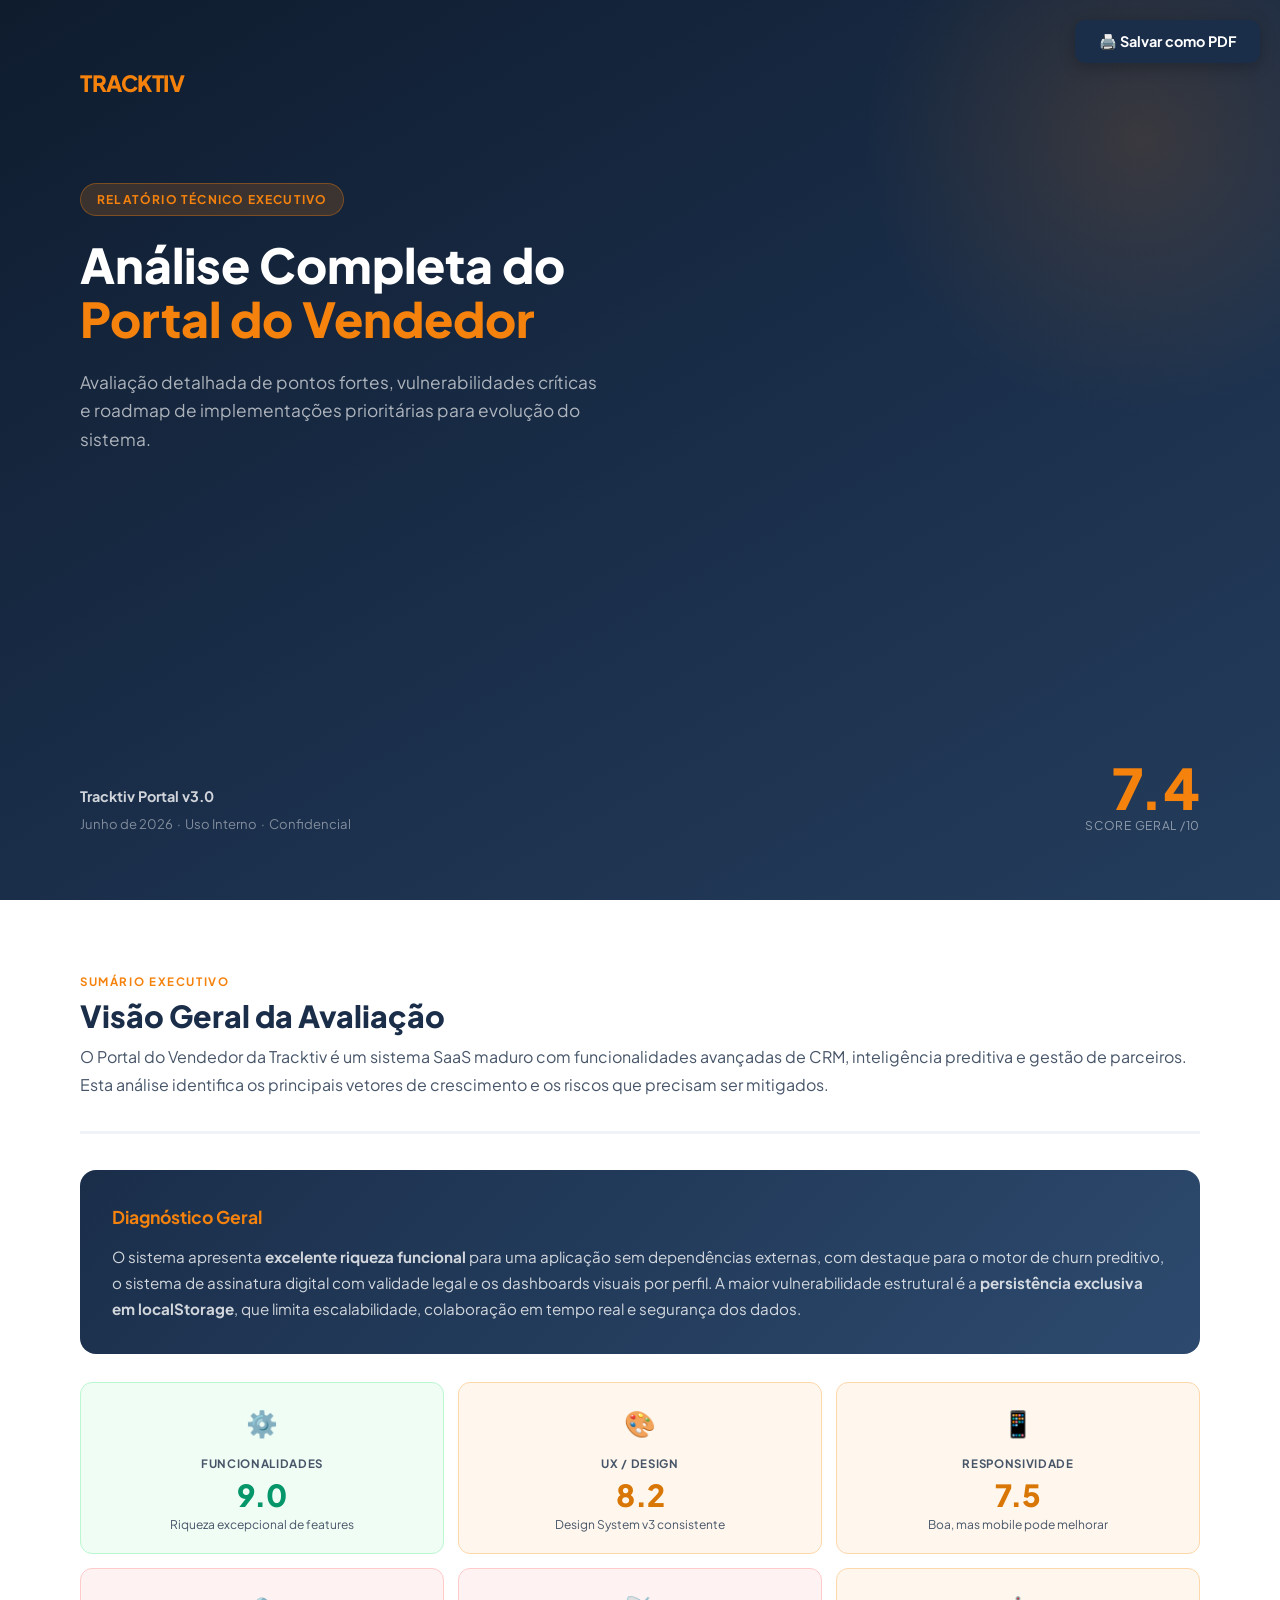
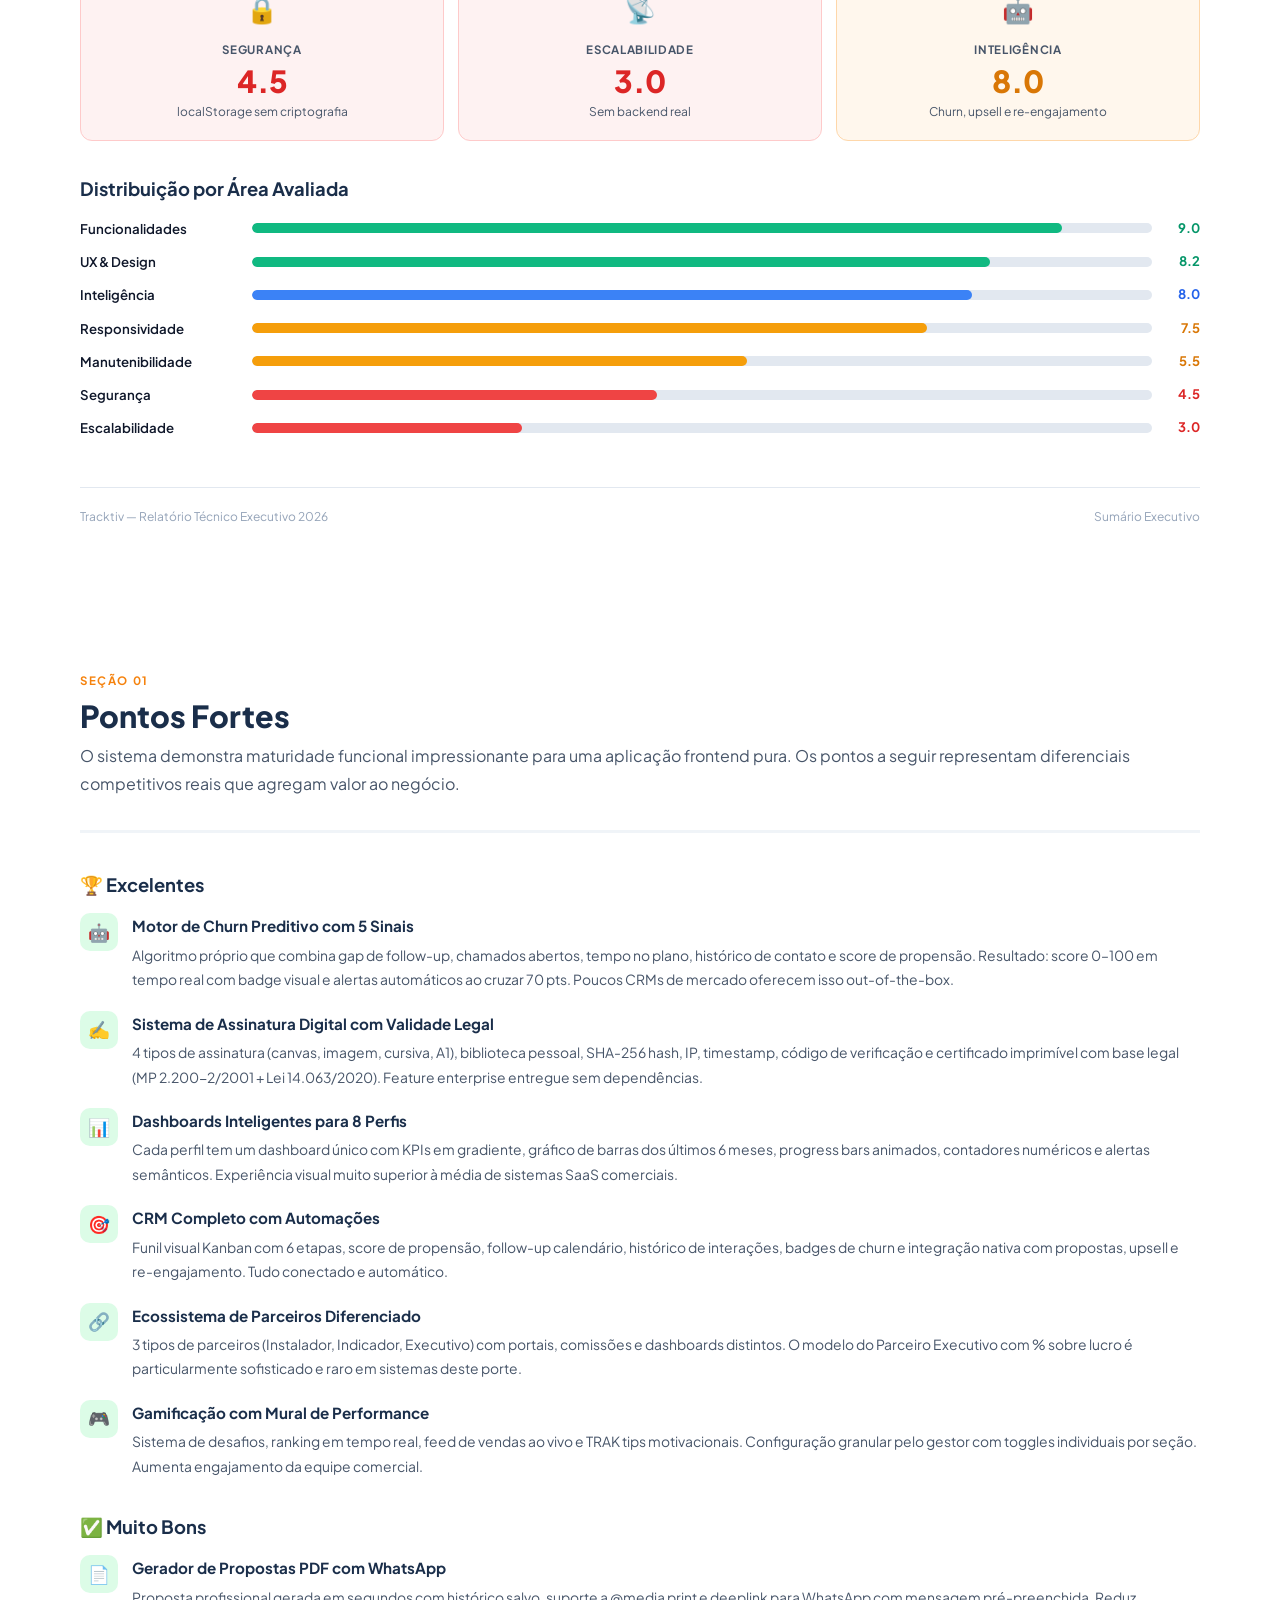
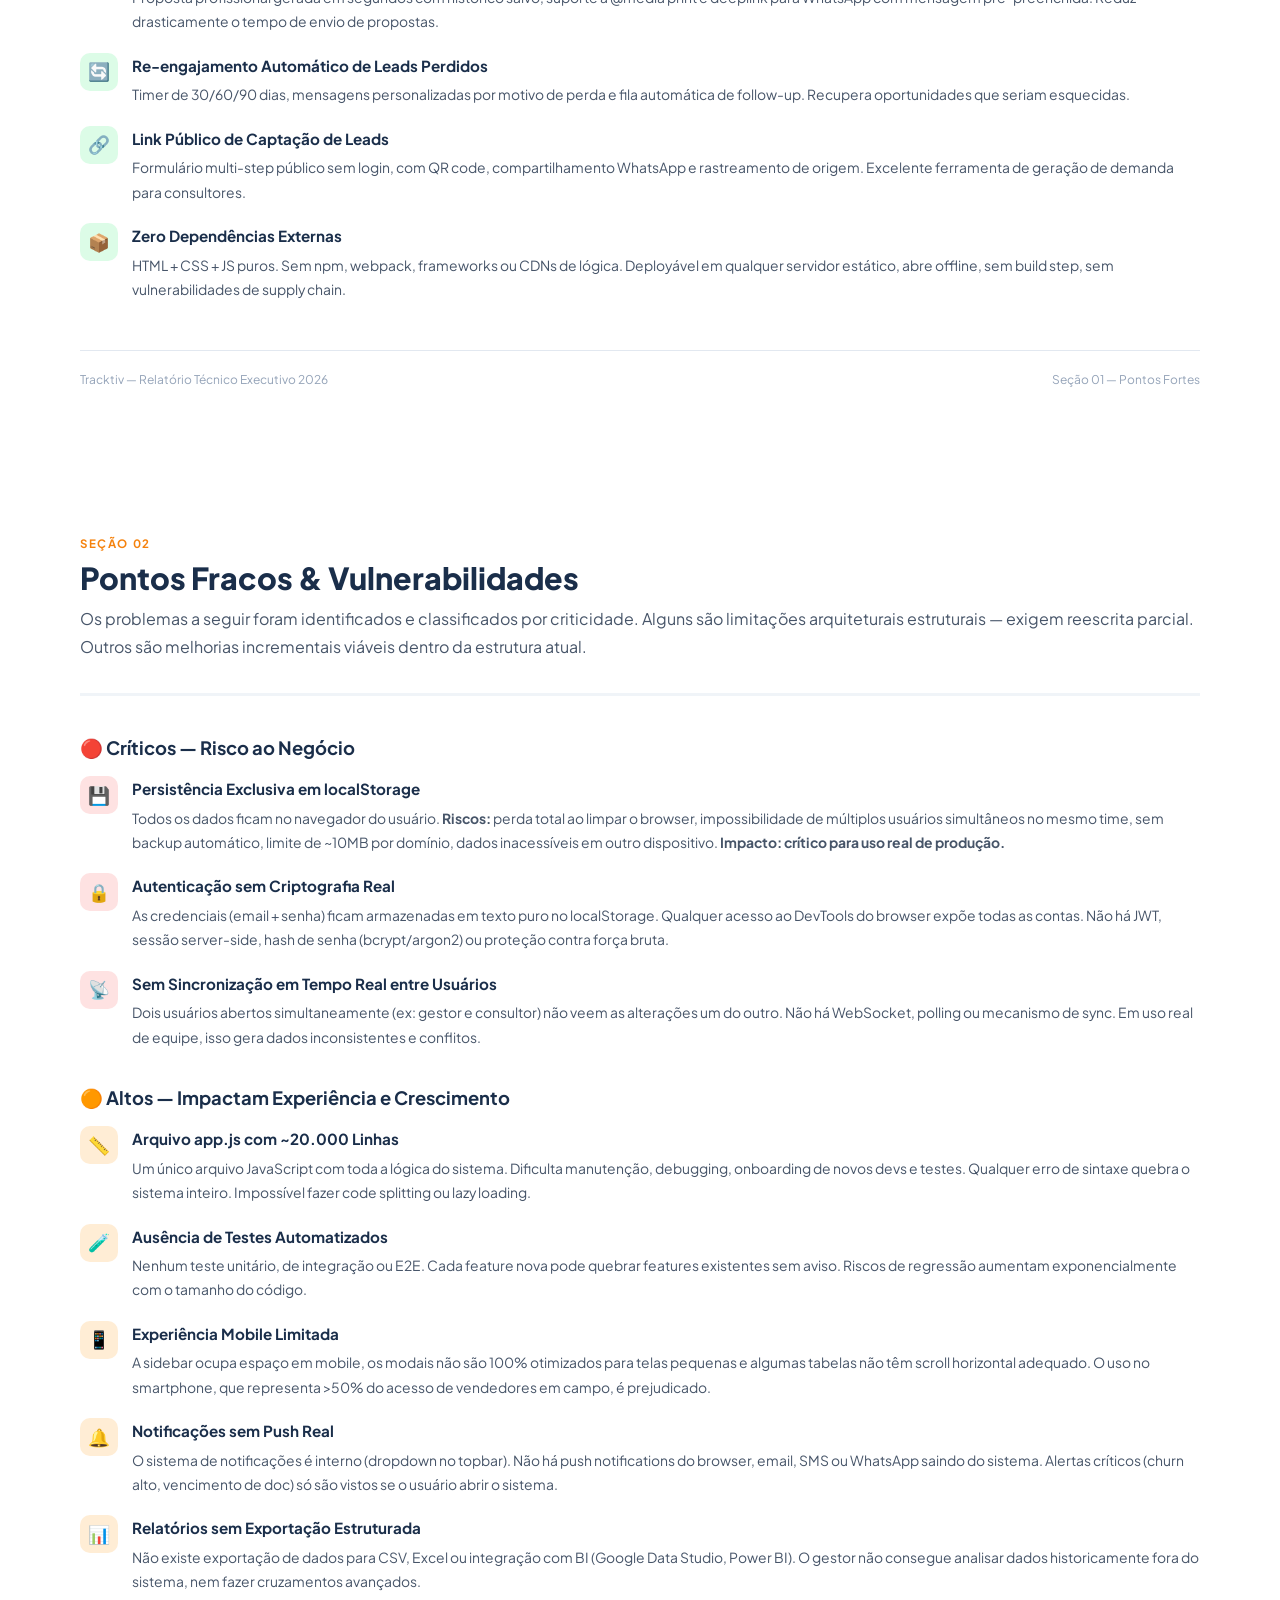
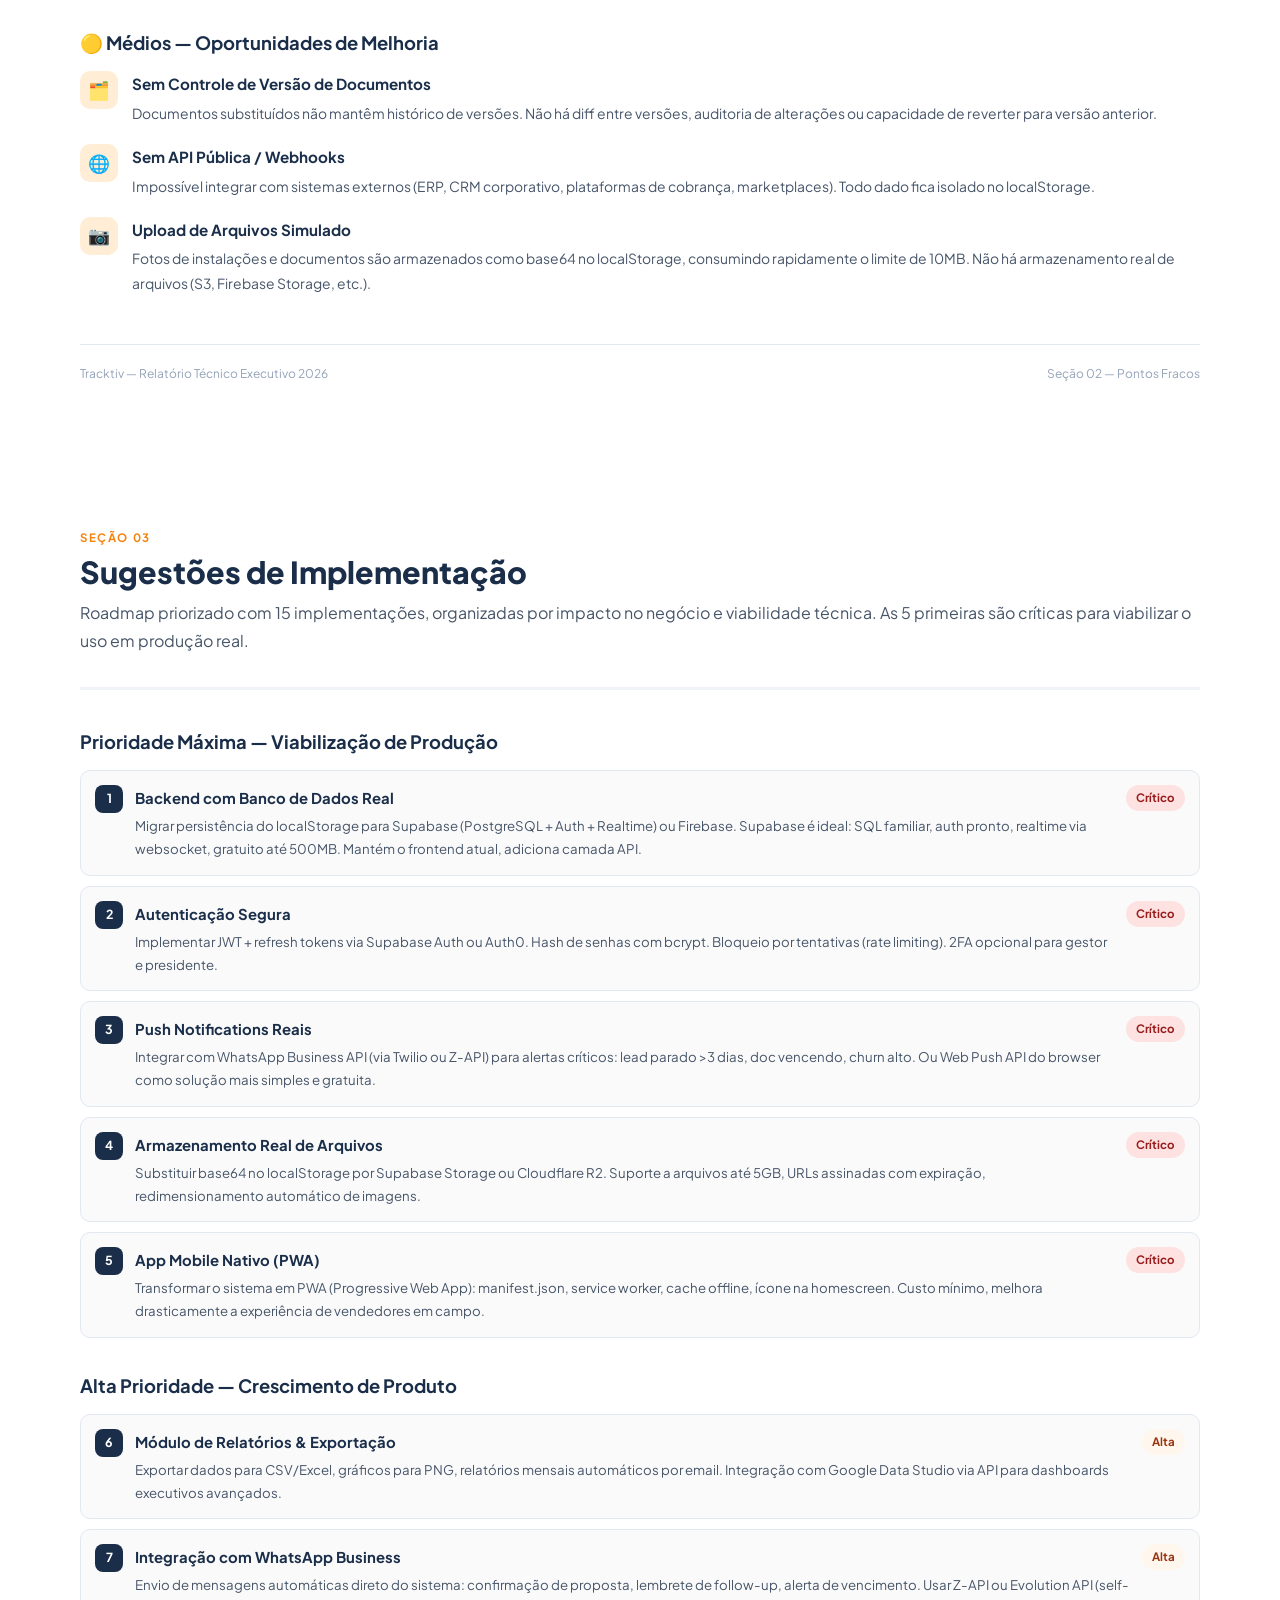
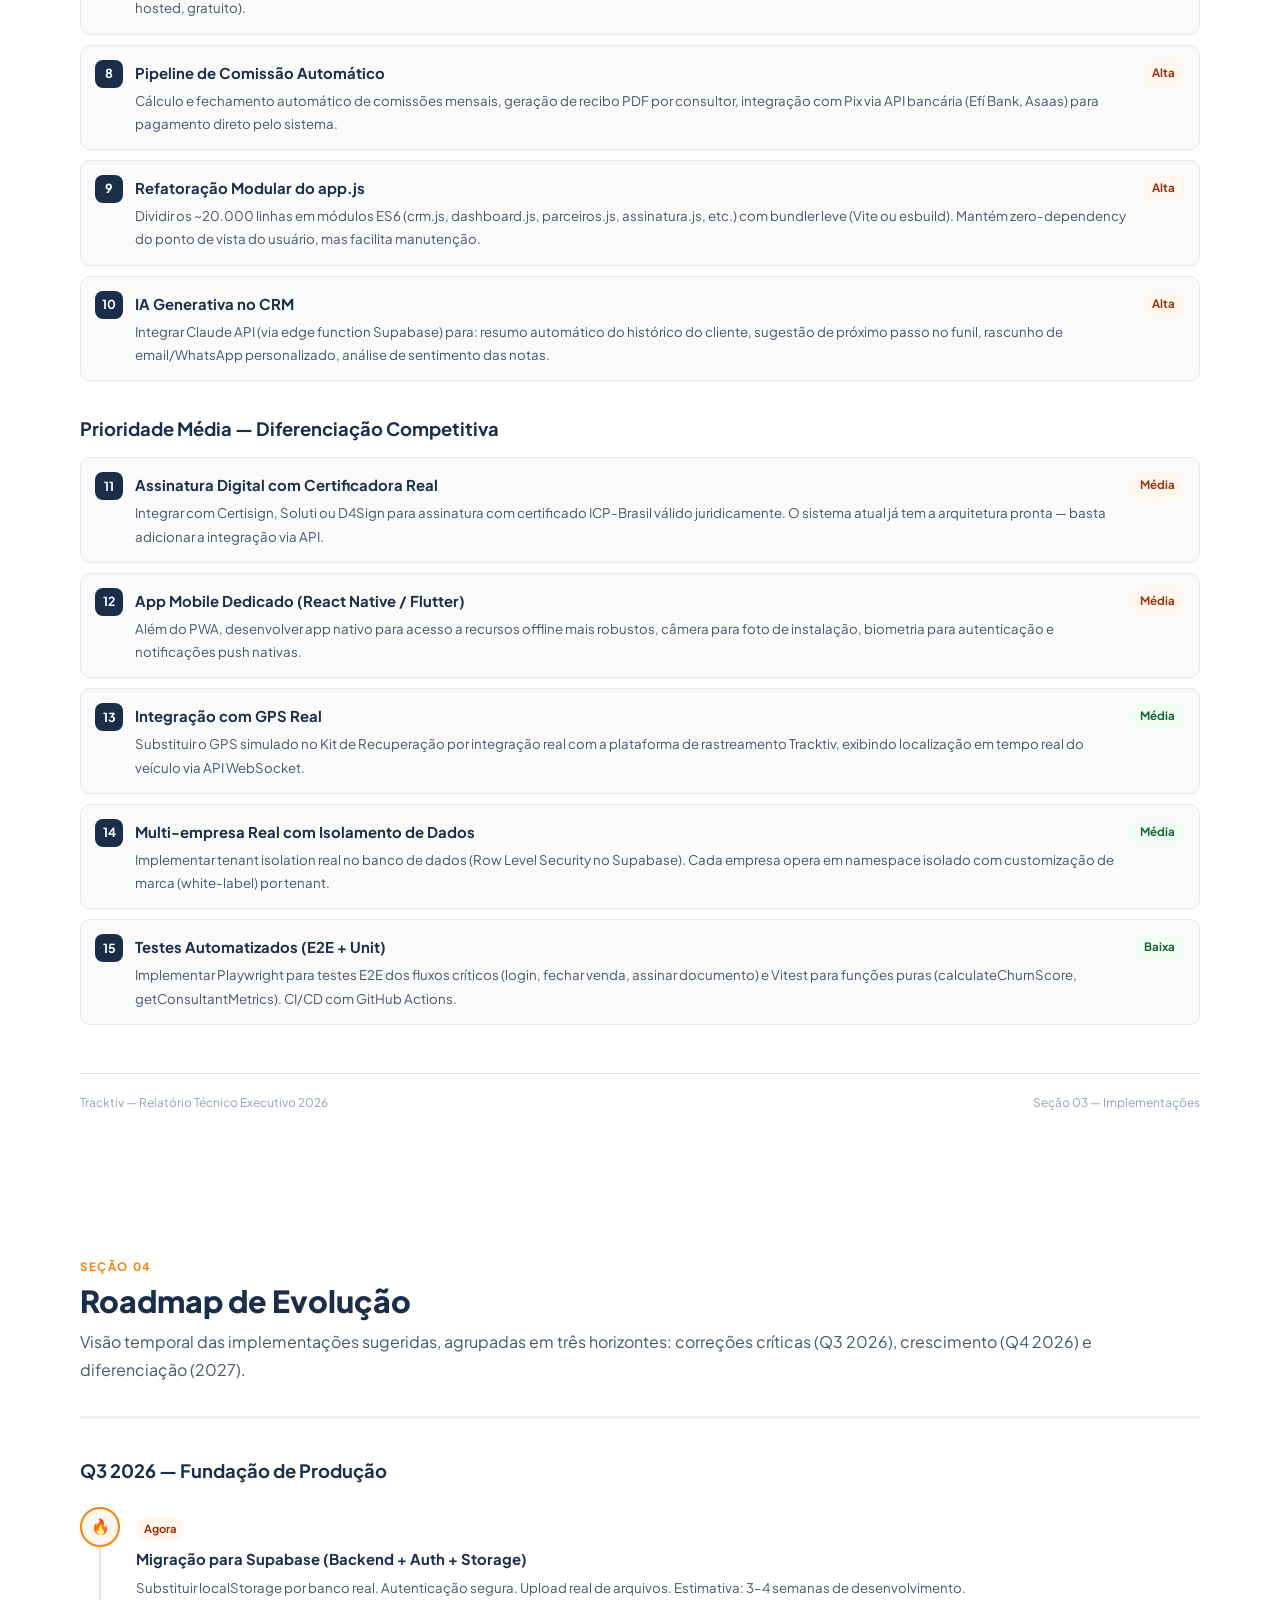
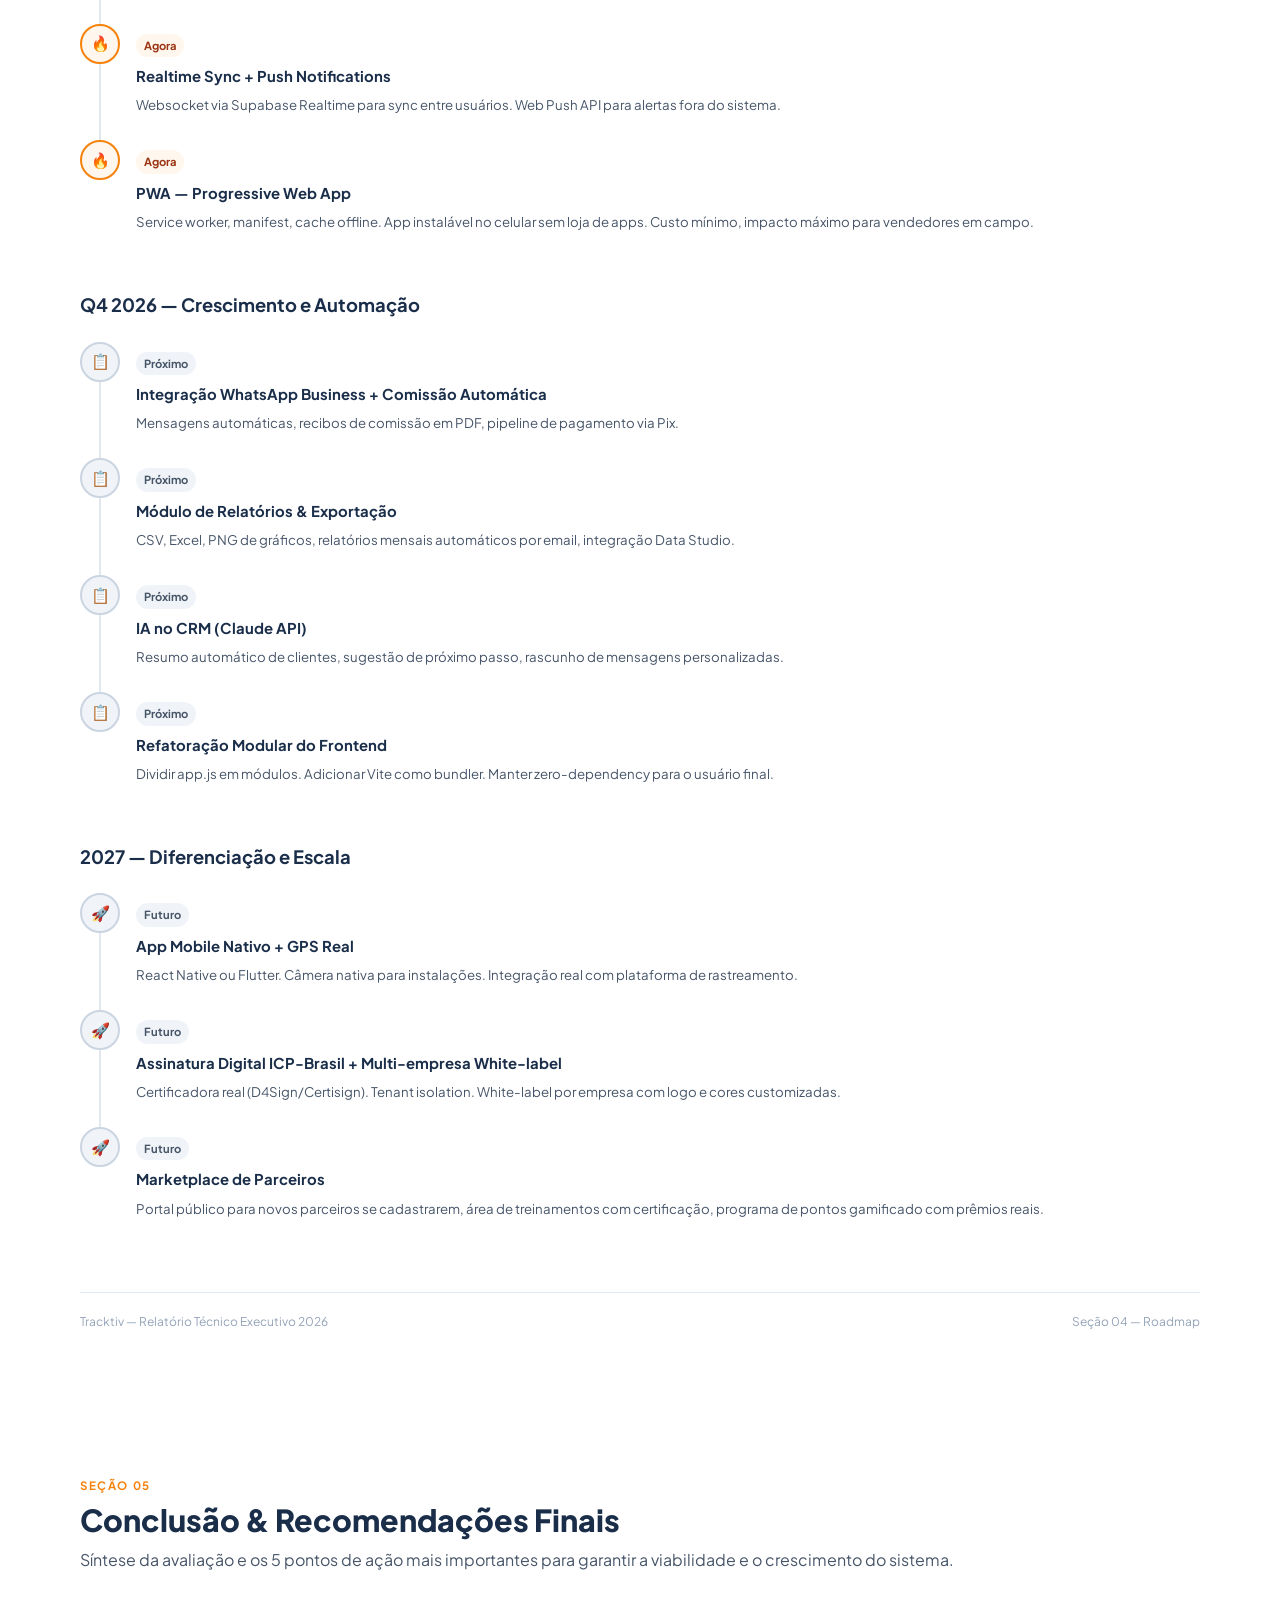
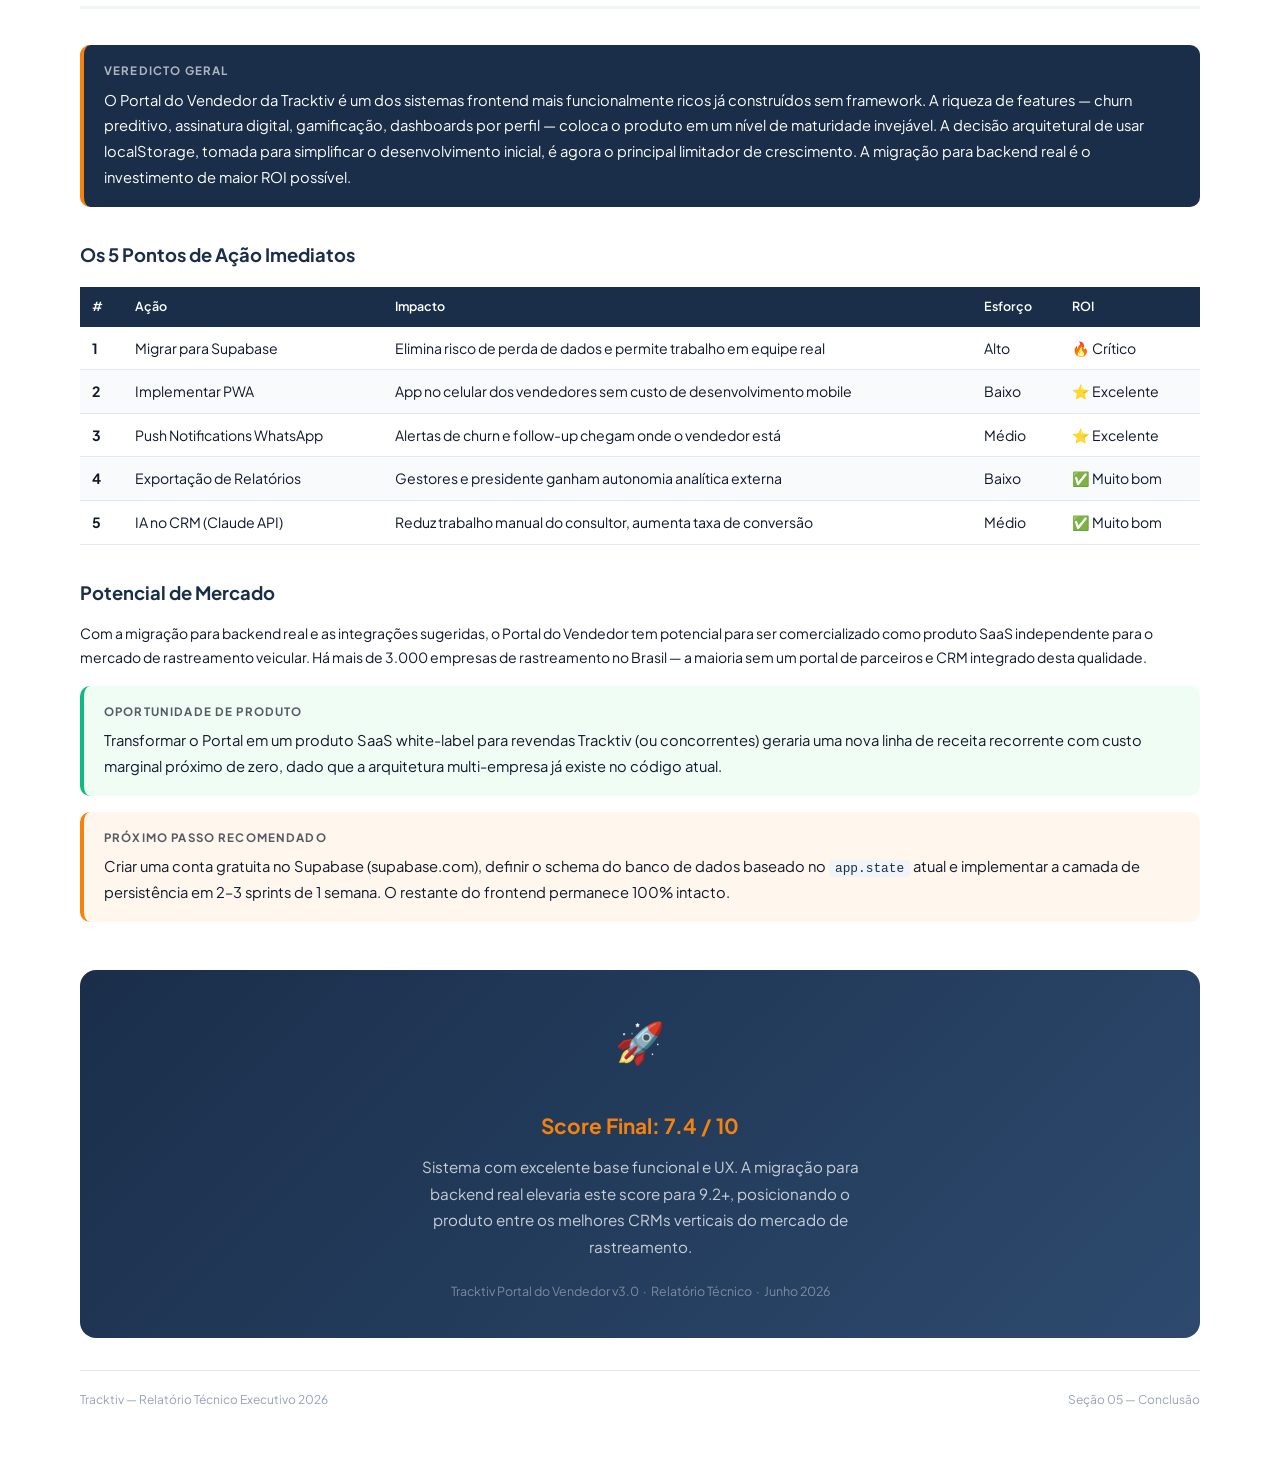
==== relatorio-sistema.html @ e9f8a372 "primeiro commit — Tracktiv Portal do Vendedor" ====
<!DOCTYPE html>
<html lang="pt-BR">
<head>
<meta charset="UTF-8">
<meta name="viewport" content="width=device-width, initial-scale=1.0">
<title>Relatório Técnico — Tracktiv Portal do Vendedor</title>
<link href="https://fonts.googleapis.com/css2?family=Plus+Jakarta+Sans:wght@300;400;500;600;700;800&display=swap" rel="stylesheet">
<style>
* { box-sizing: border-box; margin: 0; padding: 0; }
body { font-family: 'Plus Jakarta Sans', sans-serif; color: #0f172a; background: #fff; font-size: 14px; line-height: 1.75; }

/* ── PRINT BUTTON (screen only) ── */
.print-btn {
  position: fixed; top: 20px; right: 20px; z-index: 999;
  background: #1a2e4a; color: #fff; border: none; padding: 12px 24px;
  border-radius: 10px; font-family: inherit; font-size: .9rem; font-weight: 700;
  cursor: pointer; box-shadow: 0 4px 16px rgba(0,0,0,.25);
}
.print-btn:hover { background: #f5820d; }

/* ── COVER ── */
.cover {
  min-height: 100vh;
  background: linear-gradient(150deg, #0f1c2e 0%, #1a2e4a 55%, #243d5c 100%);
  display: flex; flex-direction: column; justify-content: space-between;
  padding: 64px 80px; color: #fff; page-break-after: always;
  position: relative; overflow: hidden;
}
.cover::before {
  content: ''; position: absolute; top: -160px; right: -160px;
  width: 600px; height: 600px; border-radius: 50%;
  background: radial-gradient(circle, rgba(245,130,13,.15), transparent 65%);
}
.cover-top { position: relative; }
.cover-logo { font-size: 1.4rem; font-weight: 800; color: #f5820d; letter-spacing: -.02em; margin-bottom: 80px; }
.cover-tag { display: inline-block; background: rgba(245,130,13,.18); color: #f5820d; border: 1px solid rgba(245,130,13,.35); padding: 5px 16px; border-radius: 40px; font-size: .75rem; font-weight: 700; letter-spacing: .1em; text-transform: uppercase; margin-bottom: 22px; }
.cover h1 { font-size: 3rem; font-weight: 800; line-height: 1.12; margin-bottom: 22px; }
.cover h1 em { color: #f5820d; font-style: normal; }
.cover-sub { font-size: 1.08rem; color: rgba(255,255,255,.65); max-width: 520px; line-height: 1.65; }
.cover-bottom { position: relative; display: flex; justify-content: space-between; align-items: flex-end; flex-wrap: wrap; gap: 20px; }
.cover-meta { font-size: .82rem; color: rgba(255,255,255,.45); }
.cover-meta strong { color: rgba(255,255,255,.8); display: block; font-size: .9rem; margin-bottom: 4px; }
.cover-score { text-align: right; }
.cover-score .score-val { font-size: 3.5rem; font-weight: 800; color: #f5820d; line-height: 1; }
.cover-score .score-lbl { font-size: .75rem; color: rgba(255,255,255,.5); letter-spacing: .06em; text-transform: uppercase; }

/* ── PAGE LAYOUT ── */
.page { padding: 72px 80px; page-break-after: always; }
.page:last-child { page-break-after: avoid; }

/* ── SECTION HEADER ── */
.sec-head { margin-bottom: 36px; padding-bottom: 20px; border-bottom: 3px solid #f0f4f8; }
.sec-head .ch-num { font-size: .72rem; font-weight: 700; color: #f5820d; letter-spacing: .14em; text-transform: uppercase; margin-bottom: 6px; }
.sec-head h2 { font-size: 1.9rem; font-weight: 800; color: #1a2e4a; line-height: 1.2; }
.sec-head .lead { font-size: 1rem; color: #475569; margin-top: 8px; }

/* ── TYPOGRAPHY ── */
h3 { font-size: 1.15rem; font-weight: 700; color: #1a2e4a; margin: 32px 0 12px; }
h4 { font-size: .97rem; font-weight: 700; color: #1a2e4a; margin: 20px 0 8px; }
p  { margin-bottom: 12px; }
ul, ol { margin: 8px 0 14px 18px; }
li { margin-bottom: 5px; }
code { background: #f0f4f8; padding: 1px 6px; border-radius: 4px; font-size: .87em; font-family: monospace; color: #1a2e4a; }

/* ── BOXES ── */
.box { padding: 16px 20px; border-radius: 10px; margin: 16px 0; font-size: .92rem; }
.box-blue   { background: #eff6ff; border-left: 4px solid #3b82f6; }
.box-green  { background: #f0fdf4; border-left: 4px solid #10b981; }
.box-orange { background: #fff7ed; border-left: 4px solid #f5820d; }
.box-red    { background: #fef2f2; border-left: 4px solid #ef4444; }
.box-purple { background: #faf5ff; border-left: 4px solid #8b5cf6; }
.box-dark   { background: #1a2e4a; color: #fff; border-left: 4px solid #f5820d; }
.box strong { display: block; font-size: .72rem; font-weight: 700; letter-spacing: .1em; text-transform: uppercase; margin-bottom: 6px; opacity: .7; }
.box-dark strong { opacity: .65; }

/* ── SCORE GRID ── */
.score-grid { display: grid; grid-template-columns: repeat(3, 1fr); gap: 14px; margin: 20px 0; }
.score-card { border-radius: 12px; padding: 18px; text-align: center; border: 1.5px solid #e2e8f0; }
.score-card .sc-icon  { font-size: 1.6rem; margin-bottom: 8px; }
.score-card .sc-area  { font-size: .72rem; font-weight: 700; color: #475569; letter-spacing: .06em; text-transform: uppercase; margin-bottom: 6px; }
.score-card .sc-val   { font-size: 1.9rem; font-weight: 800; line-height: 1; margin-bottom: 4px; }
.score-card .sc-note  { font-size: .75rem; color: #475569; }
.score-card.good  { background: #f0fdf4; border-color: #bbf7d0; }
.score-card.good  .sc-val { color: #059669; }
.score-card.ok    { background: #fff7ed; border-color: #fed7aa; }
.score-card.ok    .sc-val { color: #d97706; }
.score-card.warn  { background: #fef2f2; border-color: #fecaca; }
.score-card.warn  .sc-val { color: #dc2626; }

/* ── STRENGTH / WEAKNESS ITEM ── */
.sw-item { display: flex; gap: 14px; margin-bottom: 18px; align-items: flex-start; }
.sw-icon { width: 38px; height: 38px; border-radius: 10px; display: flex; align-items: center; justify-content: center; font-size: 1.1rem; flex-shrink: 0; }
.sw-icon.green  { background: #dcfce7; }
.sw-icon.red    { background: #fee2e2; }
.sw-icon.orange { background: #ffedd5; }
.sw-body h4 { margin: 0 0 4px; font-size: .95rem; }
.sw-body p  { margin: 0; font-size: .87rem; color: #475569; }

/* ── PRIORITY ITEM ── */
.pri-item { display: grid; grid-template-columns: 28px 1fr auto; gap: 12px; align-items: start; padding: 14px; border-radius: 10px; margin-bottom: 10px; border: 1.5px solid #e2e8f0; background: #fafafa; }
.pri-num  { width: 28px; height: 28px; border-radius: 8px; background: #1a2e4a; color: #fff; display: flex; align-items: center; justify-content: center; font-size: .78rem; font-weight: 700; }
.pri-body h4 { margin: 0 0 3px; font-size: .93rem; }
.pri-body p  { margin: 0; font-size: .83rem; color: #475569; }
.pri-badge { padding: 3px 10px; border-radius: 20px; font-size: .72rem; font-weight: 700; white-space: nowrap; }
.pb-high   { background: #fee2e2; color: #991b1b; }
.pb-med    { background: #fff7ed; color: #9a3412; }
.pb-low    { background: #f0fdf4; color: #166534; }

/* ── TABLE ── */
.tbl { width: 100%; border-collapse: collapse; margin: 16px 0; font-size: .88rem; }
.tbl th { background: #1a2e4a; color: #fff; padding: 9px 12px; text-align: left; font-size: .78rem; font-weight: 600; }
.tbl td { padding: 9px 12px; border-bottom: 1px solid #e2e8f0; vertical-align: top; }
.tbl tr:nth-child(even) td { background: #f8fafc; }

/* ── RADAR / BAR ── */
.bar-row { display: flex; align-items: center; gap: 12px; margin-bottom: 10px; }
.bar-lbl { width: 160px; font-size: .83rem; font-weight: 600; flex-shrink: 0; }
.bar-track { flex: 1; height: 10px; background: #e2e8f0; border-radius: 6px; overflow: hidden; }
.bar-fill  { height: 100%; border-radius: 6px; }
.bar-val   { width: 36px; text-align: right; font-size: .82rem; font-weight: 700; }

/* ── ROADMAP ── */
.roadmap { position: relative; margin: 20px 0; }
.rm-item { display: flex; gap: 16px; margin-bottom: 0; position: relative; }
.rm-item::before { content: ''; position: absolute; left: 19px; top: 38px; bottom: -10px; width: 2px; background: #e2e8f0; }
.rm-item:last-child::before { display: none; }
.rm-dot  { width: 40px; height: 40px; border-radius: 50%; display: flex; align-items: center; justify-content: center; font-size: .95rem; flex-shrink: 0; z-index: 1; }
.rm-done   { background: #dcfce7; border: 2px solid #10b981; }
.rm-now    { background: #fff7ed; border: 2px solid #f5820d; }
.rm-future { background: #f0f4f8; border: 2px solid #cbd5e1; }
.rm-body  { padding: 8px 0 24px; }
.rm-body h4 { margin: 0 0 4px; font-size: .93rem; }
.rm-body p  { margin: 0; font-size: .83rem; color: #475569; }
.rm-tag { display: inline-block; padding: 2px 8px; border-radius: 12px; font-size: .7rem; font-weight: 700; margin-bottom: 6px; }
.rt-done   { background: #dcfce7; color: #166534; }
.rt-now    { background: #fff7ed; color: #9a3412; }
.rt-future { background: #f0f4f8; color: #475569; }

/* ── SUMMARY CARD ── */
.summary-hero { background: linear-gradient(135deg, #1a2e4a 0%, #2d4a6e 100%); color: #fff; border-radius: 16px; padding: 32px; margin-bottom: 28px; }
.summary-hero h3 { color: #f5820d; margin: 0 0 12px; font-size: 1.1rem; }
.summary-hero p  { color: rgba(255,255,255,.8); font-size: .95rem; margin: 0; line-height: 1.7; }
.summary-kpis { display: grid; grid-template-columns: repeat(4, 1fr); gap: 14px; }
.sk { text-align: center; padding: 16px; background: var(--bg, #f0f4f8); border-radius: 10px; }
.sk .sk-v { font-size: 1.7rem; font-weight: 800; color: #f5820d; line-height: 1; margin-bottom: 4px; }
.sk .sk-l { font-size: .72rem; color: rgba(255,255,255,.55); font-weight: 600; text-transform: uppercase; letter-spacing: .06em; }

/* ── FOOTER ── */
.pg-footer { margin-top: 48px; padding-top: 18px; border-top: 1px solid #e2e8f0; display: flex; justify-content: space-between; font-size: .75rem; color: #94a3b8; }

/* ── PRINT ── */
@media print {
  .print-btn { display: none; }
  .page { padding: 52px 60px; }
  .cover { padding: 52px 60px; }
  body { font-size: 12.5px; }
  .cover h1 { font-size: 2.4rem; }
  .sec-head h2 { font-size: 1.6rem; }
}
</style>
</head>
<body>

<button class="print-btn" onclick="window.print()">🖨️ Salvar como PDF</button>

<!-- ═══════════ CAPA ═══════════ -->
<div class="cover">
  <div class="cover-top">
    <div class="cover-logo">TRACKTIV</div>
    <div class="cover-tag">Relatório Técnico Executivo</div>
    <h1>Análise Completa do<br><em>Portal do Vendedor</em></h1>
    <p class="cover-sub">Avaliação detalhada de pontos fortes, vulnerabilidades críticas e roadmap de implementações prioritárias para evolução do sistema.</p>
  </div>
  <div class="cover-bottom">
    <div class="cover-meta">
      <strong>Tracktiv Portal v3.0</strong>
      Junho de 2026 &nbsp;·&nbsp; Uso Interno &nbsp;·&nbsp; Confidencial
    </div>
    <div class="cover-score">
      <div class="score-val">7.4</div>
      <div class="score-lbl">Score Geral /10</div>
    </div>
  </div>
</div>

<!-- ═══════════ SUMÁRIO EXECUTIVO ═══════════ -->
<div class="page">
  <div class="sec-head">
    <div class="ch-num">Sumário Executivo</div>
    <h2>Visão Geral da Avaliação</h2>
    <p class="lead">O Portal do Vendedor da Tracktiv é um sistema SaaS maduro com funcionalidades avançadas de CRM, inteligência preditiva e gestão de parceiros. Esta análise identifica os principais vetores de crescimento e os riscos que precisam ser mitigados.</p>
  </div>

  <div class="summary-hero">
    <h3>Diagnóstico Geral</h3>
    <p>O sistema apresenta <strong>excelente riqueza funcional</strong> para uma aplicação sem dependências externas, com destaque para o motor de churn preditivo, o sistema de assinatura digital com validade legal e os dashboards visuais por perfil. A maior vulnerabilidade estrutural é a <strong>persistência exclusiva em localStorage</strong>, que limita escalabilidade, colaboração em tempo real e segurança dos dados.</p>
  </div>

  <div class="score-grid">
    <div class="score-card good">
      <div class="sc-icon">⚙️</div>
      <div class="sc-area">Funcionalidades</div>
      <div class="sc-val">9.0</div>
      <div class="sc-note">Riqueza excepcional de features</div>
    </div>
    <div class="score-card ok">
      <div class="sc-icon">🎨</div>
      <div class="sc-area">UX / Design</div>
      <div class="sc-val">8.2</div>
      <div class="sc-note">Design System v3 consistente</div>
    </div>
    <div class="score-card ok">
      <div class="sc-icon">📱</div>
      <div class="sc-area">Responsividade</div>
      <div class="sc-val">7.5</div>
      <div class="sc-note">Boa, mas mobile pode melhorar</div>
    </div>
    <div class="score-card warn">
      <div class="sc-icon">🔒</div>
      <div class="sc-area">Segurança</div>
      <div class="sc-val">4.5</div>
      <div class="sc-note">localStorage sem criptografia</div>
    </div>
    <div class="score-card warn">
      <div class="sc-icon">📡</div>
      <div class="sc-area">Escalabilidade</div>
      <div class="sc-val">3.0</div>
      <div class="sc-note">Sem backend real</div>
    </div>
    <div class="score-card ok">
      <div class="sc-icon">🤖</div>
      <div class="sc-area">Inteligência</div>
      <div class="sc-val">8.0</div>
      <div class="sc-note">Churn, upsell e re-engajamento</div>
    </div>
  </div>

  <h3>Distribuição por Área Avaliada</h3>
  <div class="bar-row"><div class="bar-lbl">Funcionalidades</div><div class="bar-track"><div class="bar-fill" style="width:90%;background:#10b981;"></div></div><div class="bar-val" style="color:#059669;">9.0</div></div>
  <div class="bar-row"><div class="bar-lbl">UX & Design</div><div class="bar-track"><div class="bar-fill" style="width:82%;background:#10b981;"></div></div><div class="bar-val" style="color:#059669;">8.2</div></div>
  <div class="bar-row"><div class="bar-lbl">Inteligência</div><div class="bar-track"><div class="bar-fill" style="width:80%;background:#3b82f6;"></div></div><div class="bar-val" style="color:#2563eb;">8.0</div></div>
  <div class="bar-row"><div class="bar-lbl">Responsividade</div><div class="bar-track"><div class="bar-fill" style="width:75%;background:#f59e0b;"></div></div><div class="bar-val" style="color:#d97706;">7.5</div></div>
  <div class="bar-row"><div class="bar-lbl">Manutenibilidade</div><div class="bar-track"><div class="bar-fill" style="width:55%;background:#f59e0b;"></div></div><div class="bar-val" style="color:#d97706;">5.5</div></div>
  <div class="bar-row"><div class="bar-lbl">Segurança</div><div class="bar-track"><div class="bar-fill" style="width:45%;background:#ef4444;"></div></div><div class="bar-val" style="color:#dc2626;">4.5</div></div>
  <div class="bar-row"><div class="bar-lbl">Escalabilidade</div><div class="bar-track"><div class="bar-fill" style="width:30%;background:#ef4444;"></div></div><div class="bar-val" style="color:#dc2626;">3.0</div></div>

  <div class="pg-footer">
    <span>Tracktiv — Relatório Técnico Executivo 2026</span>
    <span>Sumário Executivo</span>
  </div>
</div>

<!-- ═══════════ PONTOS FORTES ═══════════ -->
<div class="page">
  <div class="sec-head">
    <div class="ch-num">Seção 01</div>
    <h2>Pontos Fortes</h2>
    <p class="lead">O sistema demonstra maturidade funcional impressionante para uma aplicação frontend pura. Os pontos a seguir representam diferenciais competitivos reais que agregam valor ao negócio.</p>
  </div>

  <h3>🏆 Excelentes</h3>

  <div class="sw-item">
    <div class="sw-icon green">🤖</div>
    <div class="sw-body">
      <h4>Motor de Churn Preditivo com 5 Sinais</h4>
      <p>Algoritmo próprio que combina gap de follow-up, chamados abertos, tempo no plano, histórico de contato e score de propensão. Resultado: score 0–100 em tempo real com badge visual e alertas automáticos ao cruzar 70 pts. Poucos CRMs de mercado oferecem isso out-of-the-box.</p>
    </div>
  </div>

  <div class="sw-item">
    <div class="sw-icon green">✍️</div>
    <div class="sw-body">
      <h4>Sistema de Assinatura Digital com Validade Legal</h4>
      <p>4 tipos de assinatura (canvas, imagem, cursiva, A1), biblioteca pessoal, SHA-256 hash, IP, timestamp, código de verificação e certificado imprimível com base legal (MP 2.200-2/2001 + Lei 14.063/2020). Feature enterprise entregue sem dependências.</p>
    </div>
  </div>

  <div class="sw-item">
    <div class="sw-icon green">📊</div>
    <div class="sw-body">
      <h4>Dashboards Inteligentes para 8 Perfis</h4>
      <p>Cada perfil tem um dashboard único com KPIs em gradiente, gráfico de barras dos últimos 6 meses, progress bars animados, contadores numéricos e alertas semânticos. Experiência visual muito superior à média de sistemas SaaS comerciais.</p>
    </div>
  </div>

  <div class="sw-item">
    <div class="sw-icon green">🎯</div>
    <div class="sw-body">
      <h4>CRM Completo com Automações</h4>
      <p>Funil visual Kanban com 6 etapas, score de propensão, follow-up calendário, histórico de interações, badges de churn e integração nativa com propostas, upsell e re-engajamento. Tudo conectado e automático.</p>
    </div>
  </div>

  <div class="sw-item">
    <div class="sw-icon green">🔗</div>
    <div class="sw-body">
      <h4>Ecossistema de Parceiros Diferenciado</h4>
      <p>3 tipos de parceiros (Instalador, Indicador, Executivo) com portais, comissões e dashboards distintos. O modelo do Parceiro Executivo com % sobre lucro é particularmente sofisticado e raro em sistemas deste porte.</p>
    </div>
  </div>

  <div class="sw-item">
    <div class="sw-icon green">🎮</div>
    <div class="sw-body">
      <h4>Gamificação com Mural de Performance</h4>
      <p>Sistema de desafios, ranking em tempo real, feed de vendas ao vivo e TRAK tips motivacionais. Configuração granular pelo gestor com toggles individuais por seção. Aumenta engajamento da equipe comercial.</p>
    </div>
  </div>

  <h3>✅ Muito Bons</h3>

  <div class="sw-item">
    <div class="sw-icon green">📄</div>
    <div class="sw-body">
      <h4>Gerador de Propostas PDF com WhatsApp</h4>
      <p>Proposta profissional gerada em segundos com histórico salvo, suporte a @media print e deeplink para WhatsApp com mensagem pré-preenchida. Reduz drasticamente o tempo de envio de propostas.</p>
    </div>
  </div>

  <div class="sw-item">
    <div class="sw-icon green">🔄</div>
    <div class="sw-body">
      <h4>Re-engajamento Automático de Leads Perdidos</h4>
      <p>Timer de 30/60/90 dias, mensagens personalizadas por motivo de perda e fila automática de follow-up. Recupera oportunidades que seriam esquecidas.</p>
    </div>
  </div>

  <div class="sw-item">
    <div class="sw-icon green">🔗</div>
    <div class="sw-body">
      <h4>Link Público de Captação de Leads</h4>
      <p>Formulário multi-step público sem login, com QR code, compartilhamento WhatsApp e rastreamento de origem. Excelente ferramenta de geração de demanda para consultores.</p>
    </div>
  </div>

  <div class="sw-item">
    <div class="sw-icon green">📦</div>
    <div class="sw-body">
      <h4>Zero Dependências Externas</h4>
      <p>HTML + CSS + JS puros. Sem npm, webpack, frameworks ou CDNs de lógica. Deployável em qualquer servidor estático, abre offline, sem build step, sem vulnerabilidades de supply chain.</p>
    </div>
  </div>

  <div class="pg-footer">
    <span>Tracktiv — Relatório Técnico Executivo 2026</span>
    <span>Seção 01 — Pontos Fortes</span>
  </div>
</div>

<!-- ═══════════ PONTOS FRACOS ═══════════ -->
<div class="page">
  <div class="sec-head">
    <div class="ch-num">Seção 02</div>
    <h2>Pontos Fracos & Vulnerabilidades</h2>
    <p class="lead">Os problemas a seguir foram identificados e classificados por criticidade. Alguns são limitações arquiteturais estruturais — exigem reescrita parcial. Outros são melhorias incrementais viáveis dentro da estrutura atual.</p>
  </div>

  <h3>🔴 Críticos — Risco ao Negócio</h3>

  <div class="sw-item">
    <div class="sw-icon red">💾</div>
    <div class="sw-body">
      <h4>Persistência Exclusiva em localStorage</h4>
      <p>Todos os dados ficam no navegador do usuário. <strong>Riscos:</strong> perda total ao limpar o browser, impossibilidade de múltiplos usuários simultâneos no mesmo time, sem backup automático, limite de ~10MB por domínio, dados inacessíveis em outro dispositivo. <strong>Impacto: crítico para uso real de produção.</strong></p>
    </div>
  </div>

  <div class="sw-item">
    <div class="sw-icon red">🔒</div>
    <div class="sw-body">
      <h4>Autenticação sem Criptografia Real</h4>
      <p>As credenciais (email + senha) ficam armazenadas em texto puro no localStorage. Qualquer acesso ao DevTools do browser expõe todas as contas. Não há JWT, sessão server-side, hash de senha (bcrypt/argon2) ou proteção contra força bruta.</p>
    </div>
  </div>

  <div class="sw-item">
    <div class="sw-icon red">📡</div>
    <div class="sw-body">
      <h4>Sem Sincronização em Tempo Real entre Usuários</h4>
      <p>Dois usuários abertos simultaneamente (ex: gestor e consultor) não veem as alterações um do outro. Não há WebSocket, polling ou mecanismo de sync. Em uso real de equipe, isso gera dados inconsistentes e conflitos.</p>
    </div>
  </div>

  <h3>🟠 Altos — Impactam Experiência e Crescimento</h3>

  <div class="sw-item">
    <div class="sw-icon orange">📏</div>
    <div class="sw-body">
      <h4>Arquivo app.js com ~20.000 Linhas</h4>
      <p>Um único arquivo JavaScript com toda a lógica do sistema. Dificulta manutenção, debugging, onboarding de novos devs e testes. Qualquer erro de sintaxe quebra o sistema inteiro. Impossível fazer code splitting ou lazy loading.</p>
    </div>
  </div>

  <div class="sw-item">
    <div class="sw-icon orange">🧪</div>
    <div class="sw-body">
      <h4>Ausência de Testes Automatizados</h4>
      <p>Nenhum teste unitário, de integração ou E2E. Cada feature nova pode quebrar features existentes sem aviso. Riscos de regressão aumentam exponencialmente com o tamanho do código.</p>
    </div>
  </div>

  <div class="sw-item">
    <div class="sw-icon orange">📱</div>
    <div class="sw-body">
      <h4>Experiência Mobile Limitada</h4>
      <p>A sidebar ocupa espaço em mobile, os modais não são 100% otimizados para telas pequenas e algumas tabelas não têm scroll horizontal adequado. O uso no smartphone, que representa >50% do acesso de vendedores em campo, é prejudicado.</p>
    </div>
  </div>

  <div class="sw-item">
    <div class="sw-icon orange">🔔</div>
    <div class="sw-body">
      <h4>Notificações sem Push Real</h4>
      <p>O sistema de notificações é interno (dropdown no topbar). Não há push notifications do browser, email, SMS ou WhatsApp saindo do sistema. Alertas críticos (churn alto, vencimento de doc) só são vistos se o usuário abrir o sistema.</p>
    </div>
  </div>

  <div class="sw-item">
    <div class="sw-icon orange">📊</div>
    <div class="sw-body">
      <h4>Relatórios sem Exportação Estruturada</h4>
      <p>Não existe exportação de dados para CSV, Excel ou integração com BI (Google Data Studio, Power BI). O gestor não consegue analisar dados historicamente fora do sistema, nem fazer cruzamentos avançados.</p>
    </div>
  </div>

  <h3>🟡 Médios — Oportunidades de Melhoria</h3>

  <div class="sw-item">
    <div class="sw-icon orange">🗂️</div>
    <div class="sw-body">
      <h4>Sem Controle de Versão de Documentos</h4>
      <p>Documentos substituídos não mantêm histórico de versões. Não há diff entre versões, auditoria de alterações ou capacidade de reverter para versão anterior.</p>
    </div>
  </div>

  <div class="sw-item">
    <div class="sw-icon orange">🌐</div>
    <div class="sw-body">
      <h4>Sem API Pública / Webhooks</h4>
      <p>Impossível integrar com sistemas externos (ERP, CRM corporativo, plataformas de cobrança, marketplaces). Todo dado fica isolado no localStorage.</p>
    </div>
  </div>

  <div class="sw-item">
    <div class="sw-icon orange">📷</div>
    <div class="sw-body">
      <h4>Upload de Arquivos Simulado</h4>
      <p>Fotos de instalações e documentos são armazenados como base64 no localStorage, consumindo rapidamente o limite de 10MB. Não há armazenamento real de arquivos (S3, Firebase Storage, etc.).</p>
    </div>
  </div>

  <div class="pg-footer">
    <span>Tracktiv — Relatório Técnico Executivo 2026</span>
    <span>Seção 02 — Pontos Fracos</span>
  </div>
</div>

<!-- ═══════════ SUGESTÕES ═══════════ -->
<div class="page">
  <div class="sec-head">
    <div class="ch-num">Seção 03</div>
    <h2>Sugestões de Implementação</h2>
    <p class="lead">Roadmap priorizado com 15 implementações, organizadas por impacto no negócio e viabilidade técnica. As 5 primeiras são críticas para viabilizar o uso em produção real.</p>
  </div>

  <h3>Prioridade Máxima — Viabilização de Produção</h3>

  <div class="pri-item">
    <div class="pri-num">1</div>
    <div class="pri-body">
      <h4>Backend com Banco de Dados Real</h4>
      <p>Migrar persistência do localStorage para Supabase (PostgreSQL + Auth + Realtime) ou Firebase. Supabase é ideal: SQL familiar, auth pronto, realtime via websocket, gratuito até 500MB. Mantém o frontend atual, adiciona camada API.</p>
    </div>
    <div class="pri-badge pb-high">Crítico</div>
  </div>

  <div class="pri-item">
    <div class="pri-num">2</div>
    <div class="pri-body">
      <h4>Autenticação Segura</h4>
      <p>Implementar JWT + refresh tokens via Supabase Auth ou Auth0. Hash de senhas com bcrypt. Bloqueio por tentativas (rate limiting). 2FA opcional para gestor e presidente.</p>
    </div>
    <div class="pri-badge pb-high">Crítico</div>
  </div>

  <div class="pri-item">
    <div class="pri-num">3</div>
    <div class="pri-body">
      <h4>Push Notifications Reais</h4>
      <p>Integrar com WhatsApp Business API (via Twilio ou Z-API) para alertas críticos: lead parado >3 dias, doc vencendo, churn alto. Ou Web Push API do browser como solução mais simples e gratuita.</p>
    </div>
    <div class="pri-badge pb-high">Crítico</div>
  </div>

  <div class="pri-item">
    <div class="pri-num">4</div>
    <div class="pri-body">
      <h4>Armazenamento Real de Arquivos</h4>
      <p>Substituir base64 no localStorage por Supabase Storage ou Cloudflare R2. Suporte a arquivos até 5GB, URLs assinadas com expiração, redimensionamento automático de imagens.</p>
    </div>
    <div class="pri-badge pb-high">Crítico</div>
  </div>

  <div class="pri-item">
    <div class="pri-num">5</div>
    <div class="pri-body">
      <h4>App Mobile Nativo (PWA)</h4>
      <p>Transformar o sistema em PWA (Progressive Web App): manifest.json, service worker, cache offline, ícone na homescreen. Custo mínimo, melhora drasticamente a experiência de vendedores em campo.</p>
    </div>
    <div class="pri-badge pb-high">Crítico</div>
  </div>

  <h3>Alta Prioridade — Crescimento de Produto</h3>

  <div class="pri-item">
    <div class="pri-num">6</div>
    <div class="pri-body">
      <h4>Módulo de Relatórios & Exportação</h4>
      <p>Exportar dados para CSV/Excel, gráficos para PNG, relatórios mensais automáticos por email. Integração com Google Data Studio via API para dashboards executivos avançados.</p>
    </div>
    <div class="pri-badge pb-med">Alta</div>
  </div>

  <div class="pri-item">
    <div class="pri-num">7</div>
    <div class="pri-body">
      <h4>Integração com WhatsApp Business</h4>
      <p>Envio de mensagens automáticas direto do sistema: confirmação de proposta, lembrete de follow-up, alerta de vencimento. Usar Z-API ou Evolution API (self-hosted, gratuito).</p>
    </div>
    <div class="pri-badge pb-med">Alta</div>
  </div>

  <div class="pri-item">
    <div class="pri-num">8</div>
    <div class="pri-body">
      <h4>Pipeline de Comissão Automático</h4>
      <p>Cálculo e fechamento automático de comissões mensais, geração de recibo PDF por consultor, integração com Pix via API bancária (Efí Bank, Asaas) para pagamento direto pelo sistema.</p>
    </div>
    <div class="pri-badge pb-med">Alta</div>
  </div>

  <div class="pri-item">
    <div class="pri-num">9</div>
    <div class="pri-body">
      <h4>Refatoração Modular do app.js</h4>
      <p>Dividir os ~20.000 linhas em módulos ES6 (crm.js, dashboard.js, parceiros.js, assinatura.js, etc.) com bundler leve (Vite ou esbuild). Mantém zero-dependency do ponto de vista do usuário, mas facilita manutenção.</p>
    </div>
    <div class="pri-badge pb-med">Alta</div>
  </div>

  <div class="pri-item">
    <div class="pri-num">10</div>
    <div class="pri-body">
      <h4>IA Generativa no CRM</h4>
      <p>Integrar Claude API (via edge function Supabase) para: resumo automático do histórico do cliente, sugestão de próximo passo no funil, rascunho de email/WhatsApp personalizado, análise de sentimento das notas.</p>
    </div>
    <div class="pri-badge pb-med">Alta</div>
  </div>

  <h3>Prioridade Média — Diferenciação Competitiva</h3>

  <div class="pri-item">
    <div class="pri-num">11</div>
    <div class="pri-body">
      <h4>Assinatura Digital com Certificadora Real</h4>
      <p>Integrar com Certisign, Soluti ou D4Sign para assinatura com certificado ICP-Brasil válido juridicamente. O sistema atual já tem a arquitetura pronta — basta adicionar a integração via API.</p>
    </div>
    <div class="pri-badge pb-med">Média</div>
  </div>

  <div class="pri-item">
    <div class="pri-num">12</div>
    <div class="pri-body">
      <h4>App Mobile Dedicado (React Native / Flutter)</h4>
      <p>Além do PWA, desenvolver app nativo para acesso a recursos offline mais robustos, câmera para foto de instalação, biometria para autenticação e notificações push nativas.</p>
    </div>
    <div class="pri-badge pb-med">Média</div>
  </div>

  <div class="pri-item">
    <div class="pri-num">13</div>
    <div class="pri-body">
      <h4>Integração com GPS Real</h4>
      <p>Substituir o GPS simulado no Kit de Recuperação por integração real com a plataforma de rastreamento Tracktiv, exibindo localização em tempo real do veículo via API WebSocket.</p>
    </div>
    <div class="pri-badge pb-low">Média</div>
  </div>

  <div class="pri-item">
    <div class="pri-num">14</div>
    <div class="pri-body">
      <h4>Multi-empresa Real com Isolamento de Dados</h4>
      <p>Implementar tenant isolation real no banco de dados (Row Level Security no Supabase). Cada empresa opera em namespace isolado com customização de marca (white-label) por tenant.</p>
    </div>
    <div class="pri-badge pb-low">Média</div>
  </div>

  <div class="pri-item">
    <div class="pri-num">15</div>
    <div class="pri-body">
      <h4>Testes Automatizados (E2E + Unit)</h4>
      <p>Implementar Playwright para testes E2E dos fluxos críticos (login, fechar venda, assinar documento) e Vitest para funções puras (calculateChurnScore, getConsultantMetrics). CI/CD com GitHub Actions.</p>
    </div>
    <div class="pri-badge pb-low">Baixa</div>
  </div>

  <div class="pg-footer">
    <span>Tracktiv — Relatório Técnico Executivo 2026</span>
    <span>Seção 03 — Implementações</span>
  </div>
</div>

<!-- ═══════════ ROADMAP ═══════════ -->
<div class="page">
  <div class="sec-head">
    <div class="ch-num">Seção 04</div>
    <h2>Roadmap de Evolução</h2>
    <p class="lead">Visão temporal das implementações sugeridas, agrupadas em três horizontes: correções críticas (Q3 2026), crescimento (Q4 2026) e diferenciação (2027).</p>
  </div>

  <h3>Q3 2026 — Fundação de Produção</h3>
  <div class="roadmap">
    <div class="rm-item">
      <div class="rm-dot rm-now">🔥</div>
      <div class="rm-body">
        <span class="rm-tag rt-now">Agora</span>
        <h4>Migração para Supabase (Backend + Auth + Storage)</h4>
        <p>Substituir localStorage por banco real. Autenticação segura. Upload real de arquivos. Estimativa: 3–4 semanas de desenvolvimento.</p>
      </div>
    </div>
    <div class="rm-item">
      <div class="rm-dot rm-now">🔥</div>
      <div class="rm-body">
        <span class="rm-tag rt-now">Agora</span>
        <h4>Realtime Sync + Push Notifications</h4>
        <p>Websocket via Supabase Realtime para sync entre usuários. Web Push API para alertas fora do sistema.</p>
      </div>
    </div>
    <div class="rm-item">
      <div class="rm-dot rm-now">🔥</div>
      <div class="rm-body">
        <span class="rm-tag rt-now">Agora</span>
        <h4>PWA — Progressive Web App</h4>
        <p>Service worker, manifest, cache offline. App instalável no celular sem loja de apps. Custo mínimo, impacto máximo para vendedores em campo.</p>
      </div>
    </div>
  </div>

  <h3>Q4 2026 — Crescimento e Automação</h3>
  <div class="roadmap">
    <div class="rm-item">
      <div class="rm-dot rm-future">📋</div>
      <div class="rm-body">
        <span class="rm-tag rt-future">Próximo</span>
        <h4>Integração WhatsApp Business + Comissão Automática</h4>
        <p>Mensagens automáticas, recibos de comissão em PDF, pipeline de pagamento via Pix.</p>
      </div>
    </div>
    <div class="rm-item">
      <div class="rm-dot rm-future">📋</div>
      <div class="rm-body">
        <span class="rm-tag rt-future">Próximo</span>
        <h4>Módulo de Relatórios & Exportação</h4>
        <p>CSV, Excel, PNG de gráficos, relatórios mensais automáticos por email, integração Data Studio.</p>
      </div>
    </div>
    <div class="rm-item">
      <div class="rm-dot rm-future">📋</div>
      <div class="rm-body">
        <span class="rm-tag rt-future">Próximo</span>
        <h4>IA no CRM (Claude API)</h4>
        <p>Resumo automático de clientes, sugestão de próximo passo, rascunho de mensagens personalizadas.</p>
      </div>
    </div>
    <div class="rm-item">
      <div class="rm-dot rm-future">📋</div>
      <div class="rm-body">
        <span class="rm-tag rt-future">Próximo</span>
        <h4>Refatoração Modular do Frontend</h4>
        <p>Dividir app.js em módulos. Adicionar Vite como bundler. Manter zero-dependency para o usuário final.</p>
      </div>
    </div>
  </div>

  <h3>2027 — Diferenciação e Escala</h3>
  <div class="roadmap">
    <div class="rm-item">
      <div class="rm-dot rm-future">🚀</div>
      <div class="rm-body">
        <span class="rm-tag rt-future">Futuro</span>
        <h4>App Mobile Nativo + GPS Real</h4>
        <p>React Native ou Flutter. Câmera nativa para instalações. Integração real com plataforma de rastreamento.</p>
      </div>
    </div>
    <div class="rm-item">
      <div class="rm-dot rm-future">🚀</div>
      <div class="rm-body">
        <span class="rm-tag rt-future">Futuro</span>
        <h4>Assinatura Digital ICP-Brasil + Multi-empresa White-label</h4>
        <p>Certificadora real (D4Sign/Certisign). Tenant isolation. White-label por empresa com logo e cores customizadas.</p>
      </div>
    </div>
    <div class="rm-item">
      <div class="rm-dot rm-future">🚀</div>
      <div class="rm-body">
        <span class="rm-tag rt-future">Futuro</span>
        <h4>Marketplace de Parceiros</h4>
        <p>Portal público para novos parceiros se cadastrarem, área de treinamentos com certificação, programa de pontos gamificado com prêmios reais.</p>
      </div>
    </div>
  </div>

  <div class="pg-footer">
    <span>Tracktiv — Relatório Técnico Executivo 2026</span>
    <span>Seção 04 — Roadmap</span>
  </div>
</div>

<!-- ═══════════ CONCLUSÃO ═══════════ -->
<div class="page">
  <div class="sec-head">
    <div class="ch-num">Seção 05</div>
    <h2>Conclusão & Recomendações Finais</h2>
    <p class="lead">Síntese da avaliação e os 5 pontos de ação mais importantes para garantir a viabilidade e o crescimento do sistema.</p>
  </div>

  <div class="box box-dark" style="margin-bottom:28px;">
    <strong>Veredicto Geral</strong>
    O Portal do Vendedor da Tracktiv é um dos sistemas frontend mais funcionalmente ricos já construídos sem framework. A riqueza de features — churn preditivo, assinatura digital, gamificação, dashboards por perfil — coloca o produto em um nível de maturidade invejável. A decisão arquitetural de usar localStorage, tomada para simplificar o desenvolvimento inicial, é agora o principal limitador de crescimento. A migração para backend real é o investimento de maior ROI possível.
  </div>

  <h3>Os 5 Pontos de Ação Imediatos</h3>

  <table class="tbl">
    <thead>
      <tr><th>#</th><th>Ação</th><th>Impacto</th><th>Esforço</th><th>ROI</th></tr>
    </thead>
    <tbody>
      <tr>
        <td><strong>1</strong></td>
        <td>Migrar para Supabase</td>
        <td>Elimina risco de perda de dados e permite trabalho em equipe real</td>
        <td>Alto</td>
        <td>🔥 Crítico</td>
      </tr>
      <tr>
        <td><strong>2</strong></td>
        <td>Implementar PWA</td>
        <td>App no celular dos vendedores sem custo de desenvolvimento mobile</td>
        <td>Baixo</td>
        <td>⭐ Excelente</td>
      </tr>
      <tr>
        <td><strong>3</strong></td>
        <td>Push Notifications WhatsApp</td>
        <td>Alertas de churn e follow-up chegam onde o vendedor está</td>
        <td>Médio</td>
        <td>⭐ Excelente</td>
      </tr>
      <tr>
        <td><strong>4</strong></td>
        <td>Exportação de Relatórios</td>
        <td>Gestores e presidente ganham autonomia analítica externa</td>
        <td>Baixo</td>
        <td>✅ Muito bom</td>
      </tr>
      <tr>
        <td><strong>5</strong></td>
        <td>IA no CRM (Claude API)</td>
        <td>Reduz trabalho manual do consultor, aumenta taxa de conversão</td>
        <td>Médio</td>
        <td>✅ Muito bom</td>
      </tr>
    </tbody>
  </table>

  <h3>Potencial de Mercado</h3>
  <p>Com a migração para backend real e as integrações sugeridas, o Portal do Vendedor tem potencial para ser comercializado como produto SaaS independente para o mercado de rastreamento veicular. Há mais de 3.000 empresas de rastreamento no Brasil — a maioria sem um portal de parceiros e CRM integrado desta qualidade.</p>

  <div class="box box-green">
    <strong>Oportunidade de Produto</strong>
    Transformar o Portal em um produto SaaS white-label para revendas Tracktiv (ou concorrentes) geraria uma nova linha de receita recorrente com custo marginal próximo de zero, dado que a arquitetura multi-empresa já existe no código atual.
  </div>

  <div class="box box-orange">
    <strong>Próximo Passo Recomendado</strong>
    Criar uma conta gratuita no Supabase (supabase.com), definir o schema do banco de dados baseado no <code>app.state</code> atual e implementar a camada de persistência em 2–3 sprints de 1 semana. O restante do frontend permanece 100% intacto.
  </div>

  <div style="text-align:center;margin-top:48px;padding:36px;background:linear-gradient(135deg,#1a2e4a,#2d4a6e);border-radius:16px;color:#fff;">
    <div style="font-size:2.5rem;margin-bottom:16px;">🚀</div>
    <h3 style="color:#f5820d;margin-bottom:10px;font-size:1.3rem;">Score Final: 7.4 / 10</h3>
    <p style="color:rgba(255,255,255,.75);max-width:480px;margin:0 auto;font-size:.95rem;">Sistema com excelente base funcional e UX. A migração para backend real elevaria este score para 9.2+, posicionando o produto entre os melhores CRMs verticais do mercado de rastreamento.</p>
    <div style="margin-top:20px;font-size:.78rem;color:rgba(255,255,255,.4);">Tracktiv Portal do Vendedor v3.0 &nbsp;·&nbsp; Relatório Técnico &nbsp;·&nbsp; Junho 2026</div>
  </div>

  <div class="pg-footer" style="margin-top:32px;">
    <span>Tracktiv — Relatório Técnico Executivo 2026</span>
    <span>Seção 05 — Conclusão</span>
  </div>
</div>

</body>
</html>
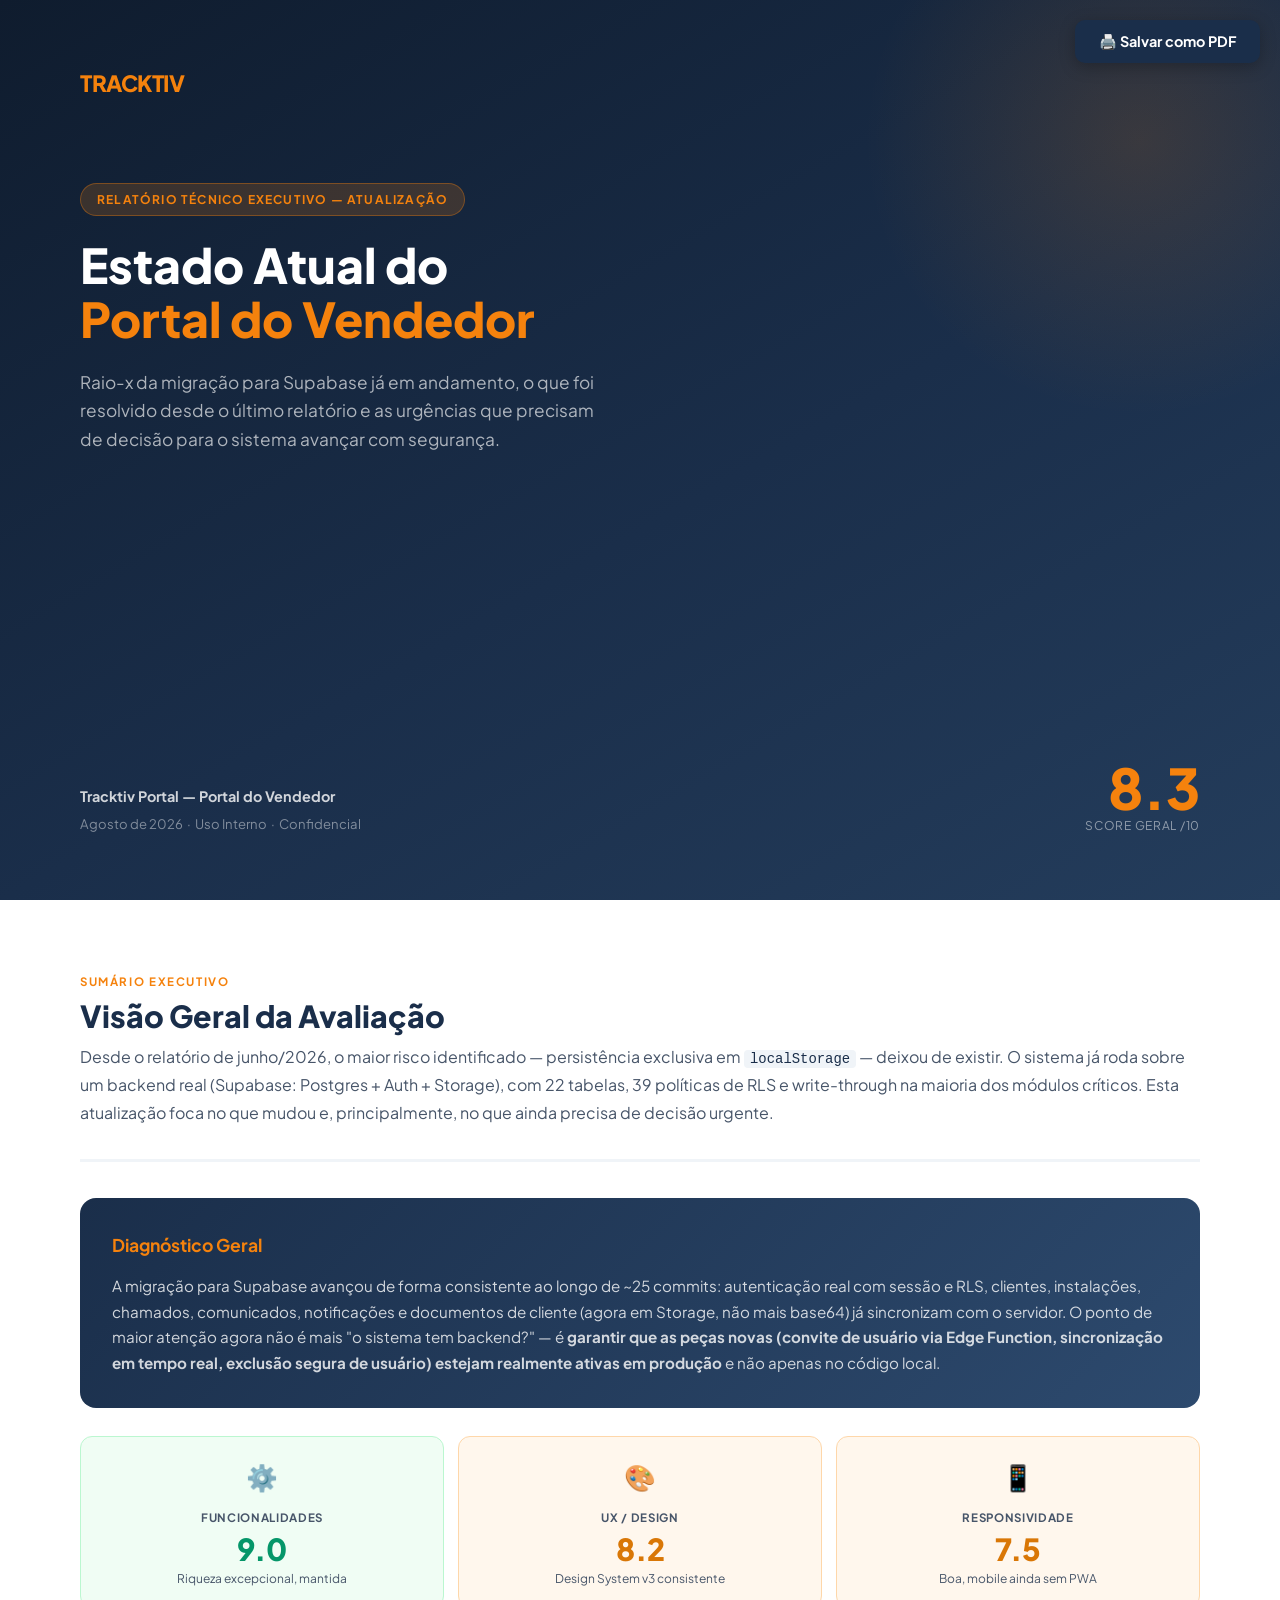
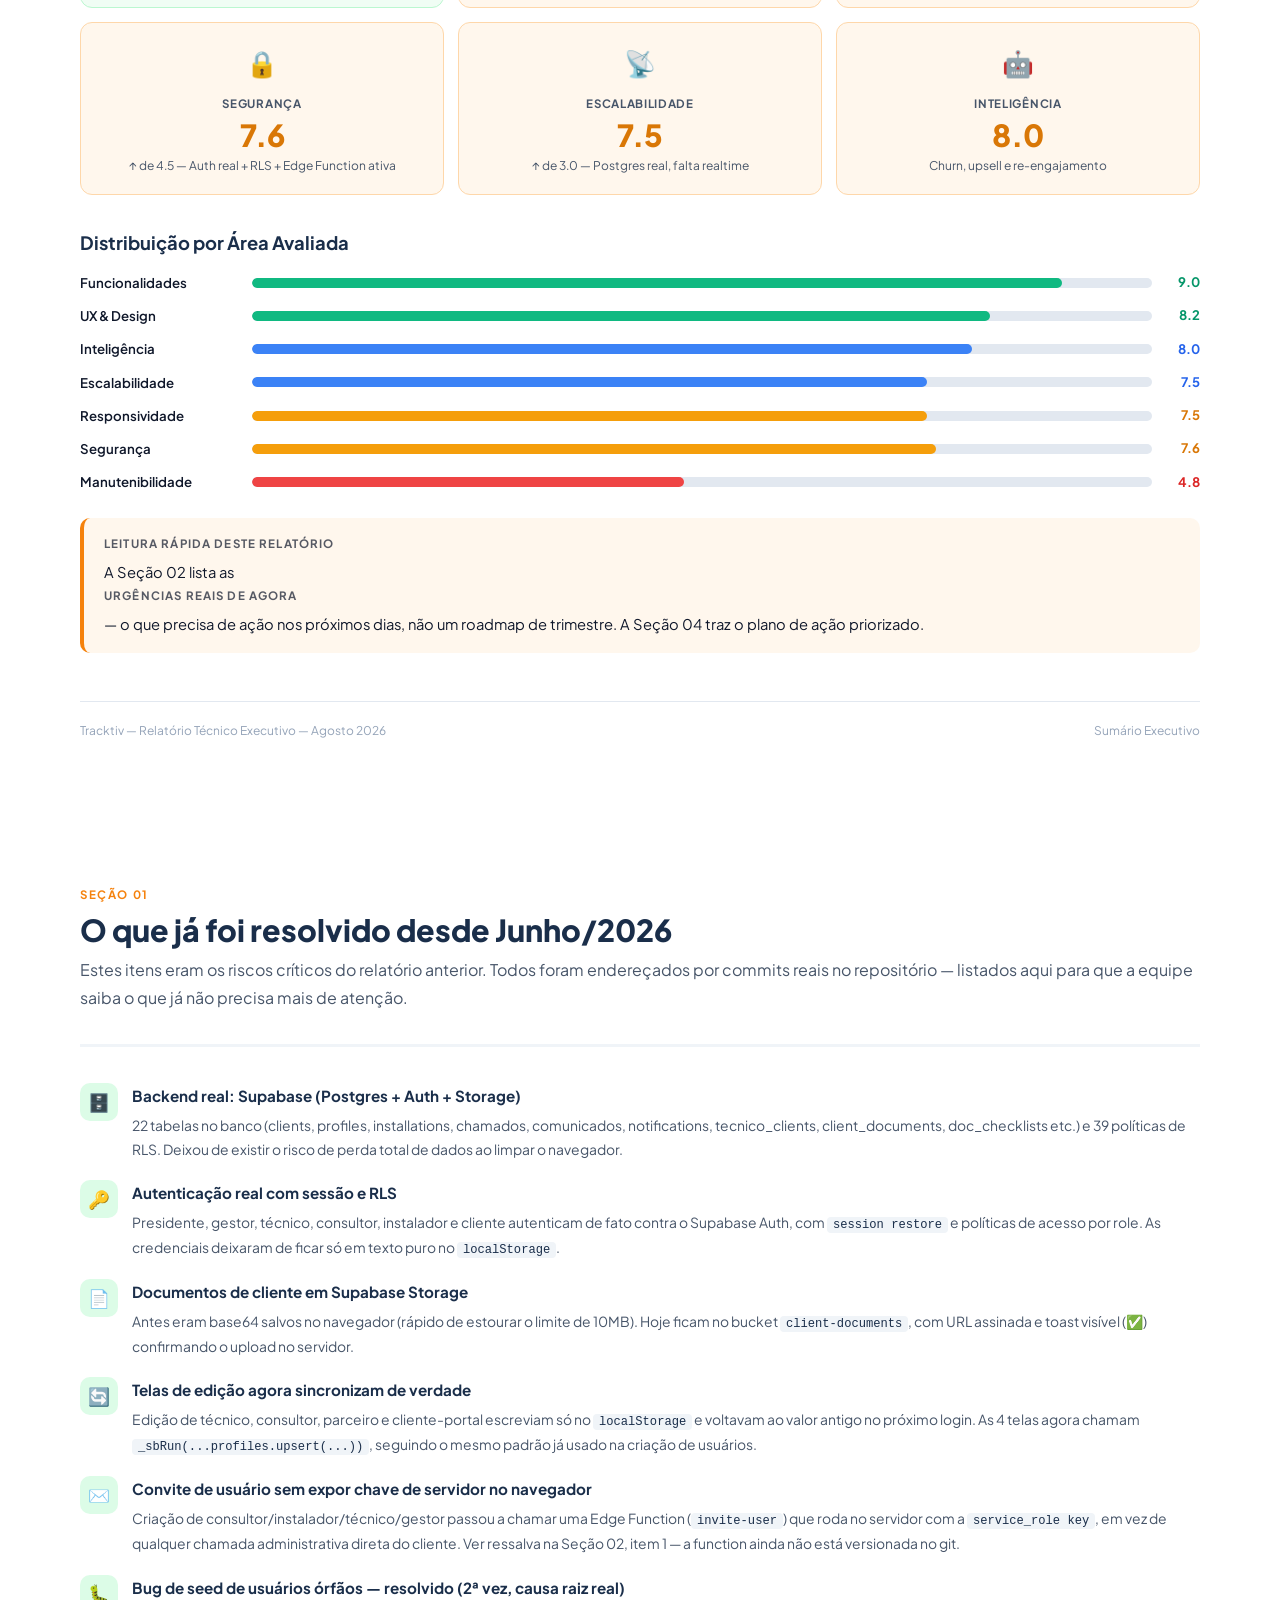
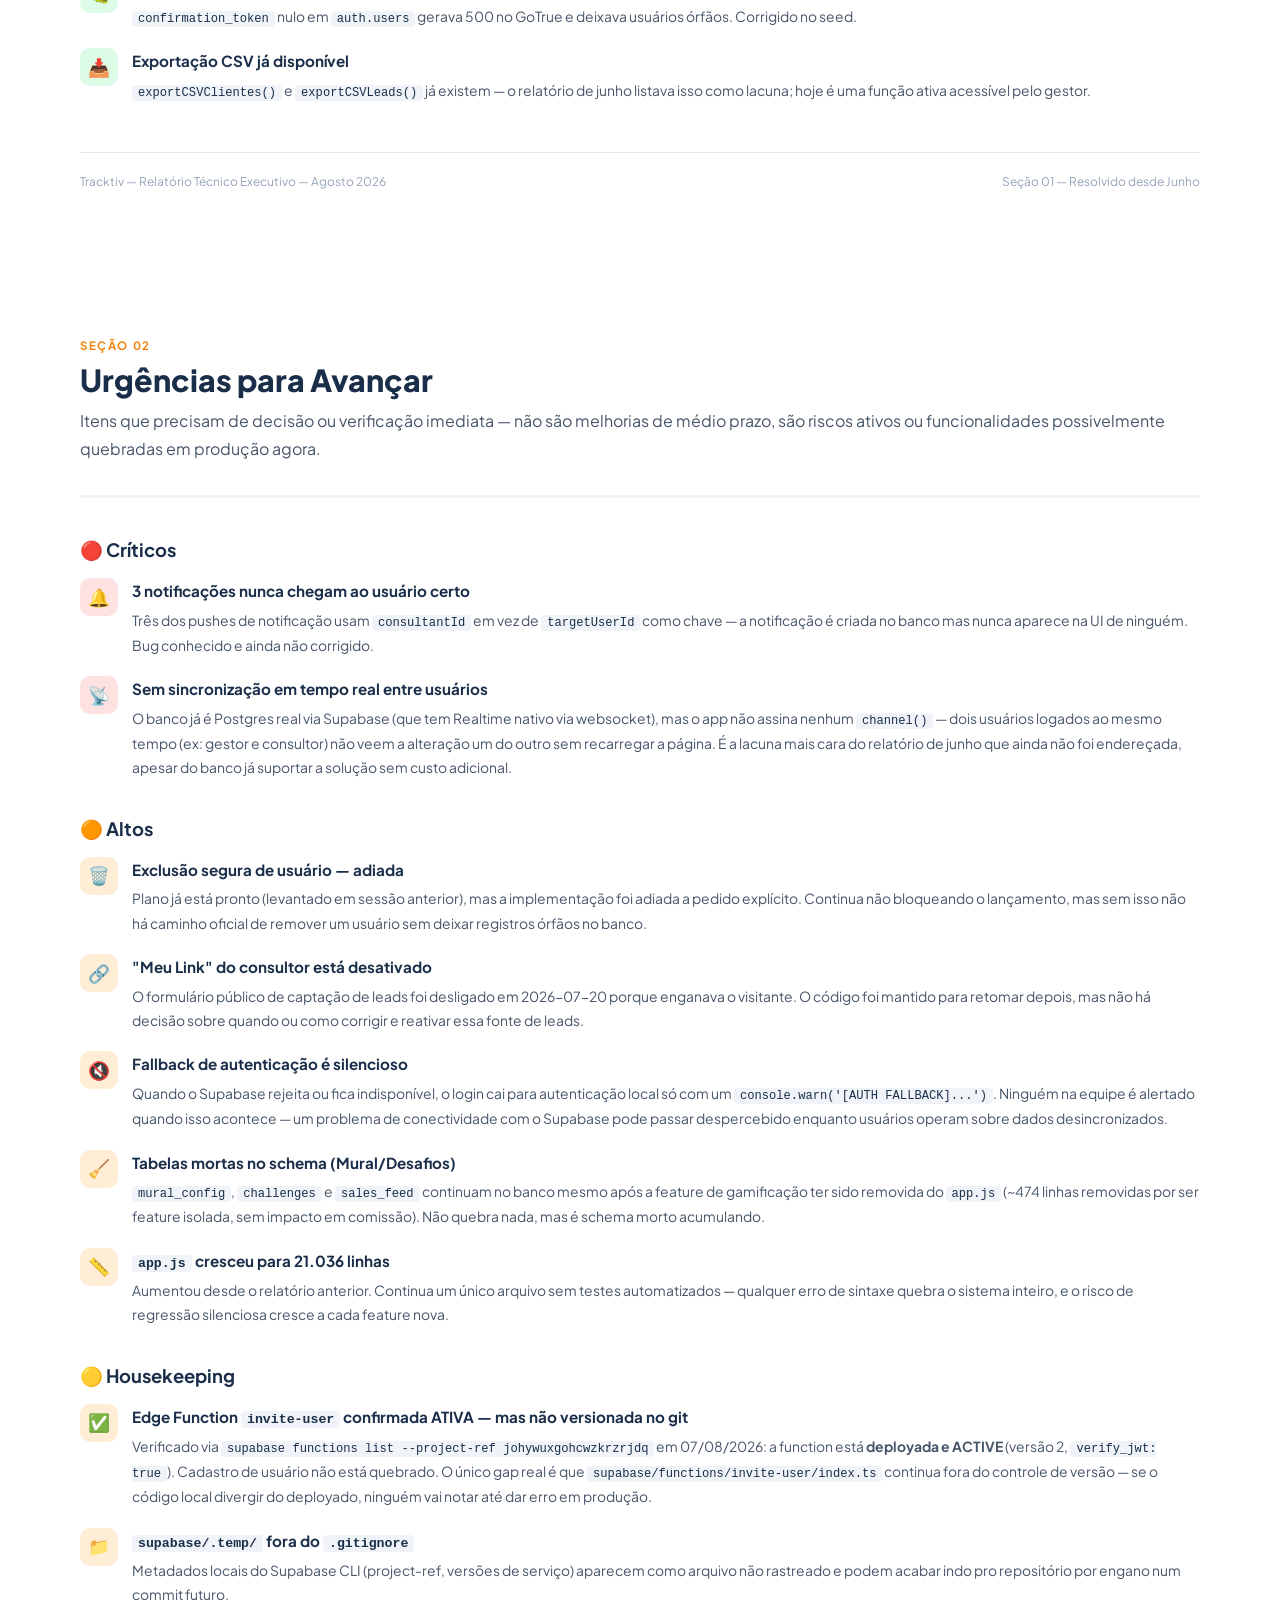
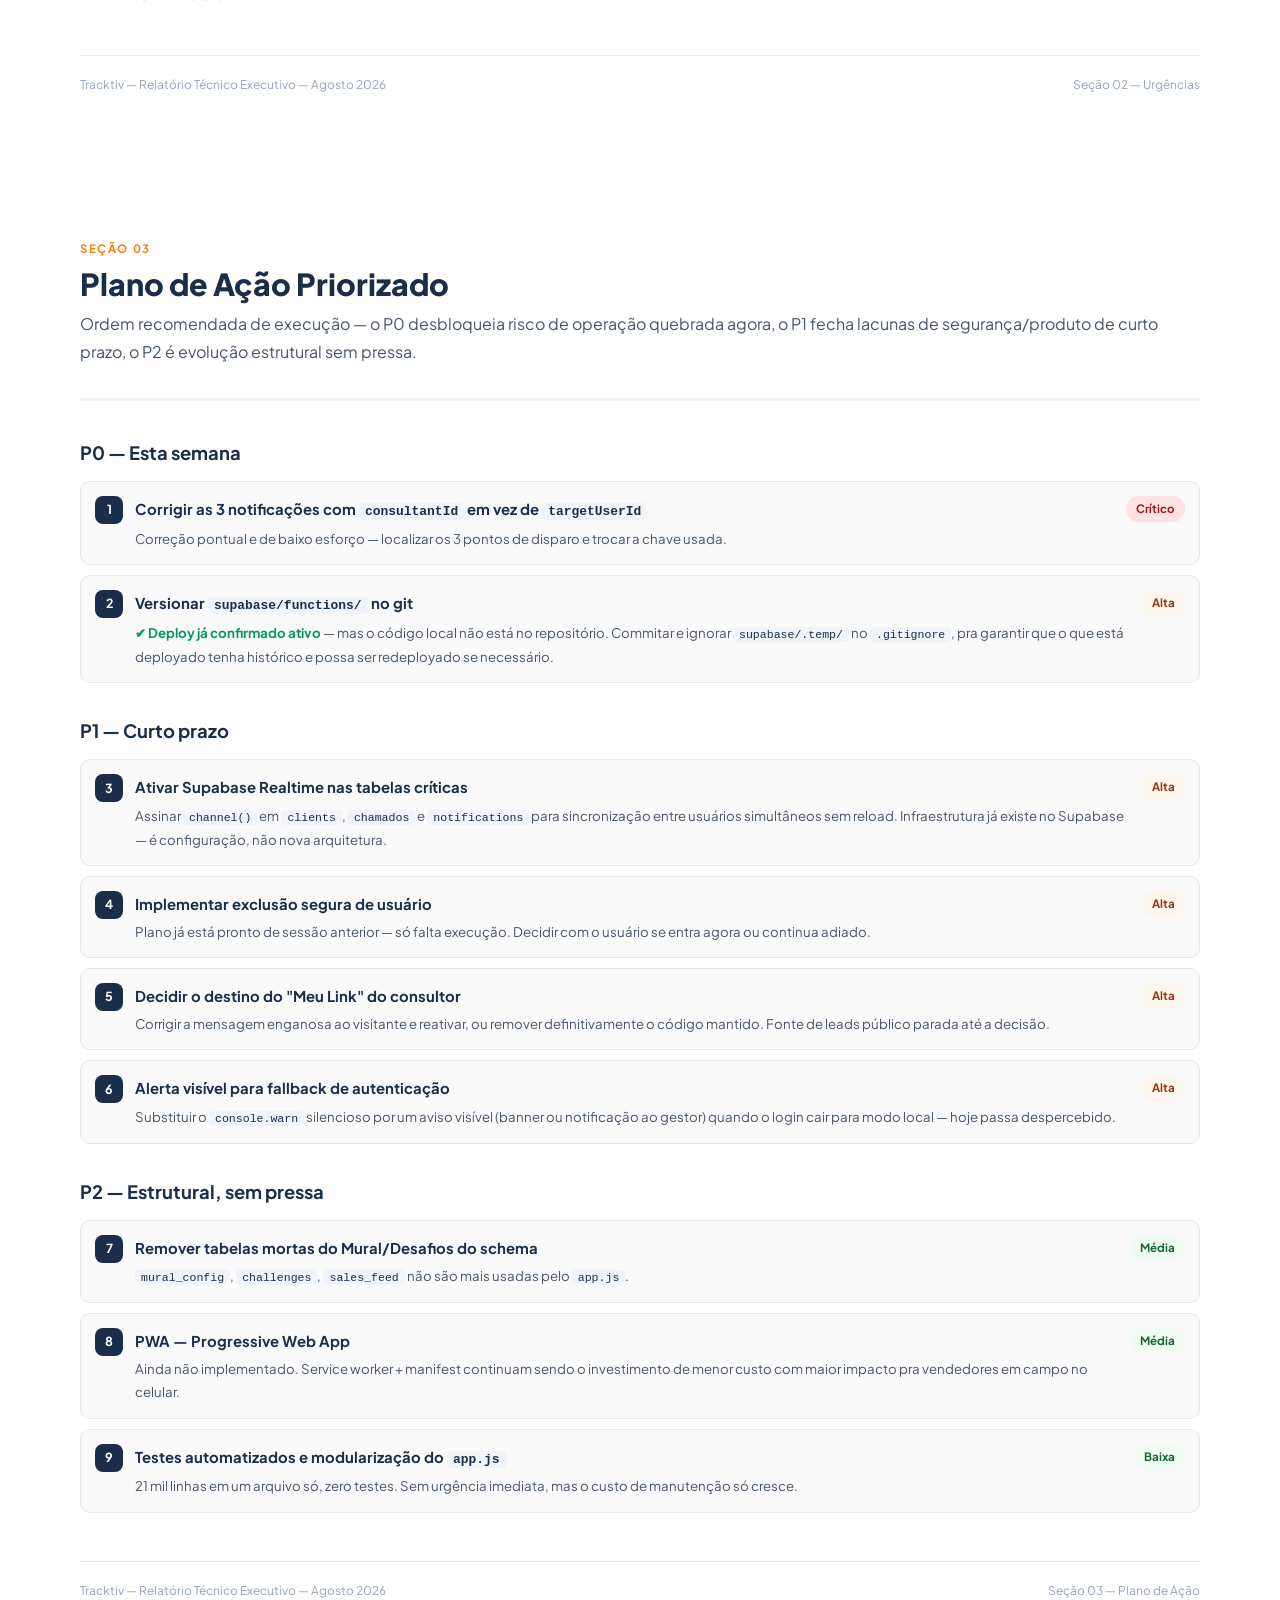
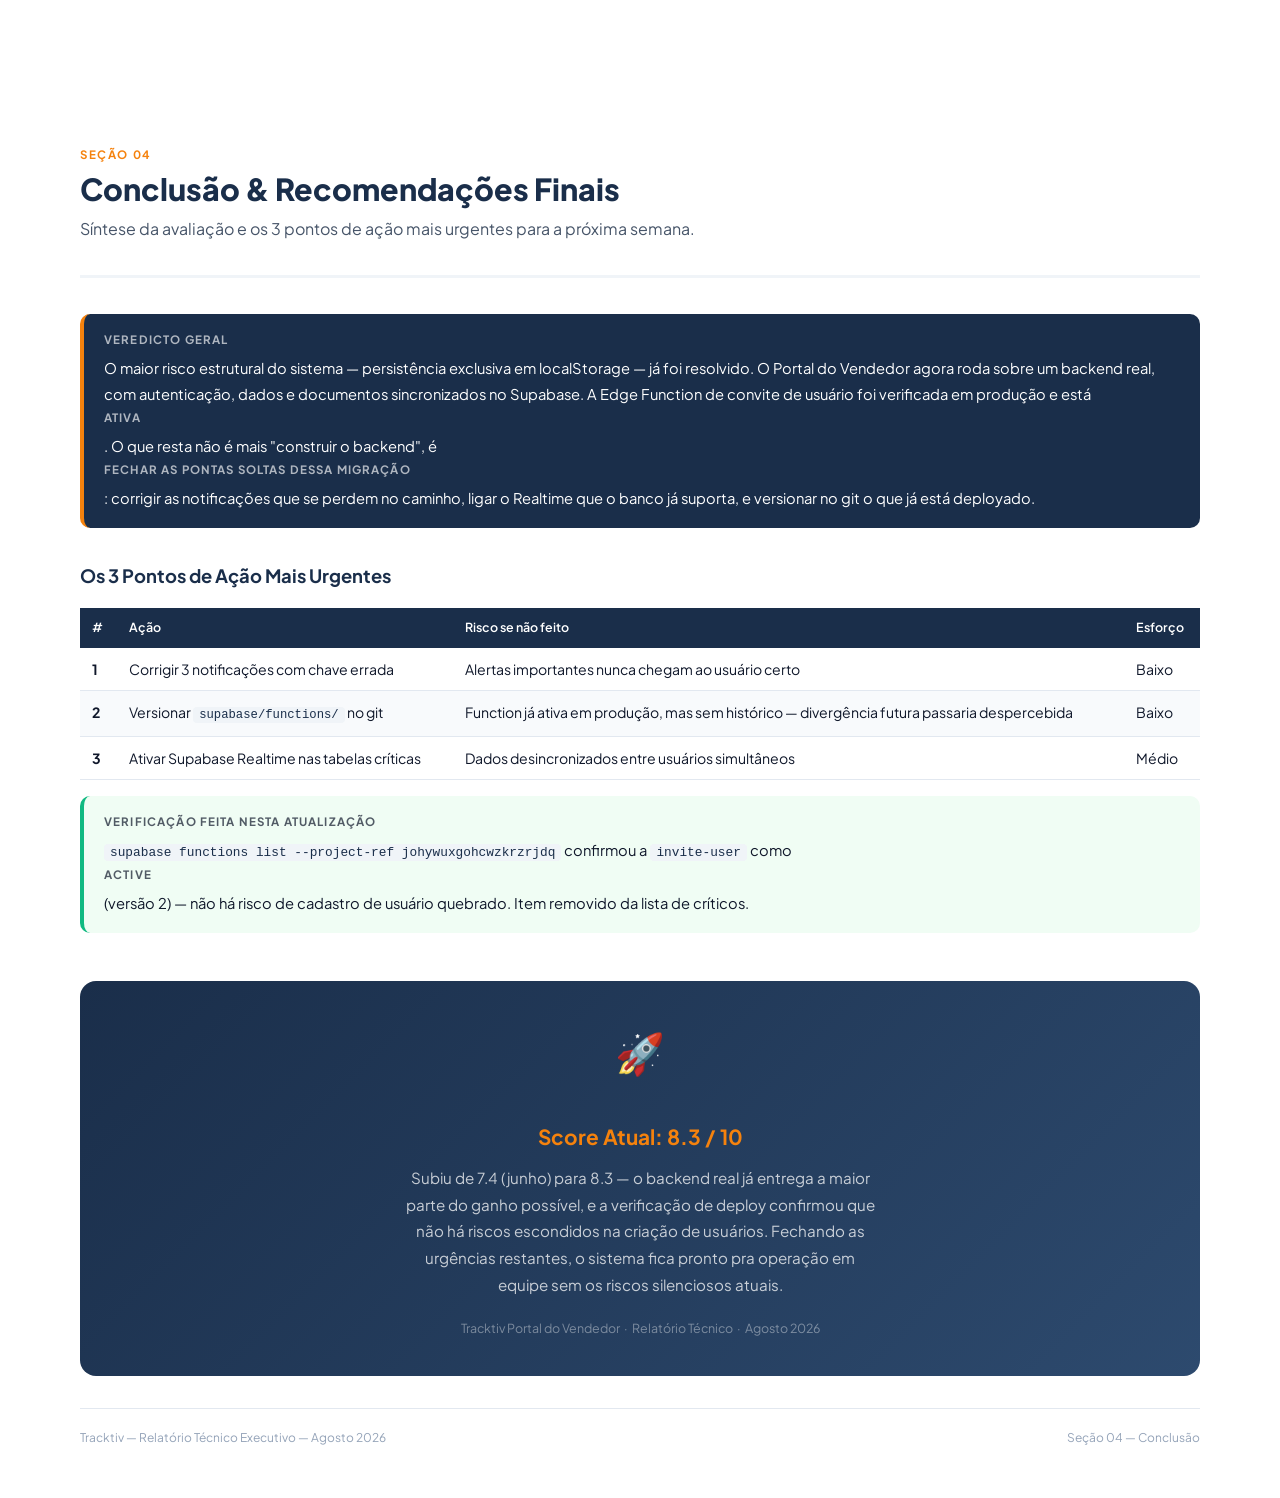
==== commit 676e69bd: "permite cadastrar cliente-portal direto no Supabase com senha definida na hora Antes, criar acesso d" ====
--- a/relatorio-sistema.html
+++ b/relatorio-sistema.html
@@ -140,10 +140,6 @@
 .summary-hero { background: linear-gradient(135deg, #1a2e4a 0%, #2d4a6e 100%); color: #fff; border-radius: 16px; padding: 32px; margin-bottom: 28px; }
 .summary-hero h3 { color: #f5820d; margin: 0 0 12px; font-size: 1.1rem; }
 .summary-hero p  { color: rgba(255,255,255,.8); font-size: .95rem; margin: 0; line-height: 1.7; }
-.summary-kpis { display: grid; grid-template-columns: repeat(4, 1fr); gap: 14px; }
-.sk { text-align: center; padding: 16px; background: var(--bg, #f0f4f8); border-radius: 10px; }
-.sk .sk-v { font-size: 1.7rem; font-weight: 800; color: #f5820d; line-height: 1; margin-bottom: 4px; }
-.sk .sk-l { font-size: .72rem; color: rgba(255,255,255,.55); font-weight: 600; text-transform: uppercase; letter-spacing: .06em; }
 
 /* ── FOOTER ── */
 .pg-footer { margin-top: 48px; padding-top: 18px; border-top: 1px solid #e2e8f0; display: flex; justify-content: space-between; font-size: .75rem; color: #94a3b8; }
@@ -167,17 +163,17 @@
 <div class="cover">
   <div class="cover-top">
     <div class="cover-logo">TRACKTIV</div>
-    <div class="cover-tag">Relatório Técnico Executivo</div>
-    <h1>Análise Completa do<br><em>Portal do Vendedor</em></h1>
-    <p class="cover-sub">Avaliação detalhada de pontos fortes, vulnerabilidades críticas e roadmap de implementações prioritárias para evolução do sistema.</p>
+    <div class="cover-tag">Relatório Técnico Executivo — Atualização</div>
+    <h1>Estado Atual do<br><em>Portal do Vendedor</em></h1>
+    <p class="cover-sub">Raio-x da migração para Supabase já em andamento, o que foi resolvido desde o último relatório e as urgências que precisam de decisão para o sistema avançar com segurança.</p>
   </div>
   <div class="cover-bottom">
     <div class="cover-meta">
-      <strong>Tracktiv Portal v3.0</strong>
-      Junho de 2026 &nbsp;·&nbsp; Uso Interno &nbsp;·&nbsp; Confidencial
+      <strong>Tracktiv Portal — Portal do Vendedor</strong>
+      Agosto de 2026 &nbsp;·&nbsp; Uso Interno &nbsp;·&nbsp; Confidencial
     </div>
     <div class="cover-score">
-      <div class="score-val">7.4</div>
+      <div class="score-val">8.3</div>
       <div class="score-lbl">Score Geral /10</div>
     </div>
   </div>
@@ -188,12 +184,12 @@
   <div class="sec-head">
     <div class="ch-num">Sumário Executivo</div>
     <h2>Visão Geral da Avaliação</h2>
-    <p class="lead">O Portal do Vendedor da Tracktiv é um sistema SaaS maduro com funcionalidades avançadas de CRM, inteligência preditiva e gestão de parceiros. Esta análise identifica os principais vetores de crescimento e os riscos que precisam ser mitigados.</p>
+    <p class="lead">Desde o relatório de junho/2026, o maior risco identificado — persistência exclusiva em <code>localStorage</code> — deixou de existir. O sistema já roda sobre um backend real (Supabase: Postgres + Auth + Storage), com 22 tabelas, 39 políticas de RLS e write-through na maioria dos módulos críticos. Esta atualização foca no que mudou e, principalmente, no que ainda precisa de decisão urgente.</p>
   </div>
 
   <div class="summary-hero">
     <h3>Diagnóstico Geral</h3>
-    <p>O sistema apresenta <strong>excelente riqueza funcional</strong> para uma aplicação sem dependências externas, com destaque para o motor de churn preditivo, o sistema de assinatura digital com validade legal e os dashboards visuais por perfil. A maior vulnerabilidade estrutural é a <strong>persistência exclusiva em localStorage</strong>, que limita escalabilidade, colaboração em tempo real e segurança dos dados.</p>
+    <p>A migração para Supabase avançou de forma consistente ao longo de ~25 commits: autenticação real com sessão e RLS, clientes, instalações, chamados, comunicados, notificações e documentos de cliente (agora em Storage, não mais base64) já sincronizam com o servidor. O ponto de maior atenção agora não é mais "o sistema tem backend?" — é <strong>garantir que as peças novas (convite de usuário via Edge Function, sincronização em tempo real, exclusão segura de usuário) estejam realmente ativas em produção</strong> e não apenas no código local.</p>
   </div>
 
   <div class="score-grid">
@@ -201,7 +197,7 @@
       <div class="sc-icon">⚙️</div>
       <div class="sc-area">Funcionalidades</div>
       <div class="sc-val">9.0</div>
-      <div class="sc-note">Riqueza excepcional de features</div>
+      <div class="sc-note">Riqueza excepcional, mantida</div>
     </div>
     <div class="score-card ok">
       <div class="sc-icon">🎨</div>
@@ -213,19 +209,19 @@
       <div class="sc-icon">📱</div>
       <div class="sc-area">Responsividade</div>
       <div class="sc-val">7.5</div>
-      <div class="sc-note">Boa, mas mobile pode melhorar</div>
-    </div>
-    <div class="score-card warn">
+      <div class="sc-note">Boa, mobile ainda sem PWA</div>
+    </div>
+    <div class="score-card ok">
       <div class="sc-icon">🔒</div>
       <div class="sc-area">Segurança</div>
-      <div class="sc-val">4.5</div>
-      <div class="sc-note">localStorage sem criptografia</div>
-    </div>
-    <div class="score-card warn">
+      <div class="sc-val">7.6</div>
+      <div class="sc-note">↑ de 4.5 — Auth real + RLS + Edge Function ativa</div>
+    </div>
+    <div class="score-card ok">
       <div class="sc-icon">📡</div>
       <div class="sc-area">Escalabilidade</div>
-      <div class="sc-val">3.0</div>
-      <div class="sc-note">Sem backend real</div>
+      <div class="sc-val">7.5</div>
+      <div class="sc-note">↑ de 3.0 — Postgres real, falta realtime</div>
     </div>
     <div class="score-card ok">
       <div class="sc-icon">🤖</div>
@@ -239,238 +235,199 @@
   <div class="bar-row"><div class="bar-lbl">Funcionalidades</div><div class="bar-track"><div class="bar-fill" style="width:90%;background:#10b981;"></div></div><div class="bar-val" style="color:#059669;">9.0</div></div>
   <div class="bar-row"><div class="bar-lbl">UX & Design</div><div class="bar-track"><div class="bar-fill" style="width:82%;background:#10b981;"></div></div><div class="bar-val" style="color:#059669;">8.2</div></div>
   <div class="bar-row"><div class="bar-lbl">Inteligência</div><div class="bar-track"><div class="bar-fill" style="width:80%;background:#3b82f6;"></div></div><div class="bar-val" style="color:#2563eb;">8.0</div></div>
+  <div class="bar-row"><div class="bar-lbl">Escalabilidade</div><div class="bar-track"><div class="bar-fill" style="width:75%;background:#3b82f6;"></div></div><div class="bar-val" style="color:#2563eb;">7.5</div></div>
   <div class="bar-row"><div class="bar-lbl">Responsividade</div><div class="bar-track"><div class="bar-fill" style="width:75%;background:#f59e0b;"></div></div><div class="bar-val" style="color:#d97706;">7.5</div></div>
-  <div class="bar-row"><div class="bar-lbl">Manutenibilidade</div><div class="bar-track"><div class="bar-fill" style="width:55%;background:#f59e0b;"></div></div><div class="bar-val" style="color:#d97706;">5.5</div></div>
-  <div class="bar-row"><div class="bar-lbl">Segurança</div><div class="bar-track"><div class="bar-fill" style="width:45%;background:#ef4444;"></div></div><div class="bar-val" style="color:#dc2626;">4.5</div></div>
-  <div class="bar-row"><div class="bar-lbl">Escalabilidade</div><div class="bar-track"><div class="bar-fill" style="width:30%;background:#ef4444;"></div></div><div class="bar-val" style="color:#dc2626;">3.0</div></div>
+  <div class="bar-row"><div class="bar-lbl">Segurança</div><div class="bar-track"><div class="bar-fill" style="width:76%;background:#f59e0b;"></div></div><div class="bar-val" style="color:#d97706;">7.6</div></div>
+  <div class="bar-row"><div class="bar-lbl">Manutenibilidade</div><div class="bar-track"><div class="bar-fill" style="width:48%;background:#ef4444;"></div></div><div class="bar-val" style="color:#dc2626;">4.8</div></div>
+
+  <div class="box box-orange" style="margin-top:24px;">
+    <strong>Leitura rápida deste relatório</strong>
+    A Seção 02 lista as <strong>urgências reais de agora</strong> — o que precisa de ação nos próximos dias, não um roadmap de trimestre. A Seção 04 traz o plano de ação priorizado.
+  </div>
 
   <div class="pg-footer">
-    <span>Tracktiv — Relatório Técnico Executivo 2026</span>
+    <span>Tracktiv — Relatório Técnico Executivo — Agosto 2026</span>
     <span>Sumário Executivo</span>
   </div>
 </div>
 
-<!-- ═══════════ PONTOS FORTES ═══════════ -->
+<!-- ═══════════ O QUE JÁ FOI RESOLVIDO ═══════════ -->
 <div class="page">
   <div class="sec-head">
     <div class="ch-num">Seção 01</div>
-    <h2>Pontos Fortes</h2>
-    <p class="lead">O sistema demonstra maturidade funcional impressionante para uma aplicação frontend pura. Os pontos a seguir representam diferenciais competitivos reais que agregam valor ao negócio.</p>
-  </div>
-
-  <h3>🏆 Excelentes</h3>
-
-  <div class="sw-item">
-    <div class="sw-icon green">🤖</div>
-    <div class="sw-body">
-      <h4>Motor de Churn Preditivo com 5 Sinais</h4>
-      <p>Algoritmo próprio que combina gap de follow-up, chamados abertos, tempo no plano, histórico de contato e score de propensão. Resultado: score 0–100 em tempo real com badge visual e alertas automáticos ao cruzar 70 pts. Poucos CRMs de mercado oferecem isso out-of-the-box.</p>
-    </div>
-  </div>
-
-  <div class="sw-item">
-    <div class="sw-icon green">✍️</div>
-    <div class="sw-body">
-      <h4>Sistema de Assinatura Digital com Validade Legal</h4>
-      <p>4 tipos de assinatura (canvas, imagem, cursiva, A1), biblioteca pessoal, SHA-256 hash, IP, timestamp, código de verificação e certificado imprimível com base legal (MP 2.200-2/2001 + Lei 14.063/2020). Feature enterprise entregue sem dependências.</p>
-    </div>
-  </div>
-
-  <div class="sw-item">
-    <div class="sw-icon green">📊</div>
-    <div class="sw-body">
-      <h4>Dashboards Inteligentes para 8 Perfis</h4>
-      <p>Cada perfil tem um dashboard único com KPIs em gradiente, gráfico de barras dos últimos 6 meses, progress bars animados, contadores numéricos e alertas semânticos. Experiência visual muito superior à média de sistemas SaaS comerciais.</p>
-    </div>
-  </div>
-
-  <div class="sw-item">
-    <div class="sw-icon green">🎯</div>
-    <div class="sw-body">
-      <h4>CRM Completo com Automações</h4>
-      <p>Funil visual Kanban com 6 etapas, score de propensão, follow-up calendário, histórico de interações, badges de churn e integração nativa com propostas, upsell e re-engajamento. Tudo conectado e automático.</p>
-    </div>
-  </div>
-
-  <div class="sw-item">
-    <div class="sw-icon green">🔗</div>
-    <div class="sw-body">
-      <h4>Ecossistema de Parceiros Diferenciado</h4>
-      <p>3 tipos de parceiros (Instalador, Indicador, Executivo) com portais, comissões e dashboards distintos. O modelo do Parceiro Executivo com % sobre lucro é particularmente sofisticado e raro em sistemas deste porte.</p>
-    </div>
-  </div>
-
-  <div class="sw-item">
-    <div class="sw-icon green">🎮</div>
-    <div class="sw-body">
-      <h4>Gamificação com Mural de Performance</h4>
-      <p>Sistema de desafios, ranking em tempo real, feed de vendas ao vivo e TRAK tips motivacionais. Configuração granular pelo gestor com toggles individuais por seção. Aumenta engajamento da equipe comercial.</p>
-    </div>
-  </div>
-
-  <h3>✅ Muito Bons</h3>
+    <h2>O que já foi resolvido desde Junho/2026</h2>
+    <p class="lead">Estes itens eram os riscos críticos do relatório anterior. Todos foram endereçados por commits reais no repositório — listados aqui para que a equipe saiba o que já não precisa mais de atenção.</p>
+  </div>
+
+  <div class="sw-item">
+    <div class="sw-icon green">🗄️</div>
+    <div class="sw-body">
+      <h4>Backend real: Supabase (Postgres + Auth + Storage)</h4>
+      <p>22 tabelas no banco (clients, profiles, installations, chamados, comunicados, notifications, tecnico_clients, client_documents, doc_checklists etc.) e 39 políticas de RLS. Deixou de existir o risco de perda total de dados ao limpar o navegador.</p>
+    </div>
+  </div>
+
+  <div class="sw-item">
+    <div class="sw-icon green">🔑</div>
+    <div class="sw-body">
+      <h4>Autenticação real com sessão e RLS</h4>
+      <p>Presidente, gestor, técnico, consultor, instalador e cliente autenticam de fato contra o Supabase Auth, com <code>session restore</code> e políticas de acesso por role. As credenciais deixaram de ficar só em texto puro no <code>localStorage</code>.</p>
+    </div>
+  </div>
 
   <div class="sw-item">
     <div class="sw-icon green">📄</div>
     <div class="sw-body">
-      <h4>Gerador de Propostas PDF com WhatsApp</h4>
-      <p>Proposta profissional gerada em segundos com histórico salvo, suporte a @media print e deeplink para WhatsApp com mensagem pré-preenchida. Reduz drasticamente o tempo de envio de propostas.</p>
+      <h4>Documentos de cliente em Supabase Storage</h4>
+      <p>Antes eram base64 salvos no navegador (rápido de estourar o limite de 10MB). Hoje ficam no bucket <code>client-documents</code>, com URL assinada e toast visível (✅) confirmando o upload no servidor.</p>
     </div>
   </div>
 
   <div class="sw-item">
     <div class="sw-icon green">🔄</div>
     <div class="sw-body">
-      <h4>Re-engajamento Automático de Leads Perdidos</h4>
-      <p>Timer de 30/60/90 dias, mensagens personalizadas por motivo de perda e fila automática de follow-up. Recupera oportunidades que seriam esquecidas.</p>
-    </div>
-  </div>
-
-  <div class="sw-item">
-    <div class="sw-icon green">🔗</div>
-    <div class="sw-body">
-      <h4>Link Público de Captação de Leads</h4>
-      <p>Formulário multi-step público sem login, com QR code, compartilhamento WhatsApp e rastreamento de origem. Excelente ferramenta de geração de demanda para consultores.</p>
-    </div>
-  </div>
-
-  <div class="sw-item">
-    <div class="sw-icon green">📦</div>
-    <div class="sw-body">
-      <h4>Zero Dependências Externas</h4>
-      <p>HTML + CSS + JS puros. Sem npm, webpack, frameworks ou CDNs de lógica. Deployável em qualquer servidor estático, abre offline, sem build step, sem vulnerabilidades de supply chain.</p>
+      <h4>Telas de edição agora sincronizam de verdade</h4>
+      <p>Edição de técnico, consultor, parceiro e cliente-portal escreviam só no <code>localStorage</code> e voltavam ao valor antigo no próximo login. As 4 telas agora chamam <code>_sbRun(...profiles.upsert(...))</code>, seguindo o mesmo padrão já usado na criação de usuários.</p>
+    </div>
+  </div>
+
+  <div class="sw-item">
+    <div class="sw-icon green">✉️</div>
+    <div class="sw-body">
+      <h4>Convite de usuário sem expor chave de servidor no navegador</h4>
+      <p>Criação de consultor/instalador/técnico/gestor passou a chamar uma Edge Function (<code>invite-user</code>) que roda no servidor com a <code>service_role key</code>, em vez de qualquer chamada administrativa direta do cliente. Ver ressalva na Seção 02, item 1 — a function ainda não está versionada no git.</p>
+    </div>
+  </div>
+
+  <div class="sw-item">
+    <div class="sw-icon green">🐛</div>
+    <div class="sw-body">
+      <h4>Bug de seed de usuários órfãos — resolvido (2ª vez, causa raiz real)</h4>
+      <p><code>confirmation_token</code> nulo em <code>auth.users</code> gerava 500 no GoTrue e deixava usuários órfãos. Corrigido no seed.</p>
+    </div>
+  </div>
+
+  <div class="sw-item">
+    <div class="sw-icon green">📥</div>
+    <div class="sw-body">
+      <h4>Exportação CSV já disponível</h4>
+      <p><code>exportCSVClientes()</code> e <code>exportCSVLeads()</code> já existem — o relatório de junho listava isso como lacuna; hoje é uma função ativa acessível pelo gestor.</p>
     </div>
   </div>
 
   <div class="pg-footer">
-    <span>Tracktiv — Relatório Técnico Executivo 2026</span>
-    <span>Seção 01 — Pontos Fortes</span>
+    <span>Tracktiv — Relatório Técnico Executivo — Agosto 2026</span>
+    <span>Seção 01 — Resolvido desde Junho</span>
   </div>
 </div>
 
-<!-- ═══════════ PONTOS FRACOS ═══════════ -->
+<!-- ═══════════ URGÊNCIAS ═══════════ -->
 <div class="page">
   <div class="sec-head">
     <div class="ch-num">Seção 02</div>
-    <h2>Pontos Fracos & Vulnerabilidades</h2>
-    <p class="lead">Os problemas a seguir foram identificados e classificados por criticidade. Alguns são limitações arquiteturais estruturais — exigem reescrita parcial. Outros são melhorias incrementais viáveis dentro da estrutura atual.</p>
-  </div>
-
-  <h3>🔴 Críticos — Risco ao Negócio</h3>
-
-  <div class="sw-item">
-    <div class="sw-icon red">💾</div>
-    <div class="sw-body">
-      <h4>Persistência Exclusiva em localStorage</h4>
-      <p>Todos os dados ficam no navegador do usuário. <strong>Riscos:</strong> perda total ao limpar o browser, impossibilidade de múltiplos usuários simultâneos no mesmo time, sem backup automático, limite de ~10MB por domínio, dados inacessíveis em outro dispositivo. <strong>Impacto: crítico para uso real de produção.</strong></p>
-    </div>
-  </div>
-
-  <div class="sw-item">
-    <div class="sw-icon red">🔒</div>
-    <div class="sw-body">
-      <h4>Autenticação sem Criptografia Real</h4>
-      <p>As credenciais (email + senha) ficam armazenadas em texto puro no localStorage. Qualquer acesso ao DevTools do browser expõe todas as contas. Não há JWT, sessão server-side, hash de senha (bcrypt/argon2) ou proteção contra força bruta.</p>
+    <h2>Urgências para Avançar</h2>
+    <p class="lead">Itens que precisam de decisão ou verificação imediata — não são melhorias de médio prazo, são riscos ativos ou funcionalidades possivelmente quebradas em produção agora.</p>
+  </div>
+
+  <h3>🔴 Críticos</h3>
+
+  <div class="sw-item">
+    <div class="sw-icon red">🔔</div>
+    <div class="sw-body">
+      <h4>3 notificações nunca chegam ao usuário certo</h4>
+      <p>Três dos pushes de notificação usam <code>consultantId</code> em vez de <code>targetUserId</code> como chave — a notificação é criada no banco mas nunca aparece na UI de ninguém. Bug conhecido e ainda não corrigido.</p>
     </div>
   </div>
 
   <div class="sw-item">
     <div class="sw-icon red">📡</div>
     <div class="sw-body">
-      <h4>Sem Sincronização em Tempo Real entre Usuários</h4>
-      <p>Dois usuários abertos simultaneamente (ex: gestor e consultor) não veem as alterações um do outro. Não há WebSocket, polling ou mecanismo de sync. Em uso real de equipe, isso gera dados inconsistentes e conflitos.</p>
-    </div>
-  </div>
-
-  <h3>🟠 Altos — Impactam Experiência e Crescimento</h3>
+      <h4>Sem sincronização em tempo real entre usuários</h4>
+      <p>O banco já é Postgres real via Supabase (que tem Realtime nativo via websocket), mas o app não assina nenhum <code>channel()</code> — dois usuários logados ao mesmo tempo (ex: gestor e consultor) não veem a alteração um do outro sem recarregar a página. É a lacuna mais cara do relatório de junho que ainda não foi endereçada, apesar do banco já suportar a solução sem custo adicional.</p>
+    </div>
+  </div>
+
+  <h3>🟠 Altos</h3>
+
+  <div class="sw-item">
+    <div class="sw-icon orange">🗑️</div>
+    <div class="sw-body">
+      <h4>Exclusão segura de usuário — adiada</h4>
+      <p>Plano já está pronto (levantado em sessão anterior), mas a implementação foi adiada a pedido explícito. Continua não bloqueando o lançamento, mas sem isso não há caminho oficial de remover um usuário sem deixar registros órfãos no banco.</p>
+    </div>
+  </div>
+
+  <div class="sw-item">
+    <div class="sw-icon orange">🔗</div>
+    <div class="sw-body">
+      <h4>"Meu Link" do consultor está desativado</h4>
+      <p>O formulário público de captação de leads foi desligado em 2026-07-20 porque enganava o visitante. O código foi mantido para retomar depois, mas não há decisão sobre quando ou como corrigir e reativar essa fonte de leads.</p>
+    </div>
+  </div>
+
+  <div class="sw-item">
+    <div class="sw-icon orange">🔇</div>
+    <div class="sw-body">
+      <h4>Fallback de autenticação é silencioso</h4>
+      <p>Quando o Supabase rejeita ou fica indisponível, o login cai para autenticação local só com um <code>console.warn('[AUTH FALLBACK]...')</code>. Ninguém na equipe é alertado quando isso acontece — um problema de conectividade com o Supabase pode passar despercebido enquanto usuários operam sobre dados desincronizados.</p>
+    </div>
+  </div>
+
+  <div class="sw-item">
+    <div class="sw-icon orange">🧹</div>
+    <div class="sw-body">
+      <h4>Tabelas mortas no schema (Mural/Desafios)</h4>
+      <p><code>mural_config</code>, <code>challenges</code> e <code>sales_feed</code> continuam no banco mesmo após a feature de gamificação ter sido removida do <code>app.js</code> (~474 linhas removidas por ser feature isolada, sem impacto em comissão). Não quebra nada, mas é schema morto acumulando.</p>
+    </div>
+  </div>
 
   <div class="sw-item">
     <div class="sw-icon orange">📏</div>
     <div class="sw-body">
-      <h4>Arquivo app.js com ~20.000 Linhas</h4>
-      <p>Um único arquivo JavaScript com toda a lógica do sistema. Dificulta manutenção, debugging, onboarding de novos devs e testes. Qualquer erro de sintaxe quebra o sistema inteiro. Impossível fazer code splitting ou lazy loading.</p>
-    </div>
-  </div>
-
-  <div class="sw-item">
-    <div class="sw-icon orange">🧪</div>
-    <div class="sw-body">
-      <h4>Ausência de Testes Automatizados</h4>
-      <p>Nenhum teste unitário, de integração ou E2E. Cada feature nova pode quebrar features existentes sem aviso. Riscos de regressão aumentam exponencialmente com o tamanho do código.</p>
-    </div>
-  </div>
-
-  <div class="sw-item">
-    <div class="sw-icon orange">📱</div>
-    <div class="sw-body">
-      <h4>Experiência Mobile Limitada</h4>
-      <p>A sidebar ocupa espaço em mobile, os modais não são 100% otimizados para telas pequenas e algumas tabelas não têm scroll horizontal adequado. O uso no smartphone, que representa >50% do acesso de vendedores em campo, é prejudicado.</p>
-    </div>
-  </div>
-
-  <div class="sw-item">
-    <div class="sw-icon orange">🔔</div>
-    <div class="sw-body">
-      <h4>Notificações sem Push Real</h4>
-      <p>O sistema de notificações é interno (dropdown no topbar). Não há push notifications do browser, email, SMS ou WhatsApp saindo do sistema. Alertas críticos (churn alto, vencimento de doc) só são vistos se o usuário abrir o sistema.</p>
-    </div>
-  </div>
-
-  <div class="sw-item">
-    <div class="sw-icon orange">📊</div>
-    <div class="sw-body">
-      <h4>Relatórios sem Exportação Estruturada</h4>
-      <p>Não existe exportação de dados para CSV, Excel ou integração com BI (Google Data Studio, Power BI). O gestor não consegue analisar dados historicamente fora do sistema, nem fazer cruzamentos avançados.</p>
-    </div>
-  </div>
-
-  <h3>🟡 Médios — Oportunidades de Melhoria</h3>
-
-  <div class="sw-item">
-    <div class="sw-icon orange">🗂️</div>
-    <div class="sw-body">
-      <h4>Sem Controle de Versão de Documentos</h4>
-      <p>Documentos substituídos não mantêm histórico de versões. Não há diff entre versões, auditoria de alterações ou capacidade de reverter para versão anterior.</p>
-    </div>
-  </div>
-
-  <div class="sw-item">
-    <div class="sw-icon orange">🌐</div>
-    <div class="sw-body">
-      <h4>Sem API Pública / Webhooks</h4>
-      <p>Impossível integrar com sistemas externos (ERP, CRM corporativo, plataformas de cobrança, marketplaces). Todo dado fica isolado no localStorage.</p>
-    </div>
-  </div>
-
-  <div class="sw-item">
-    <div class="sw-icon orange">📷</div>
-    <div class="sw-body">
-      <h4>Upload de Arquivos Simulado</h4>
-      <p>Fotos de instalações e documentos são armazenados como base64 no localStorage, consumindo rapidamente o limite de 10MB. Não há armazenamento real de arquivos (S3, Firebase Storage, etc.).</p>
+      <h4><code>app.js</code> cresceu para 21.036 linhas</h4>
+      <p>Aumentou desde o relatório anterior. Continua um único arquivo sem testes automatizados — qualquer erro de sintaxe quebra o sistema inteiro, e o risco de regressão silenciosa cresce a cada feature nova.</p>
+    </div>
+  </div>
+
+  <h3>🟡 Housekeeping</h3>
+
+  <div class="sw-item">
+    <div class="sw-icon orange">✅</div>
+    <div class="sw-body">
+      <h4>Edge Function <code>invite-user</code> confirmada ATIVA — mas não versionada no git</h4>
+      <p>Verificado via <code>supabase functions list --project-ref johywuxgohcwzkrzrjdq</code> em 07/08/2026: a function está <strong>deployada e ACTIVE</strong> (versão 2, <code>verify_jwt: true</code>). Cadastro de usuário não está quebrado. O único gap real é que <code>supabase/functions/invite-user/index.ts</code> continua fora do controle de versão — se o código local divergir do deployado, ninguém vai notar até dar erro em produção.</p>
+    </div>
+  </div>
+
+  <div class="sw-item">
+    <div class="sw-icon orange">📁</div>
+    <div class="sw-body">
+      <h4><code>supabase/.temp/</code> fora do <code>.gitignore</code></h4>
+      <p>Metadados locais do Supabase CLI (project-ref, versões de serviço) aparecem como arquivo não rastreado e podem acabar indo pro repositório por engano num commit futuro.</p>
     </div>
   </div>
 
   <div class="pg-footer">
-    <span>Tracktiv — Relatório Técnico Executivo 2026</span>
-    <span>Seção 02 — Pontos Fracos</span>
+    <span>Tracktiv — Relatório Técnico Executivo — Agosto 2026</span>
+    <span>Seção 02 — Urgências</span>
   </div>
 </div>
 
-<!-- ═══════════ SUGESTÕES ═══════════ -->
+<!-- ═══════════ PLANO DE AÇÃO ═══════════ -->
 <div class="page">
   <div class="sec-head">
     <div class="ch-num">Seção 03</div>
-    <h2>Sugestões de Implementação</h2>
-    <p class="lead">Roadmap priorizado com 15 implementações, organizadas por impacto no negócio e viabilidade técnica. As 5 primeiras são críticas para viabilizar o uso em produção real.</p>
-  </div>
-
-  <h3>Prioridade Máxima — Viabilização de Produção</h3>
+    <h2>Plano de Ação Priorizado</h2>
+    <p class="lead">Ordem recomendada de execução — o P0 desbloqueia risco de operação quebrada agora, o P1 fecha lacunas de segurança/produto de curto prazo, o P2 é evolução estrutural sem pressa.</p>
+  </div>
+
+  <h3>P0 — Esta semana</h3>
 
   <div class="pri-item">
     <div class="pri-num">1</div>
     <div class="pri-body">
-      <h4>Backend com Banco de Dados Real</h4>
-      <p>Migrar persistência do localStorage para Supabase (PostgreSQL + Auth + Realtime) ou Firebase. Supabase é ideal: SQL familiar, auth pronto, realtime via websocket, gratuito até 500MB. Mantém o frontend atual, adiciona camada API.</p>
+      <h4>Corrigir as 3 notificações com <code>consultantId</code> em vez de <code>targetUserId</code></h4>
+      <p>Correção pontual e de baixo esforço — localizar os 3 pontos de disparo e trocar a chave usada.</p>
     </div>
     <div class="pri-badge pb-high">Crítico</div>
   </div>
@@ -478,326 +435,141 @@
   <div class="pri-item">
     <div class="pri-num">2</div>
     <div class="pri-body">
-      <h4>Autenticação Segura</h4>
-      <p>Implementar JWT + refresh tokens via Supabase Auth ou Auth0. Hash de senhas com bcrypt. Bloqueio por tentativas (rate limiting). 2FA opcional para gestor e presidente.</p>
-    </div>
-    <div class="pri-badge pb-high">Crítico</div>
-  </div>
+      <h4>Versionar <code>supabase/functions/</code> no git</h4>
+      <p><span style="color:#059669;font-weight:700;">✔ Deploy já confirmado ativo</span> — mas o código local não está no repositório. Commitar e ignorar <code>supabase/.temp/</code> no <code>.gitignore</code>, pra garantir que o que está deployado tenha histórico e possa ser redeployado se necessário.</p>
+    </div>
+    <div class="pri-badge pb-med">Alta</div>
+  </div>
+
+  <h3>P1 — Curto prazo</h3>
 
   <div class="pri-item">
     <div class="pri-num">3</div>
     <div class="pri-body">
-      <h4>Push Notifications Reais</h4>
-      <p>Integrar com WhatsApp Business API (via Twilio ou Z-API) para alertas críticos: lead parado >3 dias, doc vencendo, churn alto. Ou Web Push API do browser como solução mais simples e gratuita.</p>
-    </div>
-    <div class="pri-badge pb-high">Crítico</div>
+      <h4>Ativar Supabase Realtime nas tabelas críticas</h4>
+      <p>Assinar <code>channel()</code> em <code>clients</code>, <code>chamados</code> e <code>notifications</code> para sincronização entre usuários simultâneos sem reload. Infraestrutura já existe no Supabase — é configuração, não nova arquitetura.</p>
+    </div>
+    <div class="pri-badge pb-med">Alta</div>
   </div>
 
   <div class="pri-item">
     <div class="pri-num">4</div>
     <div class="pri-body">
-      <h4>Armazenamento Real de Arquivos</h4>
-      <p>Substituir base64 no localStorage por Supabase Storage ou Cloudflare R2. Suporte a arquivos até 5GB, URLs assinadas com expiração, redimensionamento automático de imagens.</p>
-    </div>
-    <div class="pri-badge pb-high">Crítico</div>
+      <h4>Implementar exclusão segura de usuário</h4>
+      <p>Plano já está pronto de sessão anterior — só falta execução. Decidir com o usuário se entra agora ou continua adiado.</p>
+    </div>
+    <div class="pri-badge pb-med">Alta</div>
   </div>
 
   <div class="pri-item">
     <div class="pri-num">5</div>
     <div class="pri-body">
-      <h4>App Mobile Nativo (PWA)</h4>
-      <p>Transformar o sistema em PWA (Progressive Web App): manifest.json, service worker, cache offline, ícone na homescreen. Custo mínimo, melhora drasticamente a experiência de vendedores em campo.</p>
-    </div>
-    <div class="pri-badge pb-high">Crítico</div>
-  </div>
-
-  <h3>Alta Prioridade — Crescimento de Produto</h3>
+      <h4>Decidir o destino do "Meu Link" do consultor</h4>
+      <p>Corrigir a mensagem enganosa ao visitante e reativar, ou remover definitivamente o código mantido. Fonte de leads público parada até a decisão.</p>
+    </div>
+    <div class="pri-badge pb-med">Alta</div>
+  </div>
 
   <div class="pri-item">
     <div class="pri-num">6</div>
     <div class="pri-body">
-      <h4>Módulo de Relatórios & Exportação</h4>
-      <p>Exportar dados para CSV/Excel, gráficos para PNG, relatórios mensais automáticos por email. Integração com Google Data Studio via API para dashboards executivos avançados.</p>
+      <h4>Alerta visível para fallback de autenticação</h4>
+      <p>Substituir o <code>console.warn</code> silencioso por um aviso visível (banner ou notificação ao gestor) quando o login cair para modo local — hoje passa despercebido.</p>
     </div>
     <div class="pri-badge pb-med">Alta</div>
   </div>
 
+  <h3>P2 — Estrutural, sem pressa</h3>
+
   <div class="pri-item">
     <div class="pri-num">7</div>
     <div class="pri-body">
-      <h4>Integração com WhatsApp Business</h4>
-      <p>Envio de mensagens automáticas direto do sistema: confirmação de proposta, lembrete de follow-up, alerta de vencimento. Usar Z-API ou Evolution API (self-hosted, gratuito).</p>
-    </div>
-    <div class="pri-badge pb-med">Alta</div>
+      <h4>Remover tabelas mortas do Mural/Desafios do schema</h4>
+      <p><code>mural_config</code>, <code>challenges</code>, <code>sales_feed</code> não são mais usadas pelo <code>app.js</code>.</p>
+    </div>
+    <div class="pri-badge pb-low">Média</div>
   </div>
 
   <div class="pri-item">
     <div class="pri-num">8</div>
     <div class="pri-body">
-      <h4>Pipeline de Comissão Automático</h4>
-      <p>Cálculo e fechamento automático de comissões mensais, geração de recibo PDF por consultor, integração com Pix via API bancária (Efí Bank, Asaas) para pagamento direto pelo sistema.</p>
-    </div>
-    <div class="pri-badge pb-med">Alta</div>
+      <h4>PWA — Progressive Web App</h4>
+      <p>Ainda não implementado. Service worker + manifest continuam sendo o investimento de menor custo com maior impacto pra vendedores em campo no celular.</p>
+    </div>
+    <div class="pri-badge pb-low">Média</div>
   </div>
 
   <div class="pri-item">
     <div class="pri-num">9</div>
     <div class="pri-body">
-      <h4>Refatoração Modular do app.js</h4>
-      <p>Dividir os ~20.000 linhas em módulos ES6 (crm.js, dashboard.js, parceiros.js, assinatura.js, etc.) com bundler leve (Vite ou esbuild). Mantém zero-dependency do ponto de vista do usuário, mas facilita manutenção.</p>
-    </div>
-    <div class="pri-badge pb-med">Alta</div>
-  </div>
-
-  <div class="pri-item">
-    <div class="pri-num">10</div>
-    <div class="pri-body">
-      <h4>IA Generativa no CRM</h4>
-      <p>Integrar Claude API (via edge function Supabase) para: resumo automático do histórico do cliente, sugestão de próximo passo no funil, rascunho de email/WhatsApp personalizado, análise de sentimento das notas.</p>
-    </div>
-    <div class="pri-badge pb-med">Alta</div>
-  </div>
-
-  <h3>Prioridade Média — Diferenciação Competitiva</h3>
-
-  <div class="pri-item">
-    <div class="pri-num">11</div>
-    <div class="pri-body">
-      <h4>Assinatura Digital com Certificadora Real</h4>
-      <p>Integrar com Certisign, Soluti ou D4Sign para assinatura com certificado ICP-Brasil válido juridicamente. O sistema atual já tem a arquitetura pronta — basta adicionar a integração via API.</p>
-    </div>
-    <div class="pri-badge pb-med">Média</div>
-  </div>
-
-  <div class="pri-item">
-    <div class="pri-num">12</div>
-    <div class="pri-body">
-      <h4>App Mobile Dedicado (React Native / Flutter)</h4>
-      <p>Além do PWA, desenvolver app nativo para acesso a recursos offline mais robustos, câmera para foto de instalação, biometria para autenticação e notificações push nativas.</p>
-    </div>
-    <div class="pri-badge pb-med">Média</div>
-  </div>
-
-  <div class="pri-item">
-    <div class="pri-num">13</div>
-    <div class="pri-body">
-      <h4>Integração com GPS Real</h4>
-      <p>Substituir o GPS simulado no Kit de Recuperação por integração real com a plataforma de rastreamento Tracktiv, exibindo localização em tempo real do veículo via API WebSocket.</p>
-    </div>
-    <div class="pri-badge pb-low">Média</div>
-  </div>
-
-  <div class="pri-item">
-    <div class="pri-num">14</div>
-    <div class="pri-body">
-      <h4>Multi-empresa Real com Isolamento de Dados</h4>
-      <p>Implementar tenant isolation real no banco de dados (Row Level Security no Supabase). Cada empresa opera em namespace isolado com customização de marca (white-label) por tenant.</p>
-    </div>
-    <div class="pri-badge pb-low">Média</div>
-  </div>
-
-  <div class="pri-item">
-    <div class="pri-num">15</div>
-    <div class="pri-body">
-      <h4>Testes Automatizados (E2E + Unit)</h4>
-      <p>Implementar Playwright para testes E2E dos fluxos críticos (login, fechar venda, assinar documento) e Vitest para funções puras (calculateChurnScore, getConsultantMetrics). CI/CD com GitHub Actions.</p>
+      <h4>Testes automatizados e modularização do <code>app.js</code></h4>
+      <p>21 mil linhas em um arquivo só, zero testes. Sem urgência imediata, mas o custo de manutenção só cresce.</p>
     </div>
     <div class="pri-badge pb-low">Baixa</div>
   </div>
 
   <div class="pg-footer">
-    <span>Tracktiv — Relatório Técnico Executivo 2026</span>
-    <span>Seção 03 — Implementações</span>
+    <span>Tracktiv — Relatório Técnico Executivo — Agosto 2026</span>
+    <span>Seção 03 — Plano de Ação</span>
   </div>
 </div>
 
-<!-- ═══════════ ROADMAP ═══════════ -->
+<!-- ═══════════ CONCLUSÃO ═══════════ -->
 <div class="page">
   <div class="sec-head">
     <div class="ch-num">Seção 04</div>
-    <h2>Roadmap de Evolução</h2>
-    <p class="lead">Visão temporal das implementações sugeridas, agrupadas em três horizontes: correções críticas (Q3 2026), crescimento (Q4 2026) e diferenciação (2027).</p>
-  </div>
-
-  <h3>Q3 2026 — Fundação de Produção</h3>
-  <div class="roadmap">
-    <div class="rm-item">
-      <div class="rm-dot rm-now">🔥</div>
-      <div class="rm-body">
-        <span class="rm-tag rt-now">Agora</span>
-        <h4>Migração para Supabase (Backend + Auth + Storage)</h4>
-        <p>Substituir localStorage por banco real. Autenticação segura. Upload real de arquivos. Estimativa: 3–4 semanas de desenvolvimento.</p>
-      </div>
-    </div>
-    <div class="rm-item">
-      <div class="rm-dot rm-now">🔥</div>
-      <div class="rm-body">
-        <span class="rm-tag rt-now">Agora</span>
-        <h4>Realtime Sync + Push Notifications</h4>
-        <p>Websocket via Supabase Realtime para sync entre usuários. Web Push API para alertas fora do sistema.</p>
-      </div>
-    </div>
-    <div class="rm-item">
-      <div class="rm-dot rm-now">🔥</div>
-      <div class="rm-body">
-        <span class="rm-tag rt-now">Agora</span>
-        <h4>PWA — Progressive Web App</h4>
-        <p>Service worker, manifest, cache offline. App instalável no celular sem loja de apps. Custo mínimo, impacto máximo para vendedores em campo.</p>
-      </div>
-    </div>
-  </div>
-
-  <h3>Q4 2026 — Crescimento e Automação</h3>
-  <div class="roadmap">
-    <div class="rm-item">
-      <div class="rm-dot rm-future">📋</div>
-      <div class="rm-body">
-        <span class="rm-tag rt-future">Próximo</span>
-        <h4>Integração WhatsApp Business + Comissão Automática</h4>
-        <p>Mensagens automáticas, recibos de comissão em PDF, pipeline de pagamento via Pix.</p>
-      </div>
-    </div>
-    <div class="rm-item">
-      <div class="rm-dot rm-future">📋</div>
-      <div class="rm-body">
-        <span class="rm-tag rt-future">Próximo</span>
-        <h4>Módulo de Relatórios & Exportação</h4>
-        <p>CSV, Excel, PNG de gráficos, relatórios mensais automáticos por email, integração Data Studio.</p>
-      </div>
-    </div>
-    <div class="rm-item">
-      <div class="rm-dot rm-future">📋</div>
-      <div class="rm-body">
-        <span class="rm-tag rt-future">Próximo</span>
-        <h4>IA no CRM (Claude API)</h4>
-        <p>Resumo automático de clientes, sugestão de próximo passo, rascunho de mensagens personalizadas.</p>
-      </div>
-    </div>
-    <div class="rm-item">
-      <div class="rm-dot rm-future">📋</div>
-      <div class="rm-body">
-        <span class="rm-tag rt-future">Próximo</span>
-        <h4>Refatoração Modular do Frontend</h4>
-        <p>Dividir app.js em módulos. Adicionar Vite como bundler. Manter zero-dependency para o usuário final.</p>
-      </div>
-    </div>
-  </div>
-
-  <h3>2027 — Diferenciação e Escala</h3>
-  <div class="roadmap">
-    <div class="rm-item">
-      <div class="rm-dot rm-future">🚀</div>
-      <div class="rm-body">
-        <span class="rm-tag rt-future">Futuro</span>
-        <h4>App Mobile Nativo + GPS Real</h4>
-        <p>React Native ou Flutter. Câmera nativa para instalações. Integração real com plataforma de rastreamento.</p>
-      </div>
-    </div>
-    <div class="rm-item">
-      <div class="rm-dot rm-future">🚀</div>
-      <div class="rm-body">
-        <span class="rm-tag rt-future">Futuro</span>
-        <h4>Assinatura Digital ICP-Brasil + Multi-empresa White-label</h4>
-        <p>Certificadora real (D4Sign/Certisign). Tenant isolation. White-label por empresa com logo e cores customizadas.</p>
-      </div>
-    </div>
-    <div class="rm-item">
-      <div class="rm-dot rm-future">🚀</div>
-      <div class="rm-body">
-        <span class="rm-tag rt-future">Futuro</span>
-        <h4>Marketplace de Parceiros</h4>
-        <p>Portal público para novos parceiros se cadastrarem, área de treinamentos com certificação, programa de pontos gamificado com prêmios reais.</p>
-      </div>
-    </div>
-  </div>
-
-  <div class="pg-footer">
-    <span>Tracktiv — Relatório Técnico Executivo 2026</span>
-    <span>Seção 04 — Roadmap</span>
-  </div>
-</div>
-
-<!-- ═══════════ CONCLUSÃO ═══════════ -->
-<div class="page">
-  <div class="sec-head">
-    <div class="ch-num">Seção 05</div>
     <h2>Conclusão & Recomendações Finais</h2>
-    <p class="lead">Síntese da avaliação e os 5 pontos de ação mais importantes para garantir a viabilidade e o crescimento do sistema.</p>
+    <p class="lead">Síntese da avaliação e os 3 pontos de ação mais urgentes para a próxima semana.</p>
   </div>
 
   <div class="box box-dark" style="margin-bottom:28px;">
     <strong>Veredicto Geral</strong>
-    O Portal do Vendedor da Tracktiv é um dos sistemas frontend mais funcionalmente ricos já construídos sem framework. A riqueza de features — churn preditivo, assinatura digital, gamificação, dashboards por perfil — coloca o produto em um nível de maturidade invejável. A decisão arquitetural de usar localStorage, tomada para simplificar o desenvolvimento inicial, é agora o principal limitador de crescimento. A migração para backend real é o investimento de maior ROI possível.
-  </div>
-
-  <h3>Os 5 Pontos de Ação Imediatos</h3>
+    O maior risco estrutural do sistema — persistência exclusiva em localStorage — já foi resolvido. O Portal do Vendedor agora roda sobre um backend real, com autenticação, dados e documentos sincronizados no Supabase. A Edge Function de convite de usuário foi verificada em produção e está <strong>ativa</strong>. O que resta não é mais "construir o backend", é <strong>fechar as pontas soltas dessa migração</strong>: corrigir as notificações que se perdem no caminho, ligar o Realtime que o banco já suporta, e versionar no git o que já está deployado.
+  </div>
+
+  <h3>Os 3 Pontos de Ação Mais Urgentes</h3>
 
   <table class="tbl">
     <thead>
-      <tr><th>#</th><th>Ação</th><th>Impacto</th><th>Esforço</th><th>ROI</th></tr>
+      <tr><th>#</th><th>Ação</th><th>Risco se não feito</th><th>Esforço</th></tr>
     </thead>
     <tbody>
       <tr>
         <td><strong>1</strong></td>
-        <td>Migrar para Supabase</td>
-        <td>Elimina risco de perda de dados e permite trabalho em equipe real</td>
-        <td>Alto</td>
-        <td>🔥 Crítico</td>
+        <td>Corrigir 3 notificações com chave errada</td>
+        <td>Alertas importantes nunca chegam ao usuário certo</td>
+        <td>Baixo</td>
       </tr>
       <tr>
         <td><strong>2</strong></td>
-        <td>Implementar PWA</td>
-        <td>App no celular dos vendedores sem custo de desenvolvimento mobile</td>
+        <td>Versionar <code>supabase/functions/</code> no git</td>
+        <td>Function já ativa em produção, mas sem histórico — divergência futura passaria despercebida</td>
         <td>Baixo</td>
-        <td>⭐ Excelente</td>
       </tr>
       <tr>
         <td><strong>3</strong></td>
-        <td>Push Notifications WhatsApp</td>
-        <td>Alertas de churn e follow-up chegam onde o vendedor está</td>
+        <td>Ativar Supabase Realtime nas tabelas críticas</td>
+        <td>Dados desincronizados entre usuários simultâneos</td>
         <td>Médio</td>
-        <td>⭐ Excelente</td>
-      </tr>
-      <tr>
-        <td><strong>4</strong></td>
-        <td>Exportação de Relatórios</td>
-        <td>Gestores e presidente ganham autonomia analítica externa</td>
-        <td>Baixo</td>
-        <td>✅ Muito bom</td>
-      </tr>
-      <tr>
-        <td><strong>5</strong></td>
-        <td>IA no CRM (Claude API)</td>
-        <td>Reduz trabalho manual do consultor, aumenta taxa de conversão</td>
-        <td>Médio</td>
-        <td>✅ Muito bom</td>
       </tr>
     </tbody>
   </table>
 
-  <h3>Potencial de Mercado</h3>
-  <p>Com a migração para backend real e as integrações sugeridas, o Portal do Vendedor tem potencial para ser comercializado como produto SaaS independente para o mercado de rastreamento veicular. Há mais de 3.000 empresas de rastreamento no Brasil — a maioria sem um portal de parceiros e CRM integrado desta qualidade.</p>
-
   <div class="box box-green">
-    <strong>Oportunidade de Produto</strong>
-    Transformar o Portal em um produto SaaS white-label para revendas Tracktiv (ou concorrentes) geraria uma nova linha de receita recorrente com custo marginal próximo de zero, dado que a arquitetura multi-empresa já existe no código atual.
-  </div>
-
-  <div class="box box-orange">
-    <strong>Próximo Passo Recomendado</strong>
-    Criar uma conta gratuita no Supabase (supabase.com), definir o schema do banco de dados baseado no <code>app.state</code> atual e implementar a camada de persistência em 2–3 sprints de 1 semana. O restante do frontend permanece 100% intacto.
+    <strong>Verificação feita nesta atualização</strong>
+    <code>supabase functions list --project-ref johywuxgohcwzkrzrjdq</code> confirmou a <code>invite-user</code> como <strong>ACTIVE</strong> (versão 2) — não há risco de cadastro de usuário quebrado. Item removido da lista de críticos.
   </div>
 
   <div style="text-align:center;margin-top:48px;padding:36px;background:linear-gradient(135deg,#1a2e4a,#2d4a6e);border-radius:16px;color:#fff;">
     <div style="font-size:2.5rem;margin-bottom:16px;">🚀</div>
-    <h3 style="color:#f5820d;margin-bottom:10px;font-size:1.3rem;">Score Final: 7.4 / 10</h3>
-    <p style="color:rgba(255,255,255,.75);max-width:480px;margin:0 auto;font-size:.95rem;">Sistema com excelente base funcional e UX. A migração para backend real elevaria este score para 9.2+, posicionando o produto entre os melhores CRMs verticais do mercado de rastreamento.</p>
-    <div style="margin-top:20px;font-size:.78rem;color:rgba(255,255,255,.4);">Tracktiv Portal do Vendedor v3.0 &nbsp;·&nbsp; Relatório Técnico &nbsp;·&nbsp; Junho 2026</div>
+    <h3 style="color:#f5820d;margin-bottom:10px;font-size:1.3rem;">Score Atual: 8.3 / 10</h3>
+    <p style="color:rgba(255,255,255,.75);max-width:480px;margin:0 auto;font-size:.95rem;">Subiu de 7.4 (junho) para 8.3 — o backend real já entrega a maior parte do ganho possível, e a verificação de deploy confirmou que não há riscos escondidos na criação de usuários. Fechando as urgências restantes, o sistema fica pronto pra operação em equipe sem os riscos silenciosos atuais.</p>
+    <div style="margin-top:20px;font-size:.78rem;color:rgba(255,255,255,.4);">Tracktiv Portal do Vendedor &nbsp;·&nbsp; Relatório Técnico &nbsp;·&nbsp; Agosto 2026</div>
   </div>
 
   <div class="pg-footer" style="margin-top:32px;">
-    <span>Tracktiv — Relatório Técnico Executivo 2026</span>
-    <span>Seção 05 — Conclusão</span>
+    <span>Tracktiv — Relatório Técnico Executivo — Agosto 2026</span>
+    <span>Seção 04 — Conclusão</span>
   </div>
 </div>
 
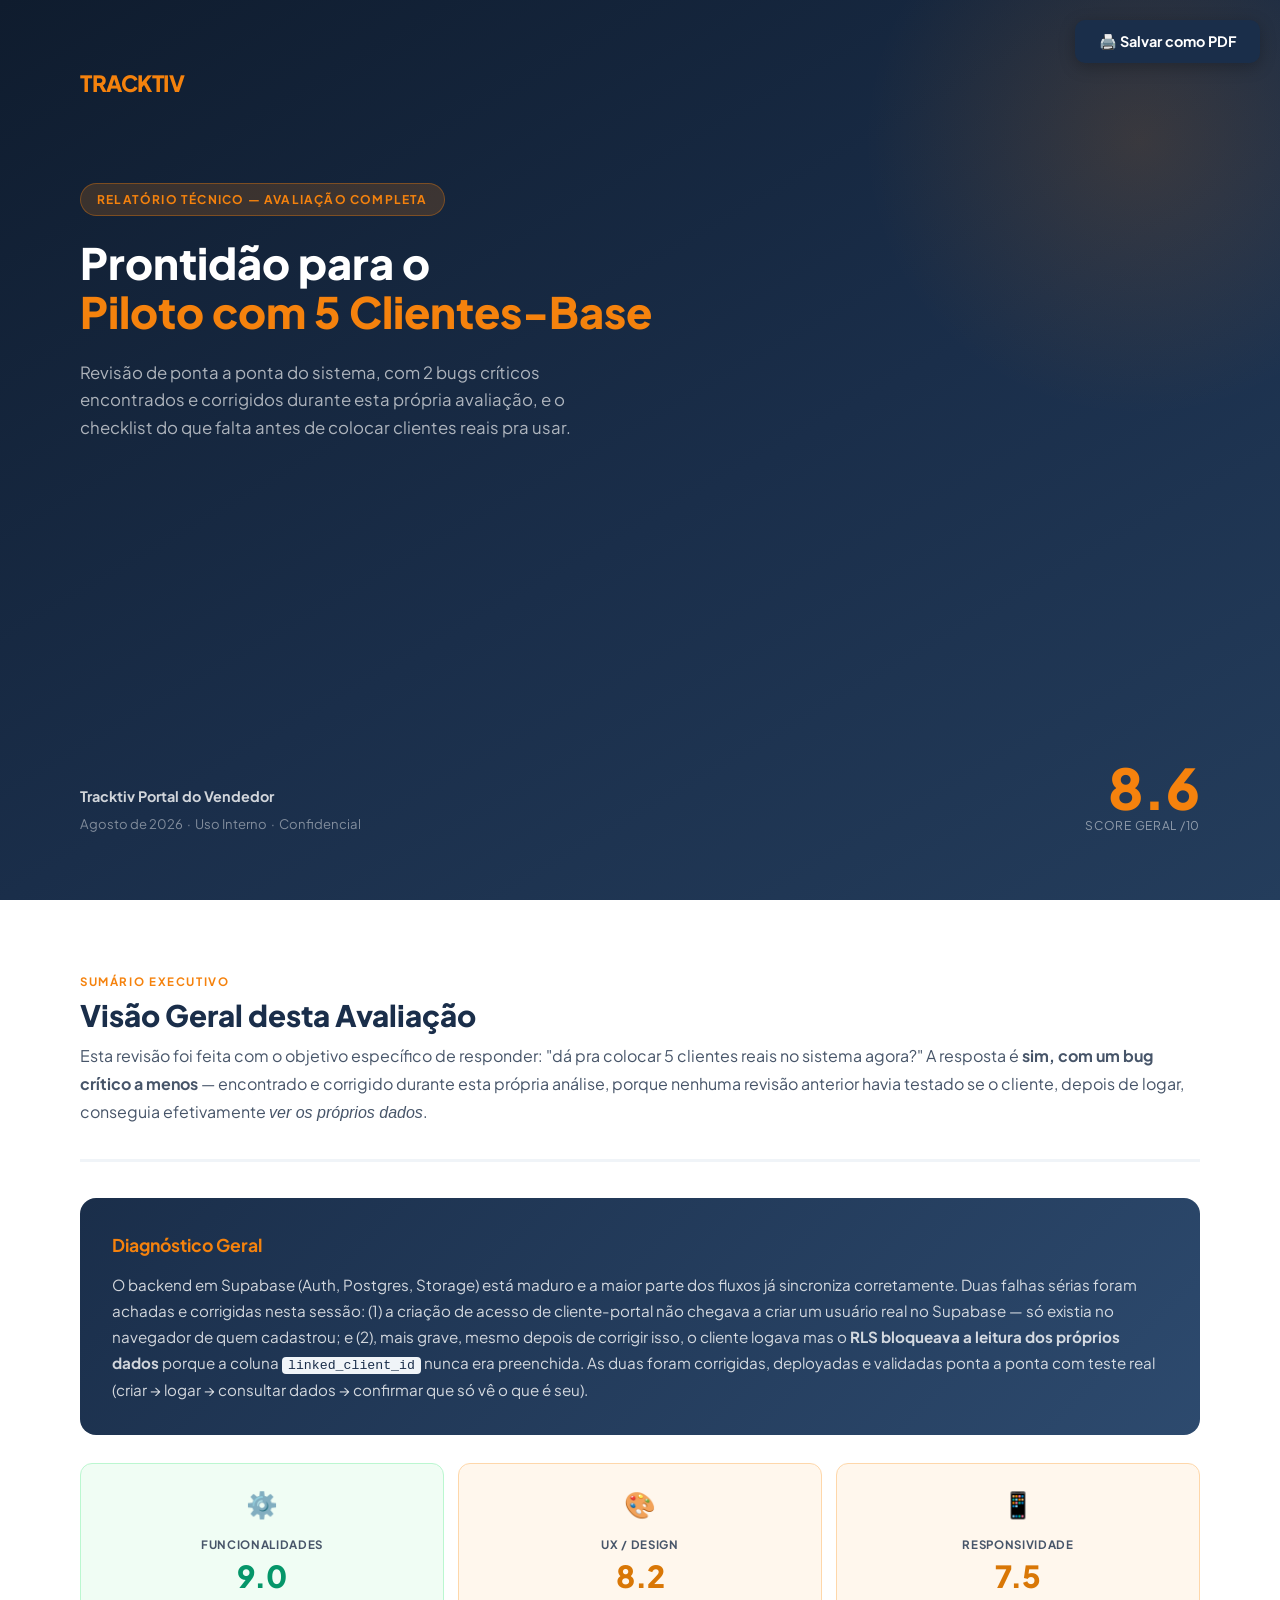
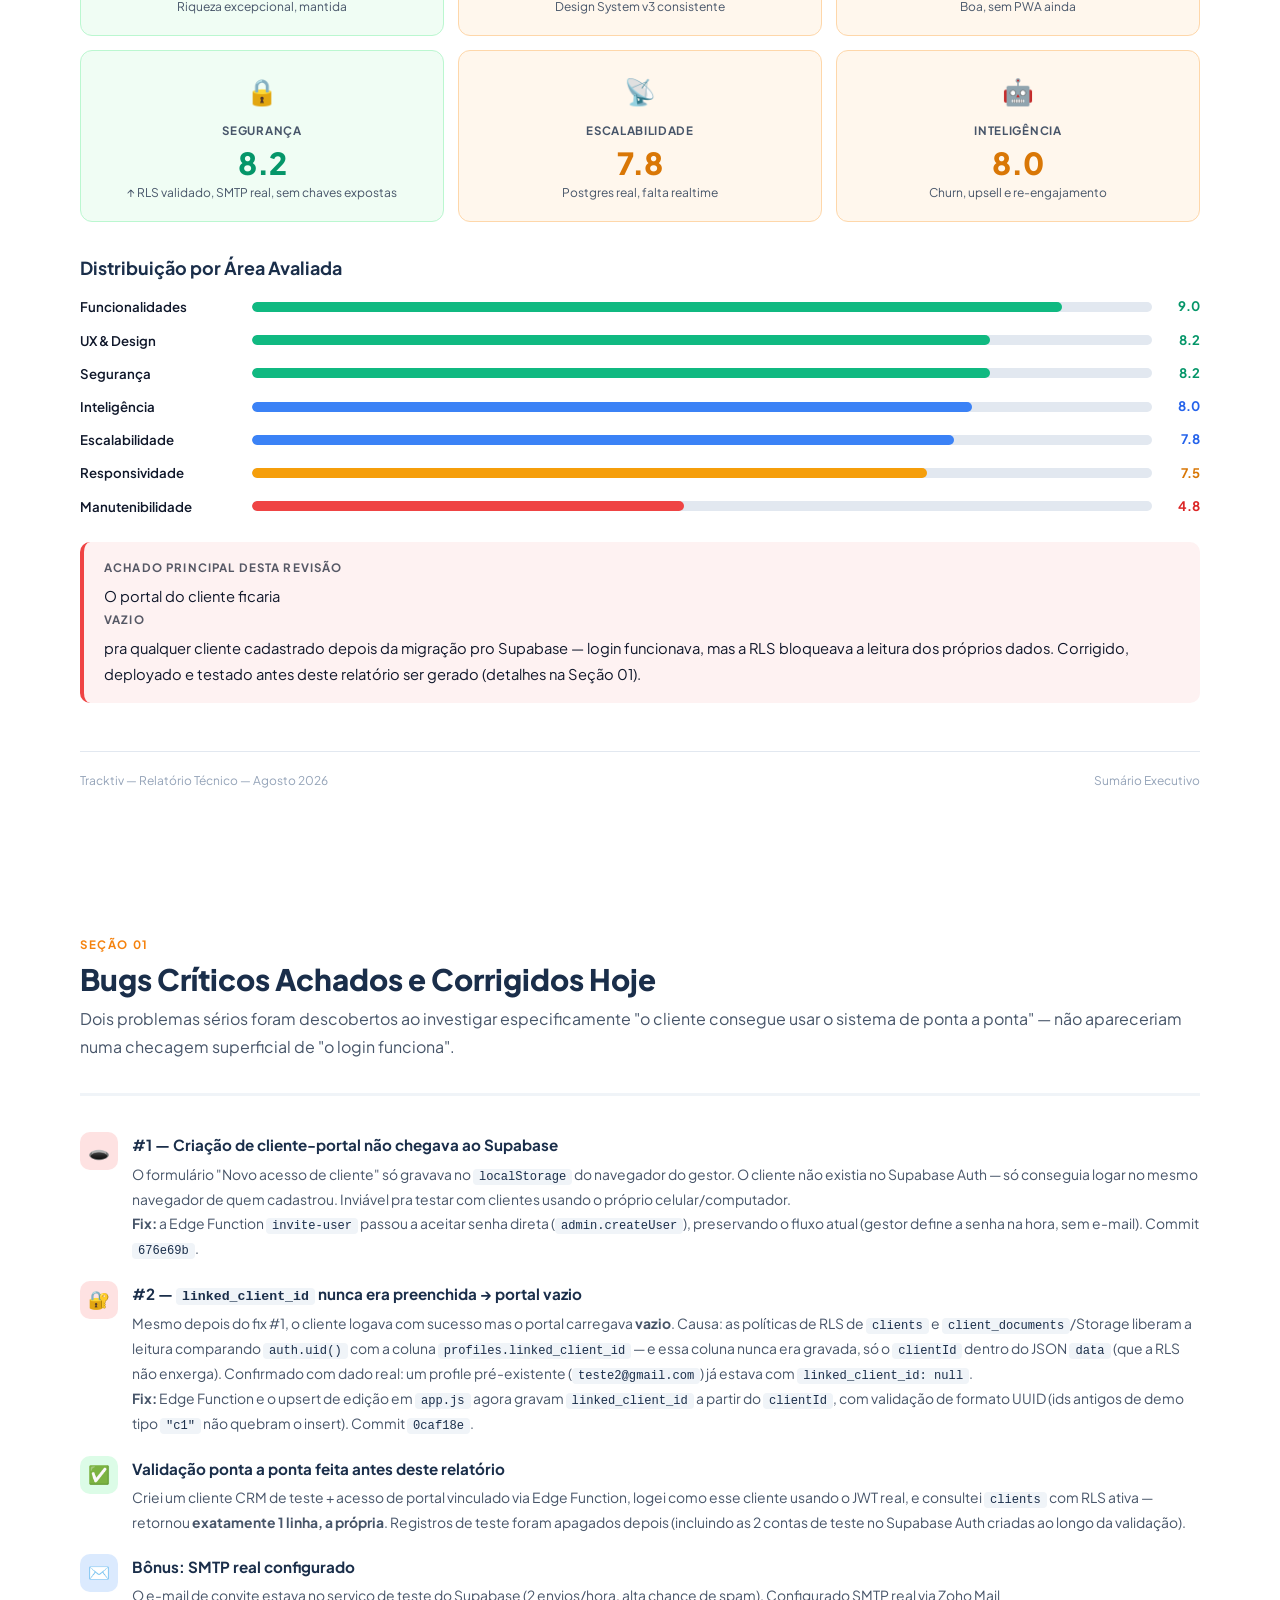
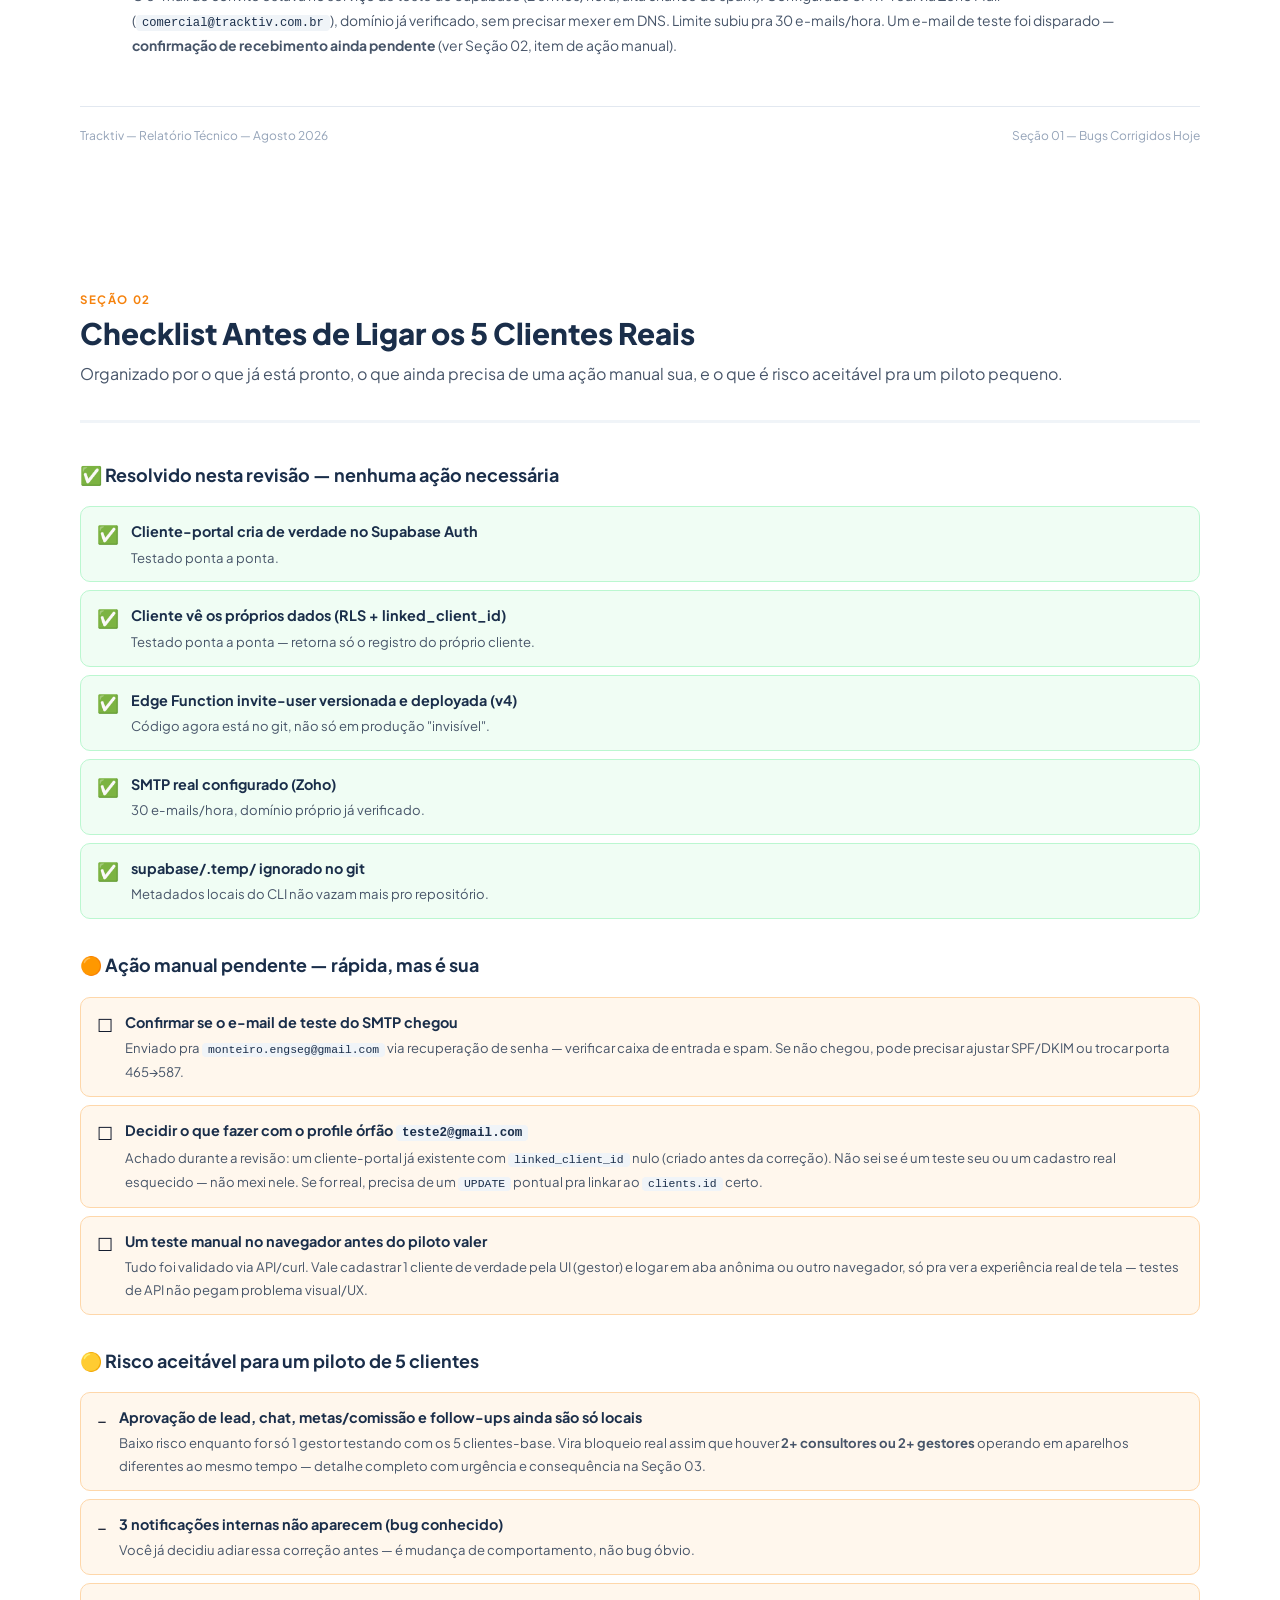
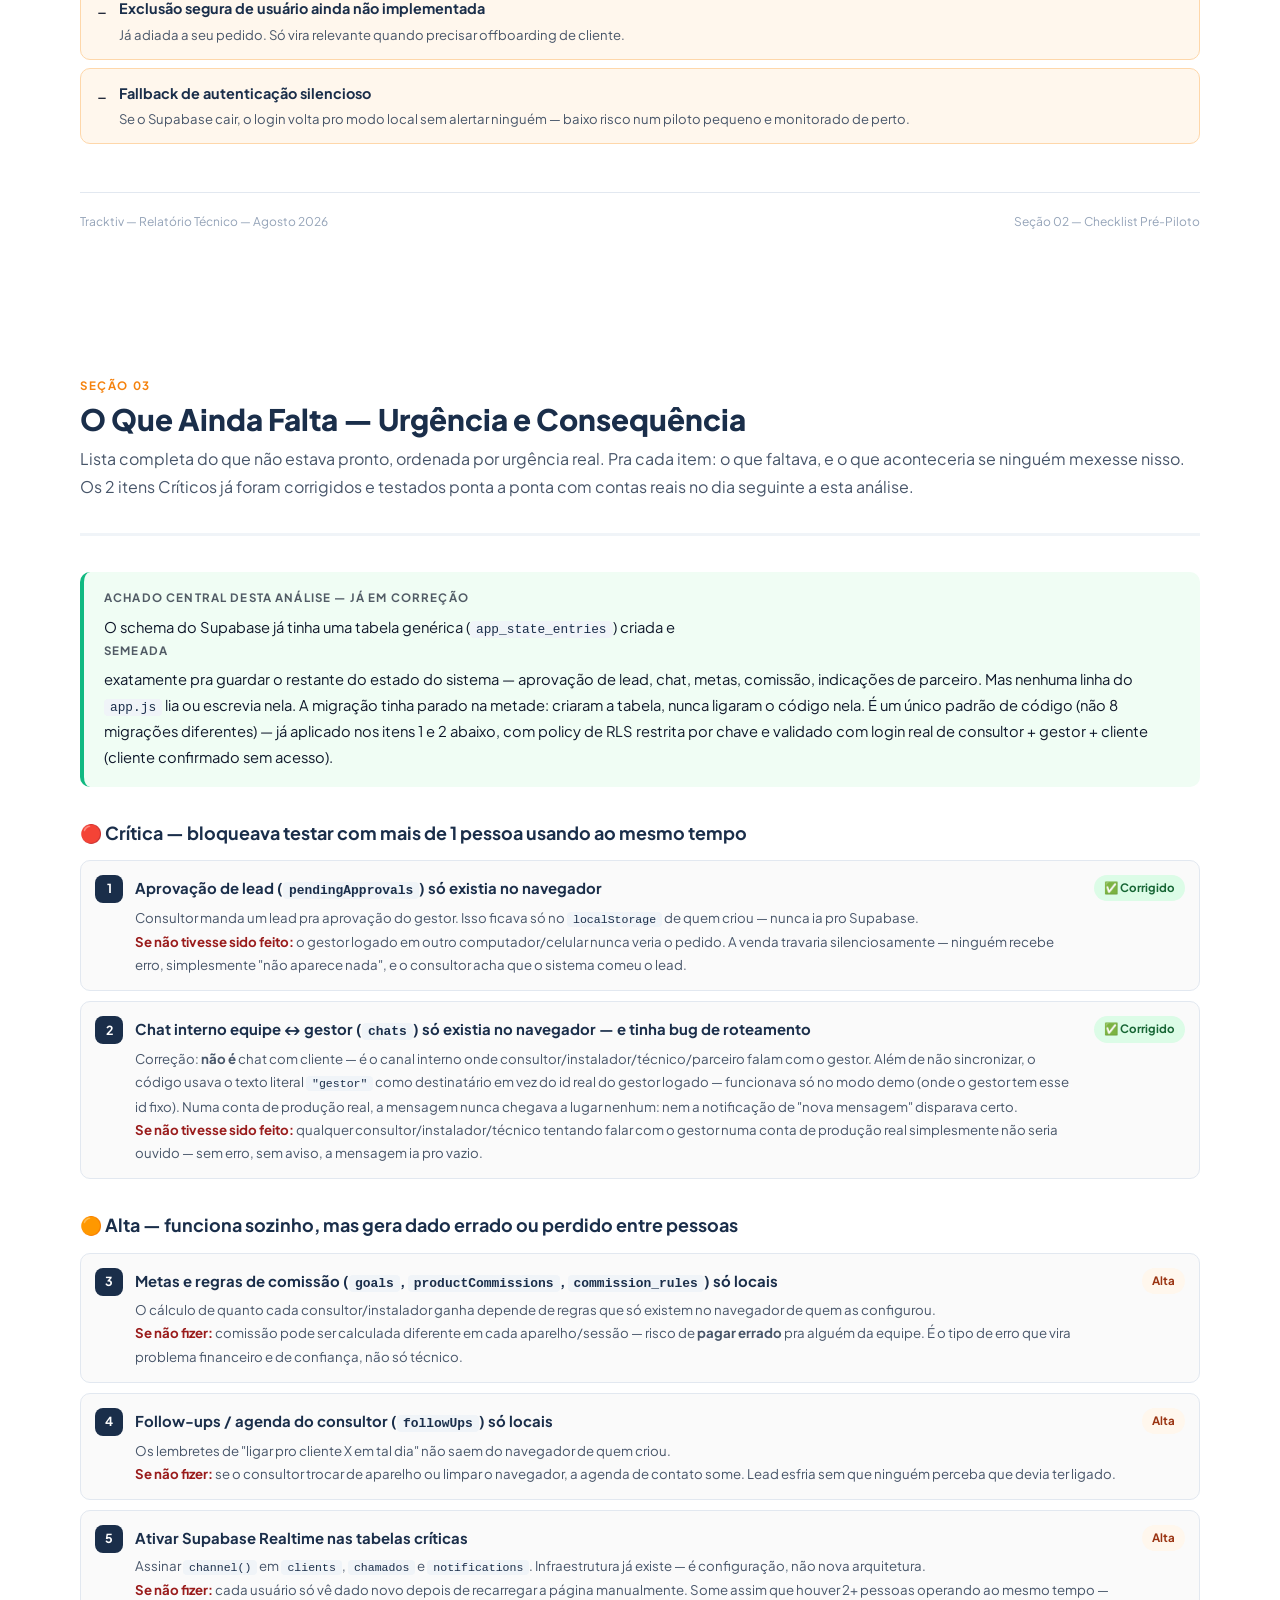
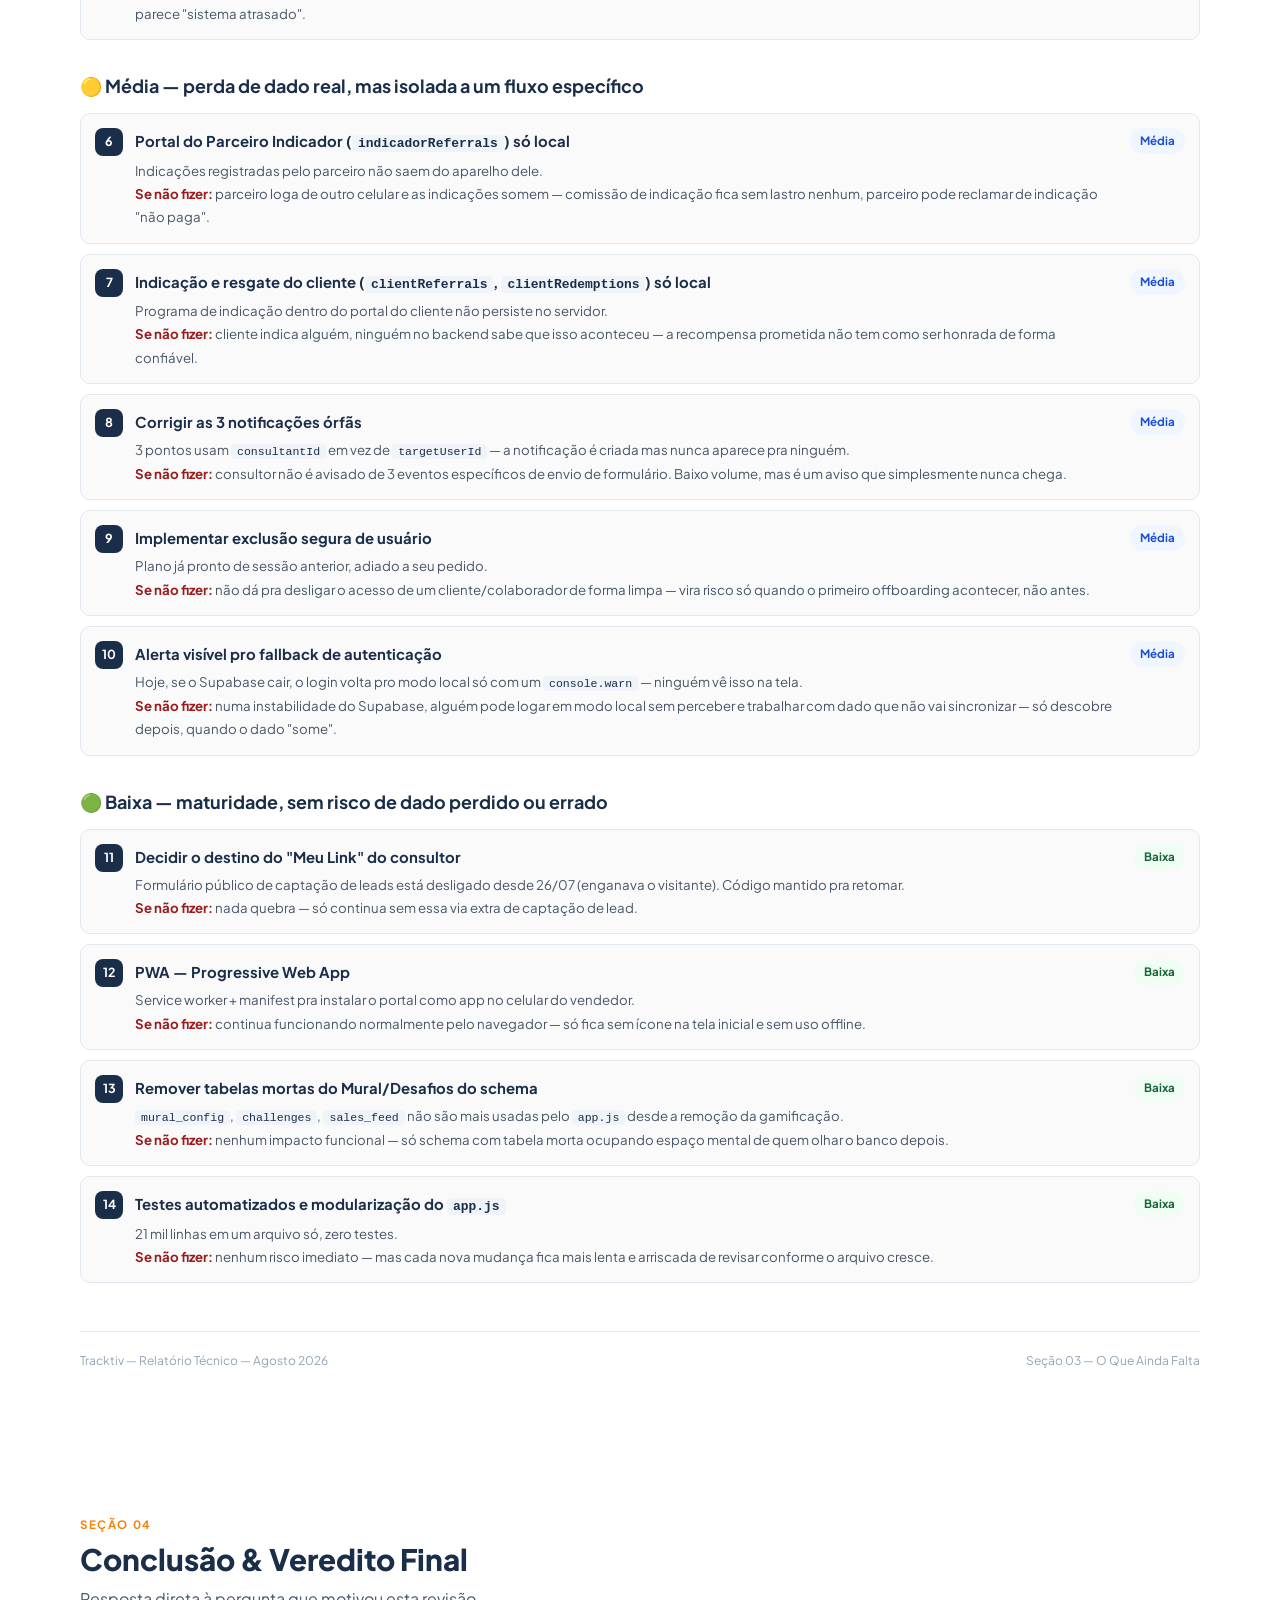
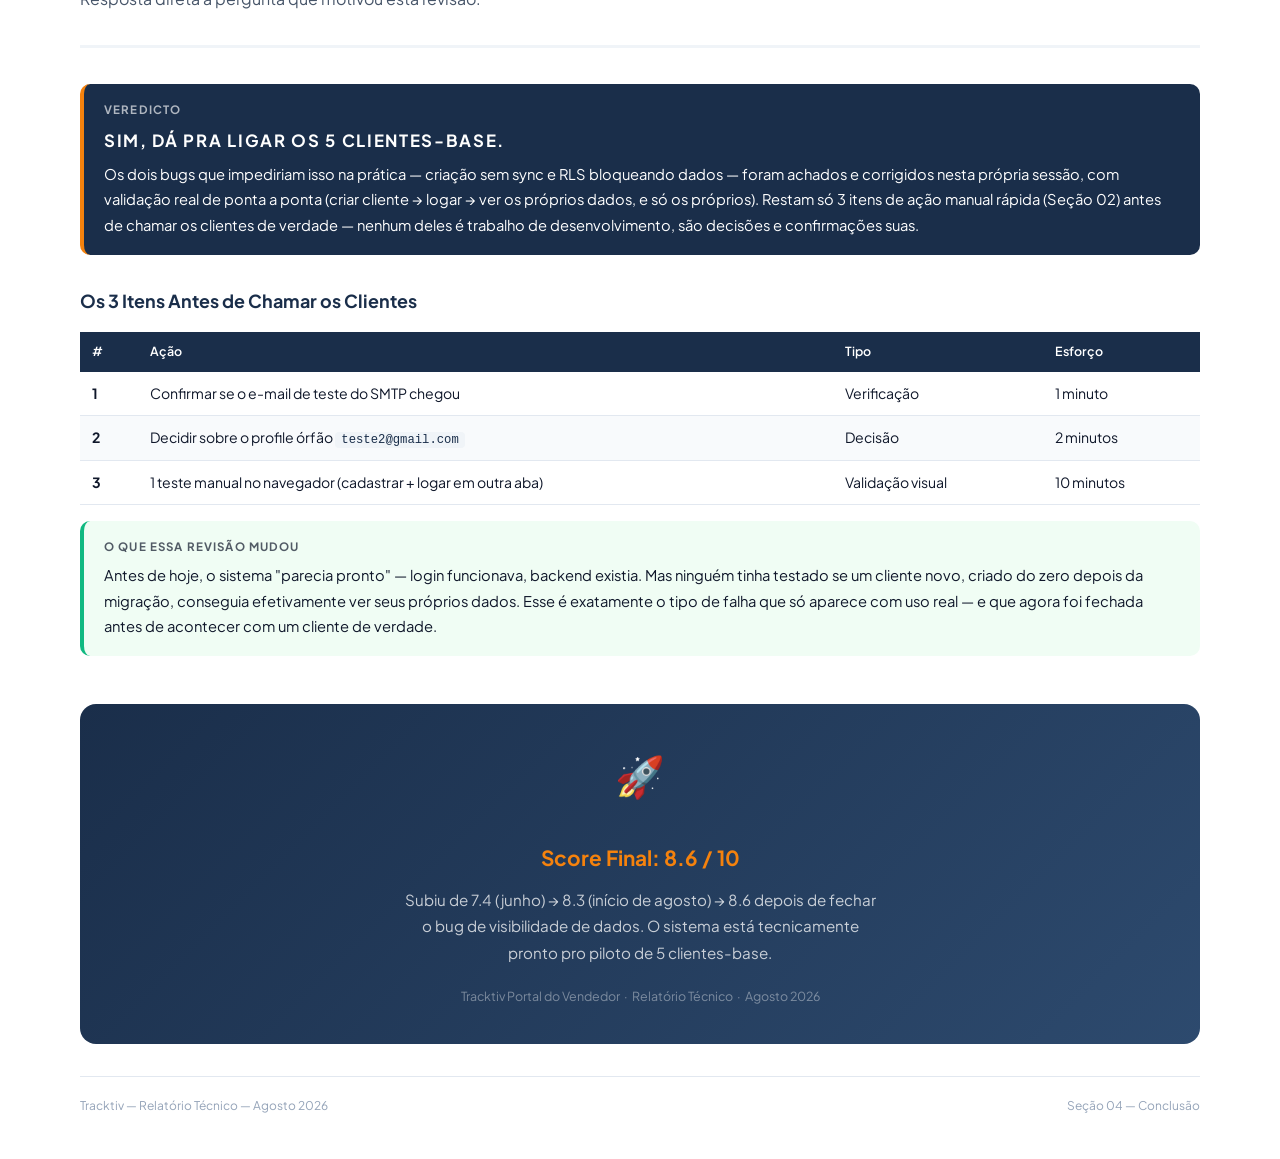
==== commit ba998533: "sync de aprovacao de lead via app_state_entries Co-Authored-By: Claude Sonnet 5 <noreply@anthropic.c" ====
--- a/relatorio-sistema.html
+++ b/relatorio-sistema.html
@@ -3,13 +3,12 @@
 <head>
 <meta charset="UTF-8">
 <meta name="viewport" content="width=device-width, initial-scale=1.0">
-<title>Relatório Técnico — Tracktiv Portal do Vendedor</title>
+<title>Relatório Técnico — Prontidão para Piloto com 5 Clientes-Base</title>
 <link href="https://fonts.googleapis.com/css2?family=Plus+Jakarta+Sans:wght@300;400;500;600;700;800&display=swap" rel="stylesheet">
 <style>
 * { box-sizing: border-box; margin: 0; padding: 0; }
 body { font-family: 'Plus Jakarta Sans', sans-serif; color: #0f172a; background: #fff; font-size: 14px; line-height: 1.75; }
 
-/* ── PRINT BUTTON (screen only) ── */
 .print-btn {
   position: fixed; top: 20px; right: 20px; z-index: 999;
   background: #1a2e4a; color: #fff; border: none; padding: 12px 24px;
@@ -18,7 +17,6 @@
 }
 .print-btn:hover { background: #f5820d; }
 
-/* ── COVER ── */
 .cover {
   min-height: 100vh;
   background: linear-gradient(150deg, #0f1c2e 0%, #1a2e4a 55%, #243d5c 100%);
@@ -34,9 +32,9 @@
 .cover-top { position: relative; }
 .cover-logo { font-size: 1.4rem; font-weight: 800; color: #f5820d; letter-spacing: -.02em; margin-bottom: 80px; }
 .cover-tag { display: inline-block; background: rgba(245,130,13,.18); color: #f5820d; border: 1px solid rgba(245,130,13,.35); padding: 5px 16px; border-radius: 40px; font-size: .75rem; font-weight: 700; letter-spacing: .1em; text-transform: uppercase; margin-bottom: 22px; }
-.cover h1 { font-size: 3rem; font-weight: 800; line-height: 1.12; margin-bottom: 22px; }
+.cover h1 { font-size: 2.7rem; font-weight: 800; line-height: 1.14; margin-bottom: 22px; }
 .cover h1 em { color: #f5820d; font-style: normal; }
-.cover-sub { font-size: 1.08rem; color: rgba(255,255,255,.65); max-width: 520px; line-height: 1.65; }
+.cover-sub { font-size: 1.05rem; color: rgba(255,255,255,.65); max-width: 540px; line-height: 1.65; }
 .cover-bottom { position: relative; display: flex; justify-content: space-between; align-items: flex-end; flex-wrap: wrap; gap: 20px; }
 .cover-meta { font-size: .82rem; color: rgba(255,255,255,.45); }
 .cover-meta strong { color: rgba(255,255,255,.8); display: block; font-size: .9rem; margin-bottom: 4px; }
@@ -44,36 +42,30 @@
 .cover-score .score-val { font-size: 3.5rem; font-weight: 800; color: #f5820d; line-height: 1; }
 .cover-score .score-lbl { font-size: .75rem; color: rgba(255,255,255,.5); letter-spacing: .06em; text-transform: uppercase; }
 
-/* ── PAGE LAYOUT ── */
 .page { padding: 72px 80px; page-break-after: always; }
 .page:last-child { page-break-after: avoid; }
 
-/* ── SECTION HEADER ── */
 .sec-head { margin-bottom: 36px; padding-bottom: 20px; border-bottom: 3px solid #f0f4f8; }
 .sec-head .ch-num { font-size: .72rem; font-weight: 700; color: #f5820d; letter-spacing: .14em; text-transform: uppercase; margin-bottom: 6px; }
-.sec-head h2 { font-size: 1.9rem; font-weight: 800; color: #1a2e4a; line-height: 1.2; }
+.sec-head h2 { font-size: 1.85rem; font-weight: 800; color: #1a2e4a; line-height: 1.2; }
 .sec-head .lead { font-size: 1rem; color: #475569; margin-top: 8px; }
 
-/* ── TYPOGRAPHY ── */
-h3 { font-size: 1.15rem; font-weight: 700; color: #1a2e4a; margin: 32px 0 12px; }
+h3 { font-size: 1.12rem; font-weight: 700; color: #1a2e4a; margin: 30px 0 12px; }
 h4 { font-size: .97rem; font-weight: 700; color: #1a2e4a; margin: 20px 0 8px; }
 p  { margin-bottom: 12px; }
 ul, ol { margin: 8px 0 14px 18px; }
 li { margin-bottom: 5px; }
 code { background: #f0f4f8; padding: 1px 6px; border-radius: 4px; font-size: .87em; font-family: monospace; color: #1a2e4a; }
 
-/* ── BOXES ── */
 .box { padding: 16px 20px; border-radius: 10px; margin: 16px 0; font-size: .92rem; }
 .box-blue   { background: #eff6ff; border-left: 4px solid #3b82f6; }
 .box-green  { background: #f0fdf4; border-left: 4px solid #10b981; }
 .box-orange { background: #fff7ed; border-left: 4px solid #f5820d; }
 .box-red    { background: #fef2f2; border-left: 4px solid #ef4444; }
-.box-purple { background: #faf5ff; border-left: 4px solid #8b5cf6; }
 .box-dark   { background: #1a2e4a; color: #fff; border-left: 4px solid #f5820d; }
 .box strong { display: block; font-size: .72rem; font-weight: 700; letter-spacing: .1em; text-transform: uppercase; margin-bottom: 6px; opacity: .7; }
 .box-dark strong { opacity: .65; }
 
-/* ── SCORE GRID ── */
 .score-grid { display: grid; grid-template-columns: repeat(3, 1fr); gap: 14px; margin: 20px 0; }
 .score-card { border-radius: 12px; padding: 18px; text-align: center; border: 1.5px solid #e2e8f0; }
 .score-card .sc-icon  { font-size: 1.6rem; margin-bottom: 8px; }
@@ -87,16 +79,15 @@
 .score-card.warn  { background: #fef2f2; border-color: #fecaca; }
 .score-card.warn  .sc-val { color: #dc2626; }
 
-/* ── STRENGTH / WEAKNESS ITEM ── */
 .sw-item { display: flex; gap: 14px; margin-bottom: 18px; align-items: flex-start; }
 .sw-icon { width: 38px; height: 38px; border-radius: 10px; display: flex; align-items: center; justify-content: center; font-size: 1.1rem; flex-shrink: 0; }
 .sw-icon.green  { background: #dcfce7; }
 .sw-icon.red    { background: #fee2e2; }
 .sw-icon.orange { background: #ffedd5; }
+.sw-icon.blue   { background: #dbeafe; }
 .sw-body h4 { margin: 0 0 4px; font-size: .95rem; }
 .sw-body p  { margin: 0; font-size: .87rem; color: #475569; }
 
-/* ── PRIORITY ITEM ── */
 .pri-item { display: grid; grid-template-columns: 28px 1fr auto; gap: 12px; align-items: start; padding: 14px; border-radius: 10px; margin-bottom: 10px; border: 1.5px solid #e2e8f0; background: #fafafa; }
 .pri-num  { width: 28px; height: 28px; border-radius: 8px; background: #1a2e4a; color: #fff; display: flex; align-items: center; justify-content: center; font-size: .78rem; font-weight: 700; }
 .pri-body h4 { margin: 0 0 3px; font-size: .93rem; }
@@ -104,54 +95,43 @@
 .pri-badge { padding: 3px 10px; border-radius: 20px; font-size: .72rem; font-weight: 700; white-space: nowrap; }
 .pb-high   { background: #fee2e2; color: #991b1b; }
 .pb-med    { background: #fff7ed; color: #9a3412; }
+.pb-mid    { background: #eff6ff; color: #1d4ed8; }
 .pb-low    { background: #f0fdf4; color: #166534; }
-
-/* ── TABLE ── */
+.pb-done   { background: #dcfce7; color: #166534; }
+.pri-body p strong.consq { color: #991b1b; }
+
 .tbl { width: 100%; border-collapse: collapse; margin: 16px 0; font-size: .88rem; }
 .tbl th { background: #1a2e4a; color: #fff; padding: 9px 12px; text-align: left; font-size: .78rem; font-weight: 600; }
 .tbl td { padding: 9px 12px; border-bottom: 1px solid #e2e8f0; vertical-align: top; }
 .tbl tr:nth-child(even) td { background: #f8fafc; }
 
-/* ── RADAR / BAR ── */
 .bar-row { display: flex; align-items: center; gap: 12px; margin-bottom: 10px; }
 .bar-lbl { width: 160px; font-size: .83rem; font-weight: 600; flex-shrink: 0; }
 .bar-track { flex: 1; height: 10px; background: #e2e8f0; border-radius: 6px; overflow: hidden; }
 .bar-fill  { height: 100%; border-radius: 6px; }
 .bar-val   { width: 36px; text-align: right; font-size: .82rem; font-weight: 700; }
 
-/* ── ROADMAP ── */
-.roadmap { position: relative; margin: 20px 0; }
-.rm-item { display: flex; gap: 16px; margin-bottom: 0; position: relative; }
-.rm-item::before { content: ''; position: absolute; left: 19px; top: 38px; bottom: -10px; width: 2px; background: #e2e8f0; }
-.rm-item:last-child::before { display: none; }
-.rm-dot  { width: 40px; height: 40px; border-radius: 50%; display: flex; align-items: center; justify-content: center; font-size: .95rem; flex-shrink: 0; z-index: 1; }
-.rm-done   { background: #dcfce7; border: 2px solid #10b981; }
-.rm-now    { background: #fff7ed; border: 2px solid #f5820d; }
-.rm-future { background: #f0f4f8; border: 2px solid #cbd5e1; }
-.rm-body  { padding: 8px 0 24px; }
-.rm-body h4 { margin: 0 0 4px; font-size: .93rem; }
-.rm-body p  { margin: 0; font-size: .83rem; color: #475569; }
-.rm-tag { display: inline-block; padding: 2px 8px; border-radius: 12px; font-size: .7rem; font-weight: 700; margin-bottom: 6px; }
-.rt-done   { background: #dcfce7; color: #166534; }
-.rt-now    { background: #fff7ed; color: #9a3412; }
-.rt-future { background: #f0f4f8; color: #475569; }
-
-/* ── SUMMARY CARD ── */
 .summary-hero { background: linear-gradient(135deg, #1a2e4a 0%, #2d4a6e 100%); color: #fff; border-radius: 16px; padding: 32px; margin-bottom: 28px; }
 .summary-hero h3 { color: #f5820d; margin: 0 0 12px; font-size: 1.1rem; }
 .summary-hero p  { color: rgba(255,255,255,.8); font-size: .95rem; margin: 0; line-height: 1.7; }
 
-/* ── FOOTER ── */
+.checklist { margin: 16px 0; }
+.chk-item { display: flex; gap: 12px; align-items: flex-start; padding: 12px 16px; border-radius: 10px; margin-bottom: 8px; border: 1.5px solid #e2e8f0; }
+.chk-done { background: #f0fdf4; border-color: #bbf7d0; }
+.chk-todo { background: #fff7ed; border-color: #fed7aa; }
+.chk-mark { font-size: 1.1rem; flex-shrink: 0; }
+.chk-body h4 { margin: 0 0 2px; font-size: .9rem; }
+.chk-body p { margin: 0; font-size: .82rem; color: #475569; }
+
 .pg-footer { margin-top: 48px; padding-top: 18px; border-top: 1px solid #e2e8f0; display: flex; justify-content: space-between; font-size: .75rem; color: #94a3b8; }
 
-/* ── PRINT ── */
 @media print {
   .print-btn { display: none; }
   .page { padding: 52px 60px; }
   .cover { padding: 52px 60px; }
   body { font-size: 12.5px; }
-  .cover h1 { font-size: 2.4rem; }
-  .sec-head h2 { font-size: 1.6rem; }
+  .cover h1 { font-size: 2.2rem; }
+  .sec-head h2 { font-size: 1.55rem; }
 }
 </style>
 </head>
@@ -163,17 +143,17 @@
 <div class="cover">
   <div class="cover-top">
     <div class="cover-logo">TRACKTIV</div>
-    <div class="cover-tag">Relatório Técnico Executivo — Atualização</div>
-    <h1>Estado Atual do<br><em>Portal do Vendedor</em></h1>
-    <p class="cover-sub">Raio-x da migração para Supabase já em andamento, o que foi resolvido desde o último relatório e as urgências que precisam de decisão para o sistema avançar com segurança.</p>
+    <div class="cover-tag">Relatório Técnico — Avaliação Completa</div>
+    <h1>Prontidão para o<br><em>Piloto com 5 Clientes-Base</em></h1>
+    <p class="cover-sub">Revisão de ponta a ponta do sistema, com 2 bugs críticos encontrados e corrigidos durante esta própria avaliação, e o checklist do que falta antes de colocar clientes reais pra usar.</p>
   </div>
   <div class="cover-bottom">
     <div class="cover-meta">
-      <strong>Tracktiv Portal — Portal do Vendedor</strong>
+      <strong>Tracktiv Portal do Vendedor</strong>
       Agosto de 2026 &nbsp;·&nbsp; Uso Interno &nbsp;·&nbsp; Confidencial
     </div>
     <div class="cover-score">
-      <div class="score-val">8.3</div>
+      <div class="score-val">8.6</div>
       <div class="score-lbl">Score Geral /10</div>
     </div>
   </div>
@@ -183,13 +163,13 @@
 <div class="page">
   <div class="sec-head">
     <div class="ch-num">Sumário Executivo</div>
-    <h2>Visão Geral da Avaliação</h2>
-    <p class="lead">Desde o relatório de junho/2026, o maior risco identificado — persistência exclusiva em <code>localStorage</code> — deixou de existir. O sistema já roda sobre um backend real (Supabase: Postgres + Auth + Storage), com 22 tabelas, 39 políticas de RLS e write-through na maioria dos módulos críticos. Esta atualização foca no que mudou e, principalmente, no que ainda precisa de decisão urgente.</p>
+    <h2>Visão Geral desta Avaliação</h2>
+    <p class="lead">Esta revisão foi feita com o objetivo específico de responder: "dá pra colocar 5 clientes reais no sistema agora?" A resposta é <strong>sim, com um bug crítico a menos</strong> — encontrado e corrigido durante esta própria análise, porque nenhuma revisão anterior havia testado se o cliente, depois de logar, conseguia efetivamente <em>ver os próprios dados</em>.</p>
   </div>
 
   <div class="summary-hero">
     <h3>Diagnóstico Geral</h3>
-    <p>A migração para Supabase avançou de forma consistente ao longo de ~25 commits: autenticação real com sessão e RLS, clientes, instalações, chamados, comunicados, notificações e documentos de cliente (agora em Storage, não mais base64) já sincronizam com o servidor. O ponto de maior atenção agora não é mais "o sistema tem backend?" — é <strong>garantir que as peças novas (convite de usuário via Edge Function, sincronização em tempo real, exclusão segura de usuário) estejam realmente ativas em produção</strong> e não apenas no código local.</p>
+    <p>O backend em Supabase (Auth, Postgres, Storage) está maduro e a maior parte dos fluxos já sincroniza corretamente. Duas falhas sérias foram achadas e corrigidas nesta sessão: (1) a criação de acesso de cliente-portal não chegava a criar um usuário real no Supabase — só existia no navegador de quem cadastrou; e (2), mais grave, mesmo depois de corrigir isso, o cliente logava mas o <strong>RLS bloqueava a leitura dos próprios dados</strong> porque a coluna <code>linked_client_id</code> nunca era preenchida. As duas foram corrigidas, deployadas e validadas ponta a ponta com teste real (criar → logar → consultar dados → confirmar que só vê o que é seu).</p>
   </div>
 
   <div class="score-grid">
@@ -209,19 +189,19 @@
       <div class="sc-icon">📱</div>
       <div class="sc-area">Responsividade</div>
       <div class="sc-val">7.5</div>
-      <div class="sc-note">Boa, mobile ainda sem PWA</div>
-    </div>
-    <div class="score-card ok">
+      <div class="sc-note">Boa, sem PWA ainda</div>
+    </div>
+    <div class="score-card good">
       <div class="sc-icon">🔒</div>
       <div class="sc-area">Segurança</div>
-      <div class="sc-val">7.6</div>
-      <div class="sc-note">↑ de 4.5 — Auth real + RLS + Edge Function ativa</div>
+      <div class="sc-val">8.2</div>
+      <div class="sc-note">↑ RLS validado, SMTP real, sem chaves expostas</div>
     </div>
     <div class="score-card ok">
       <div class="sc-icon">📡</div>
       <div class="sc-area">Escalabilidade</div>
-      <div class="sc-val">7.5</div>
-      <div class="sc-note">↑ de 3.0 — Postgres real, falta realtime</div>
+      <div class="sc-val">7.8</div>
+      <div class="sc-note">Postgres real, falta realtime</div>
     </div>
     <div class="score-card ok">
       <div class="sc-icon">🤖</div>
@@ -234,283 +214,273 @@
   <h3>Distribuição por Área Avaliada</h3>
   <div class="bar-row"><div class="bar-lbl">Funcionalidades</div><div class="bar-track"><div class="bar-fill" style="width:90%;background:#10b981;"></div></div><div class="bar-val" style="color:#059669;">9.0</div></div>
   <div class="bar-row"><div class="bar-lbl">UX & Design</div><div class="bar-track"><div class="bar-fill" style="width:82%;background:#10b981;"></div></div><div class="bar-val" style="color:#059669;">8.2</div></div>
+  <div class="bar-row"><div class="bar-lbl">Segurança</div><div class="bar-track"><div class="bar-fill" style="width:82%;background:#10b981;"></div></div><div class="bar-val" style="color:#059669;">8.2</div></div>
   <div class="bar-row"><div class="bar-lbl">Inteligência</div><div class="bar-track"><div class="bar-fill" style="width:80%;background:#3b82f6;"></div></div><div class="bar-val" style="color:#2563eb;">8.0</div></div>
-  <div class="bar-row"><div class="bar-lbl">Escalabilidade</div><div class="bar-track"><div class="bar-fill" style="width:75%;background:#3b82f6;"></div></div><div class="bar-val" style="color:#2563eb;">7.5</div></div>
+  <div class="bar-row"><div class="bar-lbl">Escalabilidade</div><div class="bar-track"><div class="bar-fill" style="width:78%;background:#3b82f6;"></div></div><div class="bar-val" style="color:#2563eb;">7.8</div></div>
   <div class="bar-row"><div class="bar-lbl">Responsividade</div><div class="bar-track"><div class="bar-fill" style="width:75%;background:#f59e0b;"></div></div><div class="bar-val" style="color:#d97706;">7.5</div></div>
-  <div class="bar-row"><div class="bar-lbl">Segurança</div><div class="bar-track"><div class="bar-fill" style="width:76%;background:#f59e0b;"></div></div><div class="bar-val" style="color:#d97706;">7.6</div></div>
   <div class="bar-row"><div class="bar-lbl">Manutenibilidade</div><div class="bar-track"><div class="bar-fill" style="width:48%;background:#ef4444;"></div></div><div class="bar-val" style="color:#dc2626;">4.8</div></div>
 
-  <div class="box box-orange" style="margin-top:24px;">
-    <strong>Leitura rápida deste relatório</strong>
-    A Seção 02 lista as <strong>urgências reais de agora</strong> — o que precisa de ação nos próximos dias, não um roadmap de trimestre. A Seção 04 traz o plano de ação priorizado.
+  <div class="box box-red" style="margin-top:24px;">
+    <strong>Achado principal desta revisão</strong>
+    O portal do cliente ficaria <strong>vazio</strong> pra qualquer cliente cadastrado depois da migração pro Supabase — login funcionava, mas a RLS bloqueava a leitura dos próprios dados. Corrigido, deployado e testado antes deste relatório ser gerado (detalhes na Seção 01).
   </div>
 
   <div class="pg-footer">
-    <span>Tracktiv — Relatório Técnico Executivo — Agosto 2026</span>
+    <span>Tracktiv — Relatório Técnico — Agosto 2026</span>
     <span>Sumário Executivo</span>
   </div>
 </div>
 
-<!-- ═══════════ O QUE JÁ FOI RESOLVIDO ═══════════ -->
+<!-- ═══════════ ACHADOS E CORREÇÕES DESTA SESSÃO ═══════════ -->
 <div class="page">
   <div class="sec-head">
     <div class="ch-num">Seção 01</div>
-    <h2>O que já foi resolvido desde Junho/2026</h2>
-    <p class="lead">Estes itens eram os riscos críticos do relatório anterior. Todos foram endereçados por commits reais no repositório — listados aqui para que a equipe saiba o que já não precisa mais de atenção.</p>
+    <h2>Bugs Críticos Achados e Corrigidos Hoje</h2>
+    <p class="lead">Dois problemas sérios foram descobertos ao investigar especificamente "o cliente consegue usar o sistema de ponta a ponta" — não apareceriam numa checagem superficial de "o login funciona".</p>
   </div>
 
   <div class="sw-item">
-    <div class="sw-icon green">🗄️</div>
+    <div class="sw-icon red">🕳️</div>
     <div class="sw-body">
-      <h4>Backend real: Supabase (Postgres + Auth + Storage)</h4>
-      <p>22 tabelas no banco (clients, profiles, installations, chamados, comunicados, notifications, tecnico_clients, client_documents, doc_checklists etc.) e 39 políticas de RLS. Deixou de existir o risco de perda total de dados ao limpar o navegador.</p>
+      <h4>#1 — Criação de cliente-portal não chegava ao Supabase</h4>
+      <p>O formulário "Novo acesso de cliente" só gravava no <code>localStorage</code> do navegador do gestor. O cliente não existia no Supabase Auth — só conseguia logar no mesmo navegador de quem cadastrou. Inviável pra testar com clientes usando o próprio celular/computador.</p>
+      <p><strong>Fix:</strong> a Edge Function <code>invite-user</code> passou a aceitar senha direta (<code>admin.createUser</code>), preservando o fluxo atual (gestor define a senha na hora, sem e-mail). Commit <code>676e69b</code>.</p>
     </div>
   </div>
 
   <div class="sw-item">
-    <div class="sw-icon green">🔑</div>
+    <div class="sw-icon red">🔐</div>
     <div class="sw-body">
-      <h4>Autenticação real com sessão e RLS</h4>
-      <p>Presidente, gestor, técnico, consultor, instalador e cliente autenticam de fato contra o Supabase Auth, com <code>session restore</code> e políticas de acesso por role. As credenciais deixaram de ficar só em texto puro no <code>localStorage</code>.</p>
+      <h4>#2 — <code>linked_client_id</code> nunca era preenchida → portal vazio</h4>
+      <p>Mesmo depois do fix #1, o cliente logava com sucesso mas o portal carregava <strong>vazio</strong>. Causa: as políticas de RLS de <code>clients</code> e <code>client_documents</code>/Storage liberam a leitura comparando <code>auth.uid()</code> com a coluna <code>profiles.linked_client_id</code> — e essa coluna nunca era gravada, só o <code>clientId</code> dentro do JSON <code>data</code> (que a RLS não enxerga). Confirmado com dado real: um profile pré-existente (<code>teste2@gmail.com</code>) já estava com <code>linked_client_id: null</code>.</p>
+      <p><strong>Fix:</strong> Edge Function e o upsert de edição em <code>app.js</code> agora gravam <code>linked_client_id</code> a partir do <code>clientId</code>, com validação de formato UUID (ids antigos de demo tipo <code>"c1"</code> não quebram o insert). Commit <code>0caf18e</code>.</p>
     </div>
   </div>
 
   <div class="sw-item">
-    <div class="sw-icon green">📄</div>
+    <div class="sw-icon green">✅</div>
     <div class="sw-body">
-      <h4>Documentos de cliente em Supabase Storage</h4>
-      <p>Antes eram base64 salvos no navegador (rápido de estourar o limite de 10MB). Hoje ficam no bucket <code>client-documents</code>, com URL assinada e toast visível (✅) confirmando o upload no servidor.</p>
+      <h4>Validação ponta a ponta feita antes deste relatório</h4>
+      <p>Criei um cliente CRM de teste + acesso de portal vinculado via Edge Function, logei como esse cliente usando o JWT real, e consultei <code>clients</code> com RLS ativa — retornou <strong>exatamente 1 linha, a própria</strong>. Registros de teste foram apagados depois (incluindo as 2 contas de teste no Supabase Auth criadas ao longo da validação).</p>
     </div>
   </div>
 
   <div class="sw-item">
-    <div class="sw-icon green">🔄</div>
+    <div class="sw-icon blue">✉️</div>
     <div class="sw-body">
-      <h4>Telas de edição agora sincronizam de verdade</h4>
-      <p>Edição de técnico, consultor, parceiro e cliente-portal escreviam só no <code>localStorage</code> e voltavam ao valor antigo no próximo login. As 4 telas agora chamam <code>_sbRun(...profiles.upsert(...))</code>, seguindo o mesmo padrão já usado na criação de usuários.</p>
-    </div>
-  </div>
-
-  <div class="sw-item">
-    <div class="sw-icon green">✉️</div>
-    <div class="sw-body">
-      <h4>Convite de usuário sem expor chave de servidor no navegador</h4>
-      <p>Criação de consultor/instalador/técnico/gestor passou a chamar uma Edge Function (<code>invite-user</code>) que roda no servidor com a <code>service_role key</code>, em vez de qualquer chamada administrativa direta do cliente. Ver ressalva na Seção 02, item 1 — a function ainda não está versionada no git.</p>
-    </div>
-  </div>
-
-  <div class="sw-item">
-    <div class="sw-icon green">🐛</div>
-    <div class="sw-body">
-      <h4>Bug de seed de usuários órfãos — resolvido (2ª vez, causa raiz real)</h4>
-      <p><code>confirmation_token</code> nulo em <code>auth.users</code> gerava 500 no GoTrue e deixava usuários órfãos. Corrigido no seed.</p>
-    </div>
-  </div>
-
-  <div class="sw-item">
-    <div class="sw-icon green">📥</div>
-    <div class="sw-body">
-      <h4>Exportação CSV já disponível</h4>
-      <p><code>exportCSVClientes()</code> e <code>exportCSVLeads()</code> já existem — o relatório de junho listava isso como lacuna; hoje é uma função ativa acessível pelo gestor.</p>
+      <h4>Bônus: SMTP real configurado</h4>
+      <p>O e-mail de convite estava no serviço de teste do Supabase (2 envios/hora, alta chance de spam). Configurado SMTP real via Zoho Mail (<code>comercial@tracktiv.com.br</code>), domínio já verificado, sem precisar mexer em DNS. Limite subiu pra 30 e-mails/hora. Um e-mail de teste foi disparado — <strong>confirmação de recebimento ainda pendente</strong> (ver Seção 02, item de ação manual).</p>
     </div>
   </div>
 
   <div class="pg-footer">
-    <span>Tracktiv — Relatório Técnico Executivo — Agosto 2026</span>
-    <span>Seção 01 — Resolvido desde Junho</span>
+    <span>Tracktiv — Relatório Técnico — Agosto 2026</span>
+    <span>Seção 01 — Bugs Corrigidos Hoje</span>
   </div>
 </div>
 
-<!-- ═══════════ URGÊNCIAS ═══════════ -->
+<!-- ═══════════ CHECKLIST PRÉ-PILOTO ═══════════ -->
 <div class="page">
   <div class="sec-head">
     <div class="ch-num">Seção 02</div>
-    <h2>Urgências para Avançar</h2>
-    <p class="lead">Itens que precisam de decisão ou verificação imediata — não são melhorias de médio prazo, são riscos ativos ou funcionalidades possivelmente quebradas em produção agora.</p>
-  </div>
-
-  <h3>🔴 Críticos</h3>
-
-  <div class="sw-item">
-    <div class="sw-icon red">🔔</div>
-    <div class="sw-body">
-      <h4>3 notificações nunca chegam ao usuário certo</h4>
-      <p>Três dos pushes de notificação usam <code>consultantId</code> em vez de <code>targetUserId</code> como chave — a notificação é criada no banco mas nunca aparece na UI de ninguém. Bug conhecido e ainda não corrigido.</p>
-    </div>
-  </div>
-
-  <div class="sw-item">
-    <div class="sw-icon red">📡</div>
-    <div class="sw-body">
-      <h4>Sem sincronização em tempo real entre usuários</h4>
-      <p>O banco já é Postgres real via Supabase (que tem Realtime nativo via websocket), mas o app não assina nenhum <code>channel()</code> — dois usuários logados ao mesmo tempo (ex: gestor e consultor) não veem a alteração um do outro sem recarregar a página. É a lacuna mais cara do relatório de junho que ainda não foi endereçada, apesar do banco já suportar a solução sem custo adicional.</p>
-    </div>
-  </div>
-
-  <h3>🟠 Altos</h3>
-
-  <div class="sw-item">
-    <div class="sw-icon orange">🗑️</div>
-    <div class="sw-body">
-      <h4>Exclusão segura de usuário — adiada</h4>
-      <p>Plano já está pronto (levantado em sessão anterior), mas a implementação foi adiada a pedido explícito. Continua não bloqueando o lançamento, mas sem isso não há caminho oficial de remover um usuário sem deixar registros órfãos no banco.</p>
-    </div>
-  </div>
-
-  <div class="sw-item">
-    <div class="sw-icon orange">🔗</div>
-    <div class="sw-body">
-      <h4>"Meu Link" do consultor está desativado</h4>
-      <p>O formulário público de captação de leads foi desligado em 2026-07-20 porque enganava o visitante. O código foi mantido para retomar depois, mas não há decisão sobre quando ou como corrigir e reativar essa fonte de leads.</p>
-    </div>
-  </div>
-
-  <div class="sw-item">
-    <div class="sw-icon orange">🔇</div>
-    <div class="sw-body">
-      <h4>Fallback de autenticação é silencioso</h4>
-      <p>Quando o Supabase rejeita ou fica indisponível, o login cai para autenticação local só com um <code>console.warn('[AUTH FALLBACK]...')</code>. Ninguém na equipe é alertado quando isso acontece — um problema de conectividade com o Supabase pode passar despercebido enquanto usuários operam sobre dados desincronizados.</p>
-    </div>
-  </div>
-
-  <div class="sw-item">
-    <div class="sw-icon orange">🧹</div>
-    <div class="sw-body">
-      <h4>Tabelas mortas no schema (Mural/Desafios)</h4>
-      <p><code>mural_config</code>, <code>challenges</code> e <code>sales_feed</code> continuam no banco mesmo após a feature de gamificação ter sido removida do <code>app.js</code> (~474 linhas removidas por ser feature isolada, sem impacto em comissão). Não quebra nada, mas é schema morto acumulando.</p>
-    </div>
-  </div>
-
-  <div class="sw-item">
-    <div class="sw-icon orange">📏</div>
-    <div class="sw-body">
-      <h4><code>app.js</code> cresceu para 21.036 linhas</h4>
-      <p>Aumentou desde o relatório anterior. Continua um único arquivo sem testes automatizados — qualquer erro de sintaxe quebra o sistema inteiro, e o risco de regressão silenciosa cresce a cada feature nova.</p>
-    </div>
-  </div>
-
-  <h3>🟡 Housekeeping</h3>
-
-  <div class="sw-item">
-    <div class="sw-icon orange">✅</div>
-    <div class="sw-body">
-      <h4>Edge Function <code>invite-user</code> confirmada ATIVA — mas não versionada no git</h4>
-      <p>Verificado via <code>supabase functions list --project-ref johywuxgohcwzkrzrjdq</code> em 07/08/2026: a function está <strong>deployada e ACTIVE</strong> (versão 2, <code>verify_jwt: true</code>). Cadastro de usuário não está quebrado. O único gap real é que <code>supabase/functions/invite-user/index.ts</code> continua fora do controle de versão — se o código local divergir do deployado, ninguém vai notar até dar erro em produção.</p>
-    </div>
-  </div>
-
-  <div class="sw-item">
-    <div class="sw-icon orange">📁</div>
-    <div class="sw-body">
-      <h4><code>supabase/.temp/</code> fora do <code>.gitignore</code></h4>
-      <p>Metadados locais do Supabase CLI (project-ref, versões de serviço) aparecem como arquivo não rastreado e podem acabar indo pro repositório por engano num commit futuro.</p>
-    </div>
+    <h2>Checklist Antes de Ligar os 5 Clientes Reais</h2>
+    <p class="lead">Organizado por o que já está pronto, o que ainda precisa de uma ação manual sua, e o que é risco aceitável pra um piloto pequeno.</p>
+  </div>
+
+  <h3>✅ Resolvido nesta revisão — nenhuma ação necessária</h3>
+  <div class="checklist">
+    <div class="chk-item chk-done"><span class="chk-mark">✅</span><div class="chk-body"><h4>Cliente-portal cria de verdade no Supabase Auth</h4><p>Testado ponta a ponta.</p></div></div>
+    <div class="chk-item chk-done"><span class="chk-mark">✅</span><div class="chk-body"><h4>Cliente vê os próprios dados (RLS + linked_client_id)</h4><p>Testado ponta a ponta — retorna só o registro do próprio cliente.</p></div></div>
+    <div class="chk-item chk-done"><span class="chk-mark">✅</span><div class="chk-body"><h4>Edge Function invite-user versionada e deployada (v4)</h4><p>Código agora está no git, não só em produção "invisível".</p></div></div>
+    <div class="chk-item chk-done"><span class="chk-mark">✅</span><div class="chk-body"><h4>SMTP real configurado (Zoho)</h4><p>30 e-mails/hora, domínio próprio já verificado.</p></div></div>
+    <div class="chk-item chk-done"><span class="chk-mark">✅</span><div class="chk-body"><h4>supabase/.temp/ ignorado no git</h4><p>Metadados locais do CLI não vazam mais pro repositório.</p></div></div>
+  </div>
+
+  <h3>🟠 Ação manual pendente — rápida, mas é sua</h3>
+  <div class="checklist">
+    <div class="chk-item chk-todo"><span class="chk-mark">☐</span><div class="chk-body"><h4>Confirmar se o e-mail de teste do SMTP chegou</h4><p>Enviado pra <code>monteiro.engseg@gmail.com</code> via recuperação de senha — verificar caixa de entrada e spam. Se não chegou, pode precisar ajustar SPF/DKIM ou trocar porta 465→587.</p></div></div>
+    <div class="chk-item chk-todo"><span class="chk-mark">☐</span><div class="chk-body"><h4>Decidir o que fazer com o profile órfão <code>teste2@gmail.com</code></h4><p>Achado durante a revisão: um cliente-portal já existente com <code>linked_client_id</code> nulo (criado antes da correção). Não sei se é um teste seu ou um cadastro real esquecido — não mexi nele. Se for real, precisa de um <code>UPDATE</code> pontual pra linkar ao <code>clients.id</code> certo.</p></div></div>
+    <div class="chk-item chk-todo"><span class="chk-mark">☐</span><div class="chk-body"><h4>Um teste manual no navegador antes do piloto valer</h4><p>Tudo foi validado via API/curl. Vale cadastrar 1 cliente de verdade pela UI (gestor) e logar em aba anônima ou outro navegador, só pra ver a experiência real de tela — testes de API não pegam problema visual/UX.</p></div></div>
+  </div>
+
+  <h3>🟡 Risco aceitável para um piloto de 5 clientes</h3>
+  <div class="checklist">
+    <div class="chk-item chk-todo"><span class="chk-mark">–</span><div class="chk-body"><h4>Aprovação de lead, chat, metas/comissão e follow-ups ainda são só locais</h4><p>Baixo risco enquanto for só 1 gestor testando com os 5 clientes-base. Vira bloqueio real assim que houver <strong>2+ consultores ou 2+ gestores</strong> operando em aparelhos diferentes ao mesmo tempo — detalhe completo com urgência e consequência na Seção 03.</p></div></div>
+    <div class="chk-item chk-todo"><span class="chk-mark">–</span><div class="chk-body"><h4>3 notificações internas não aparecem (bug conhecido)</h4><p>Você já decidiu adiar essa correção antes — é mudança de comportamento, não bug óbvio.</p></div></div>
+    <div class="chk-item chk-todo"><span class="chk-mark">–</span><div class="chk-body"><h4>Exclusão segura de usuário ainda não implementada</h4><p>Já adiada a seu pedido. Só vira relevante quando precisar offboarding de cliente.</p></div></div>
+    <div class="chk-item chk-todo"><span class="chk-mark">–</span><div class="chk-body"><h4>Fallback de autenticação silencioso</h4><p>Se o Supabase cair, o login volta pro modo local sem alertar ninguém — baixo risco num piloto pequeno e monitorado de perto.</p></div></div>
   </div>
 
   <div class="pg-footer">
-    <span>Tracktiv — Relatório Técnico Executivo — Agosto 2026</span>
-    <span>Seção 02 — Urgências</span>
+    <span>Tracktiv — Relatório Técnico — Agosto 2026</span>
+    <span>Seção 02 — Checklist Pré-Piloto</span>
   </div>
 </div>
 
-<!-- ═══════════ PLANO DE AÇÃO ═══════════ -->
+<!-- ═══════════ O QUE AINDA FALTA — URGÊNCIA E CONSEQUÊNCIA ═══════════ -->
 <div class="page">
   <div class="sec-head">
     <div class="ch-num">Seção 03</div>
-    <h2>Plano de Ação Priorizado</h2>
-    <p class="lead">Ordem recomendada de execução — o P0 desbloqueia risco de operação quebrada agora, o P1 fecha lacunas de segurança/produto de curto prazo, o P2 é evolução estrutural sem pressa.</p>
-  </div>
-
-  <h3>P0 — Esta semana</h3>
+    <h2>O Que Ainda Falta — Urgência e Consequência</h2>
+    <p class="lead">Lista completa do que não estava pronto, ordenada por urgência real. Pra cada item: o que faltava, e o que aconteceria se ninguém mexesse nisso. Os 2 itens Críticos já foram corrigidos e testados ponta a ponta com contas reais no dia seguinte a esta análise.</p>
+  </div>
+
+  <div class="box box-green">
+    <strong>Achado central desta análise — já em correção</strong>
+    O schema do Supabase já tinha uma tabela genérica (<code>app_state_entries</code>) criada e <strong>semeada</strong> exatamente pra guardar o restante do estado do sistema — aprovação de lead, chat, metas, comissão, indicações de parceiro. Mas nenhuma linha do <code>app.js</code> lia ou escrevia nela. A migração tinha parado na metade: criaram a tabela, nunca ligaram o código nela. É um único padrão de código (não 8 migrações diferentes) — já aplicado nos itens 1 e 2 abaixo, com policy de RLS restrita por chave e validado com login real de consultor + gestor + cliente (cliente confirmado sem acesso).
+  </div>
+
+  <h3>🔴 Crítica — bloqueava testar com mais de 1 pessoa usando ao mesmo tempo</h3>
 
   <div class="pri-item">
     <div class="pri-num">1</div>
     <div class="pri-body">
-      <h4>Corrigir as 3 notificações com <code>consultantId</code> em vez de <code>targetUserId</code></h4>
-      <p>Correção pontual e de baixo esforço — localizar os 3 pontos de disparo e trocar a chave usada.</p>
-    </div>
-    <div class="pri-badge pb-high">Crítico</div>
+      <h4>Aprovação de lead (<code>pendingApprovals</code>) só existia no navegador</h4>
+      <p>Consultor manda um lead pra aprovação do gestor. Isso ficava só no <code>localStorage</code> de quem criou — nunca ia pro Supabase.</p>
+      <p><strong class="consq">Se não tivesse sido feito:</strong> o gestor logado em outro computador/celular nunca veria o pedido. A venda travaria silenciosamente — ninguém recebe erro, simplesmente "não aparece nada", e o consultor acha que o sistema comeu o lead.</p>
+    </div>
+    <div class="pri-badge pb-done">✅ Corrigido</div>
   </div>
 
   <div class="pri-item">
     <div class="pri-num">2</div>
     <div class="pri-body">
-      <h4>Versionar <code>supabase/functions/</code> no git</h4>
-      <p><span style="color:#059669;font-weight:700;">✔ Deploy já confirmado ativo</span> — mas o código local não está no repositório. Commitar e ignorar <code>supabase/.temp/</code> no <code>.gitignore</code>, pra garantir que o que está deployado tenha histórico e possa ser redeployado se necessário.</p>
+      <h4>Chat interno equipe ↔ gestor (<code>chats</code>) só existia no navegador — e tinha bug de roteamento</h4>
+      <p>Correção: <strong>não é</strong> chat com cliente — é o canal interno onde consultor/instalador/técnico/parceiro falam com o gestor. Além de não sincronizar, o código usava o texto literal <code>"gestor"</code> como destinatário em vez do id real do gestor logado — funcionava só no modo demo (onde o gestor tem esse id fixo). Numa conta de produção real, a mensagem nunca chegava a lugar nenhum: nem a notificação de "nova mensagem" disparava certo.</p>
+      <p><strong class="consq">Se não tivesse sido feito:</strong> qualquer consultor/instalador/técnico tentando falar com o gestor numa conta de produção real simplesmente não seria ouvido — sem erro, sem aviso, a mensagem ia pro vazio.</p>
+    </div>
+    <div class="pri-badge pb-done">✅ Corrigido</div>
+  </div>
+
+  <h3>🟠 Alta — funciona sozinho, mas gera dado errado ou perdido entre pessoas</h3>
+
+  <div class="pri-item">
+    <div class="pri-num">3</div>
+    <div class="pri-body">
+      <h4>Metas e regras de comissão (<code>goals</code>, <code>productCommissions</code>, <code>commission_rules</code>) só locais</h4>
+      <p>O cálculo de quanto cada consultor/instalador ganha depende de regras que só existem no navegador de quem as configurou.</p>
+      <p><strong class="consq">Se não fizer:</strong> comissão pode ser calculada diferente em cada aparelho/sessão — risco de <strong>pagar errado</strong> pra alguém da equipe. É o tipo de erro que vira problema financeiro e de confiança, não só técnico.</p>
     </div>
     <div class="pri-badge pb-med">Alta</div>
   </div>
 
-  <h3>P1 — Curto prazo</h3>
-
-  <div class="pri-item">
-    <div class="pri-num">3</div>
+  <div class="pri-item">
+    <div class="pri-num">4</div>
+    <div class="pri-body">
+      <h4>Follow-ups / agenda do consultor (<code>followUps</code>) só locais</h4>
+      <p>Os lembretes de "ligar pro cliente X em tal dia" não saem do navegador de quem criou.</p>
+      <p><strong class="consq">Se não fizer:</strong> se o consultor trocar de aparelho ou limpar o navegador, a agenda de contato some. Lead esfria sem que ninguém perceba que devia ter ligado.</p>
+    </div>
+    <div class="pri-badge pb-med">Alta</div>
+  </div>
+
+  <div class="pri-item">
+    <div class="pri-num">5</div>
     <div class="pri-body">
       <h4>Ativar Supabase Realtime nas tabelas críticas</h4>
-      <p>Assinar <code>channel()</code> em <code>clients</code>, <code>chamados</code> e <code>notifications</code> para sincronização entre usuários simultâneos sem reload. Infraestrutura já existe no Supabase — é configuração, não nova arquitetura.</p>
+      <p>Assinar <code>channel()</code> em <code>clients</code>, <code>chamados</code> e <code>notifications</code>. Infraestrutura já existe — é configuração, não nova arquitetura.</p>
+      <p><strong class="consq">Se não fizer:</strong> cada usuário só vê dado novo depois de recarregar a página manualmente. Some assim que houver 2+ pessoas operando ao mesmo tempo — parece "sistema atrasado".</p>
     </div>
     <div class="pri-badge pb-med">Alta</div>
   </div>
 
-  <div class="pri-item">
-    <div class="pri-num">4</div>
+  <h3>🟡 Média — perda de dado real, mas isolada a um fluxo específico</h3>
+
+  <div class="pri-item">
+    <div class="pri-num">6</div>
+    <div class="pri-body">
+      <h4>Portal do Parceiro Indicador (<code>indicadorReferrals</code>) só local</h4>
+      <p>Indicações registradas pelo parceiro não saem do aparelho dele.</p>
+      <p><strong class="consq">Se não fizer:</strong> parceiro loga de outro celular e as indicações somem — comissão de indicação fica sem lastro nenhum, parceiro pode reclamar de indicação "não paga".</p>
+    </div>
+    <div class="pri-badge pb-mid">Média</div>
+  </div>
+
+  <div class="pri-item">
+    <div class="pri-num">7</div>
+    <div class="pri-body">
+      <h4>Indicação e resgate do cliente (<code>clientReferrals</code>, <code>clientRedemptions</code>) só local</h4>
+      <p>Programa de indicação dentro do portal do cliente não persiste no servidor.</p>
+      <p><strong class="consq">Se não fizer:</strong> cliente indica alguém, ninguém no backend sabe que isso aconteceu — a recompensa prometida não tem como ser honrada de forma confiável.</p>
+    </div>
+    <div class="pri-badge pb-mid">Média</div>
+  </div>
+
+  <div class="pri-item">
+    <div class="pri-num">8</div>
+    <div class="pri-body">
+      <h4>Corrigir as 3 notificações órfãs</h4>
+      <p>3 pontos usam <code>consultantId</code> em vez de <code>targetUserId</code> — a notificação é criada mas nunca aparece pra ninguém.</p>
+      <p><strong class="consq">Se não fizer:</strong> consultor não é avisado de 3 eventos específicos de envio de formulário. Baixo volume, mas é um aviso que simplesmente nunca chega.</p>
+    </div>
+    <div class="pri-badge pb-mid">Média</div>
+  </div>
+
+  <div class="pri-item">
+    <div class="pri-num">9</div>
     <div class="pri-body">
       <h4>Implementar exclusão segura de usuário</h4>
-      <p>Plano já está pronto de sessão anterior — só falta execução. Decidir com o usuário se entra agora ou continua adiado.</p>
-    </div>
-    <div class="pri-badge pb-med">Alta</div>
-  </div>
-
-  <div class="pri-item">
-    <div class="pri-num">5</div>
+      <p>Plano já pronto de sessão anterior, adiado a seu pedido.</p>
+      <p><strong class="consq">Se não fizer:</strong> não dá pra desligar o acesso de um cliente/colaborador de forma limpa — vira risco só quando o primeiro offboarding acontecer, não antes.</p>
+    </div>
+    <div class="pri-badge pb-mid">Média</div>
+  </div>
+
+  <div class="pri-item">
+    <div class="pri-num">10</div>
+    <div class="pri-body">
+      <h4>Alerta visível pro fallback de autenticação</h4>
+      <p>Hoje, se o Supabase cair, o login volta pro modo local só com um <code>console.warn</code> — ninguém vê isso na tela.</p>
+      <p><strong class="consq">Se não fizer:</strong> numa instabilidade do Supabase, alguém pode logar em modo local sem perceber e trabalhar com dado que não vai sincronizar — só descobre depois, quando o dado "some".</p>
+    </div>
+    <div class="pri-badge pb-mid">Média</div>
+  </div>
+
+  <h3>🟢 Baixa — maturidade, sem risco de dado perdido ou errado</h3>
+
+  <div class="pri-item">
+    <div class="pri-num">11</div>
     <div class="pri-body">
       <h4>Decidir o destino do "Meu Link" do consultor</h4>
-      <p>Corrigir a mensagem enganosa ao visitante e reativar, ou remover definitivamente o código mantido. Fonte de leads público parada até a decisão.</p>
-    </div>
-    <div class="pri-badge pb-med">Alta</div>
-  </div>
-
-  <div class="pri-item">
-    <div class="pri-num">6</div>
-    <div class="pri-body">
-      <h4>Alerta visível para fallback de autenticação</h4>
-      <p>Substituir o <code>console.warn</code> silencioso por um aviso visível (banner ou notificação ao gestor) quando o login cair para modo local — hoje passa despercebido.</p>
-    </div>
-    <div class="pri-badge pb-med">Alta</div>
-  </div>
-
-  <h3>P2 — Estrutural, sem pressa</h3>
-
-  <div class="pri-item">
-    <div class="pri-num">7</div>
+      <p>Formulário público de captação de leads está desligado desde 26/07 (enganava o visitante). Código mantido pra retomar.</p>
+      <p><strong class="consq">Se não fizer:</strong> nada quebra — só continua sem essa via extra de captação de lead.</p>
+    </div>
+    <div class="pri-badge pb-low">Baixa</div>
+  </div>
+
+  <div class="pri-item">
+    <div class="pri-num">12</div>
+    <div class="pri-body">
+      <h4>PWA — Progressive Web App</h4>
+      <p>Service worker + manifest pra instalar o portal como app no celular do vendedor.</p>
+      <p><strong class="consq">Se não fizer:</strong> continua funcionando normalmente pelo navegador — só fica sem ícone na tela inicial e sem uso offline.</p>
+    </div>
+    <div class="pri-badge pb-low">Baixa</div>
+  </div>
+
+  <div class="pri-item">
+    <div class="pri-num">13</div>
     <div class="pri-body">
       <h4>Remover tabelas mortas do Mural/Desafios do schema</h4>
-      <p><code>mural_config</code>, <code>challenges</code>, <code>sales_feed</code> não são mais usadas pelo <code>app.js</code>.</p>
-    </div>
-    <div class="pri-badge pb-low">Média</div>
-  </div>
-
-  <div class="pri-item">
-    <div class="pri-num">8</div>
-    <div class="pri-body">
-      <h4>PWA — Progressive Web App</h4>
-      <p>Ainda não implementado. Service worker + manifest continuam sendo o investimento de menor custo com maior impacto pra vendedores em campo no celular.</p>
-    </div>
-    <div class="pri-badge pb-low">Média</div>
-  </div>
-
-  <div class="pri-item">
-    <div class="pri-num">9</div>
+      <p><code>mural_config</code>, <code>challenges</code>, <code>sales_feed</code> não são mais usadas pelo <code>app.js</code> desde a remoção da gamificação.</p>
+      <p><strong class="consq">Se não fizer:</strong> nenhum impacto funcional — só schema com tabela morta ocupando espaço mental de quem olhar o banco depois.</p>
+    </div>
+    <div class="pri-badge pb-low">Baixa</div>
+  </div>
+
+  <div class="pri-item">
+    <div class="pri-num">14</div>
     <div class="pri-body">
       <h4>Testes automatizados e modularização do <code>app.js</code></h4>
-      <p>21 mil linhas em um arquivo só, zero testes. Sem urgência imediata, mas o custo de manutenção só cresce.</p>
+      <p>21 mil linhas em um arquivo só, zero testes.</p>
+      <p><strong class="consq">Se não fizer:</strong> nenhum risco imediato — mas cada nova mudança fica mais lenta e arriscada de revisar conforme o arquivo cresce.</p>
     </div>
     <div class="pri-badge pb-low">Baixa</div>
   </div>
 
   <div class="pg-footer">
-    <span>Tracktiv — Relatório Técnico Executivo — Agosto 2026</span>
-    <span>Seção 03 — Plano de Ação</span>
+    <span>Tracktiv — Relatório Técnico — Agosto 2026</span>
+    <span>Seção 03 — O Que Ainda Falta</span>
   </div>
 </div>
 
@@ -518,57 +488,57 @@
 <div class="page">
   <div class="sec-head">
     <div class="ch-num">Seção 04</div>
-    <h2>Conclusão & Recomendações Finais</h2>
-    <p class="lead">Síntese da avaliação e os 3 pontos de ação mais urgentes para a próxima semana.</p>
+    <h2>Conclusão & Veredito Final</h2>
+    <p class="lead">Resposta direta à pergunta que motivou esta revisão.</p>
   </div>
 
   <div class="box box-dark" style="margin-bottom:28px;">
-    <strong>Veredicto Geral</strong>
-    O maior risco estrutural do sistema — persistência exclusiva em localStorage — já foi resolvido. O Portal do Vendedor agora roda sobre um backend real, com autenticação, dados e documentos sincronizados no Supabase. A Edge Function de convite de usuário foi verificada em produção e está <strong>ativa</strong>. O que resta não é mais "construir o backend", é <strong>fechar as pontas soltas dessa migração</strong>: corrigir as notificações que se perdem no caminho, ligar o Realtime que o banco já suporta, e versionar no git o que já está deployado.
-  </div>
-
-  <h3>Os 3 Pontos de Ação Mais Urgentes</h3>
-
+    <strong>Veredicto</strong>
+    <strong style="font-size:1.05rem;display:block;margin-bottom:6px;opacity:1;">Sim, dá pra ligar os 5 clientes-base.</strong>
+    Os dois bugs que impediriam isso na prática — criação sem sync e RLS bloqueando dados — foram achados e corrigidos nesta própria sessão, com validação real de ponta a ponta (criar cliente → logar → ver os próprios dados, e só os próprios). Restam só 3 itens de ação manual rápida (Seção 02) antes de chamar os clientes de verdade — nenhum deles é trabalho de desenvolvimento, são decisões e confirmações suas.
+  </div>
+
+  <h3>Os 3 Itens Antes de Chamar os Clientes</h3>
   <table class="tbl">
     <thead>
-      <tr><th>#</th><th>Ação</th><th>Risco se não feito</th><th>Esforço</th></tr>
+      <tr><th>#</th><th>Ação</th><th>Tipo</th><th>Esforço</th></tr>
     </thead>
     <tbody>
       <tr>
         <td><strong>1</strong></td>
-        <td>Corrigir 3 notificações com chave errada</td>
-        <td>Alertas importantes nunca chegam ao usuário certo</td>
-        <td>Baixo</td>
+        <td>Confirmar se o e-mail de teste do SMTP chegou</td>
+        <td>Verificação</td>
+        <td>1 minuto</td>
       </tr>
       <tr>
         <td><strong>2</strong></td>
-        <td>Versionar <code>supabase/functions/</code> no git</td>
-        <td>Function já ativa em produção, mas sem histórico — divergência futura passaria despercebida</td>
-        <td>Baixo</td>
+        <td>Decidir sobre o profile órfão <code>teste2@gmail.com</code></td>
+        <td>Decisão</td>
+        <td>2 minutos</td>
       </tr>
       <tr>
         <td><strong>3</strong></td>
-        <td>Ativar Supabase Realtime nas tabelas críticas</td>
-        <td>Dados desincronizados entre usuários simultâneos</td>
-        <td>Médio</td>
+        <td>1 teste manual no navegador (cadastrar + logar em outra aba)</td>
+        <td>Validação visual</td>
+        <td>10 minutos</td>
       </tr>
     </tbody>
   </table>
 
   <div class="box box-green">
-    <strong>Verificação feita nesta atualização</strong>
-    <code>supabase functions list --project-ref johywuxgohcwzkrzrjdq</code> confirmou a <code>invite-user</code> como <strong>ACTIVE</strong> (versão 2) — não há risco de cadastro de usuário quebrado. Item removido da lista de críticos.
+    <strong>O que essa revisão mudou</strong>
+    Antes de hoje, o sistema "parecia pronto" — login funcionava, backend existia. Mas ninguém tinha testado se um cliente novo, criado do zero depois da migração, conseguia efetivamente ver seus próprios dados. Esse é exatamente o tipo de falha que só aparece com uso real — e que agora foi fechada antes de acontecer com um cliente de verdade.
   </div>
 
   <div style="text-align:center;margin-top:48px;padding:36px;background:linear-gradient(135deg,#1a2e4a,#2d4a6e);border-radius:16px;color:#fff;">
     <div style="font-size:2.5rem;margin-bottom:16px;">🚀</div>
-    <h3 style="color:#f5820d;margin-bottom:10px;font-size:1.3rem;">Score Atual: 8.3 / 10</h3>
-    <p style="color:rgba(255,255,255,.75);max-width:480px;margin:0 auto;font-size:.95rem;">Subiu de 7.4 (junho) para 8.3 — o backend real já entrega a maior parte do ganho possível, e a verificação de deploy confirmou que não há riscos escondidos na criação de usuários. Fechando as urgências restantes, o sistema fica pronto pra operação em equipe sem os riscos silenciosos atuais.</p>
+    <h3 style="color:#f5820d;margin-bottom:10px;font-size:1.3rem;">Score Final: 8.6 / 10</h3>
+    <p style="color:rgba(255,255,255,.75);max-width:480px;margin:0 auto;font-size:.95rem;">Subiu de 7.4 (junho) → 8.3 (início de agosto) → 8.6 depois de fechar o bug de visibilidade de dados. O sistema está tecnicamente pronto pro piloto de 5 clientes-base.</p>
     <div style="margin-top:20px;font-size:.78rem;color:rgba(255,255,255,.4);">Tracktiv Portal do Vendedor &nbsp;·&nbsp; Relatório Técnico &nbsp;·&nbsp; Agosto 2026</div>
   </div>
 
   <div class="pg-footer" style="margin-top:32px;">
-    <span>Tracktiv — Relatório Técnico Executivo — Agosto 2026</span>
+    <span>Tracktiv — Relatório Técnico — Agosto 2026</span>
     <span>Seção 04 — Conclusão</span>
   </div>
 </div>
